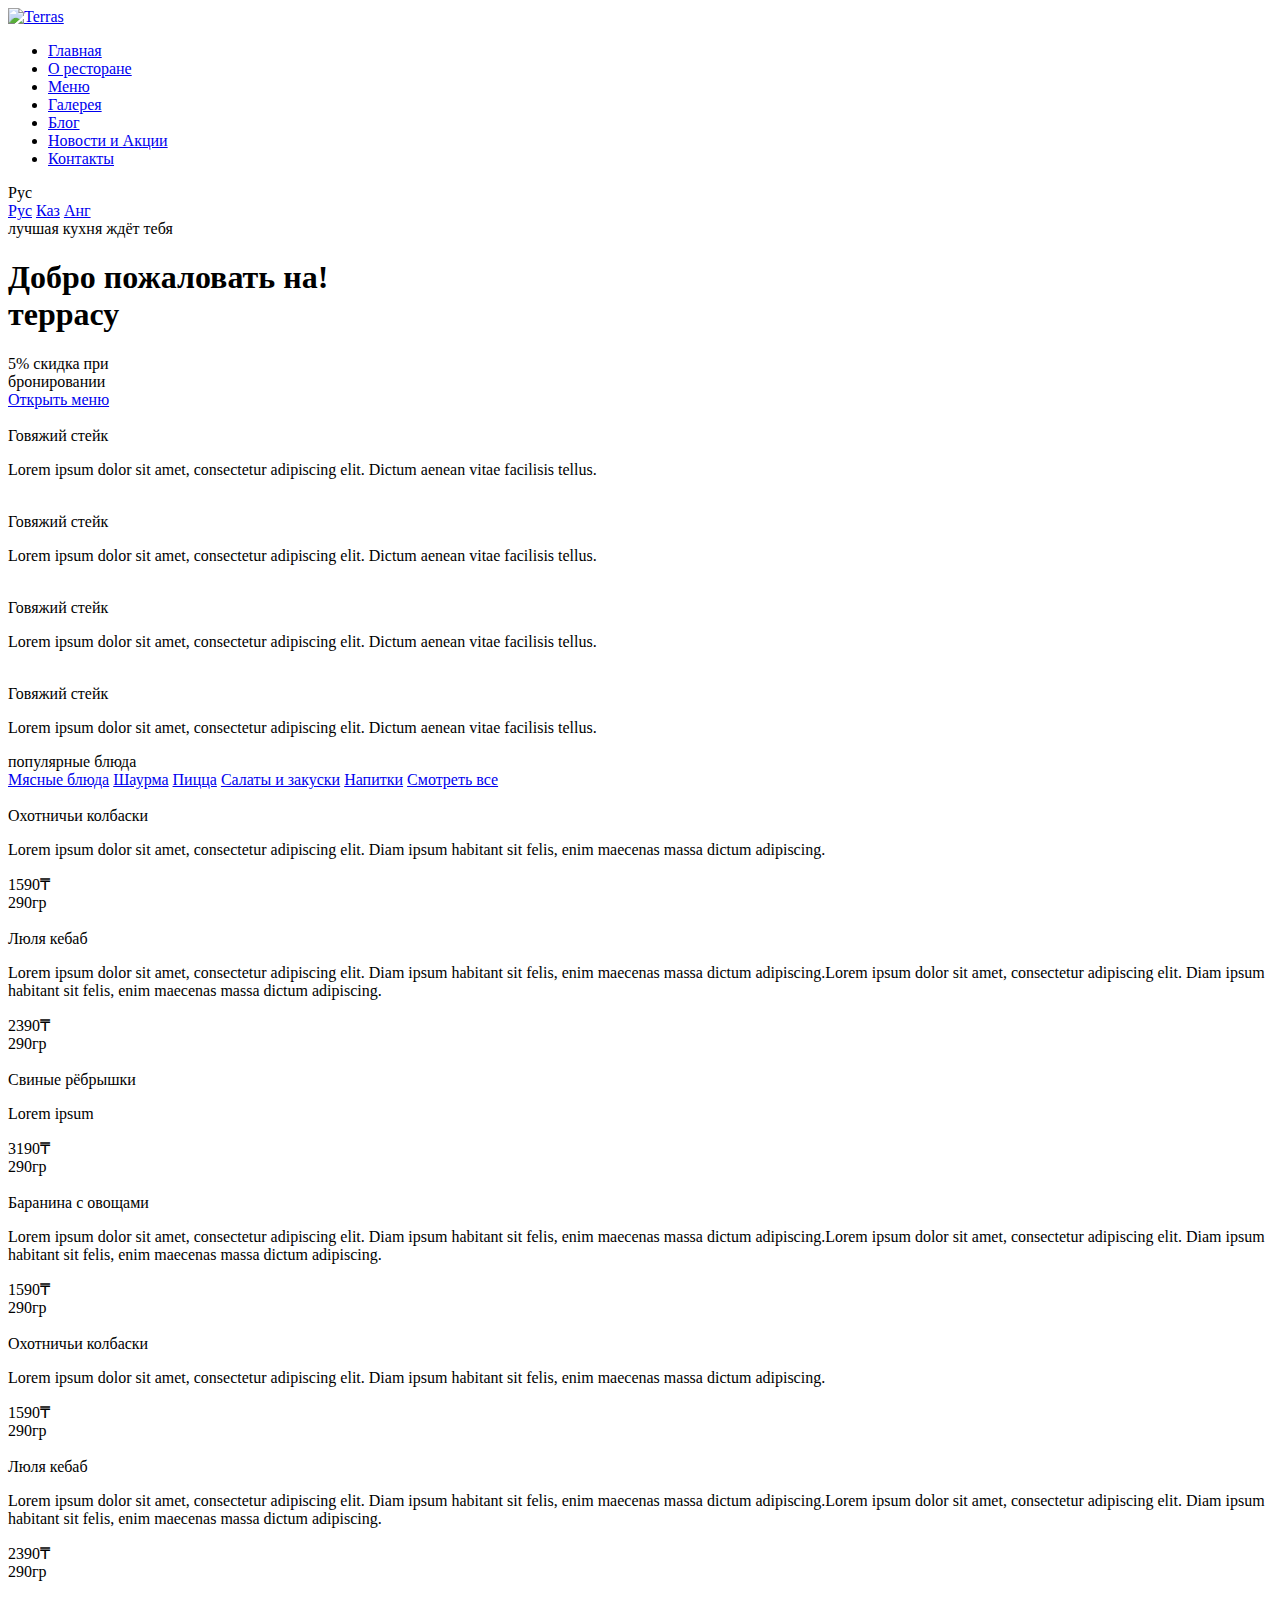
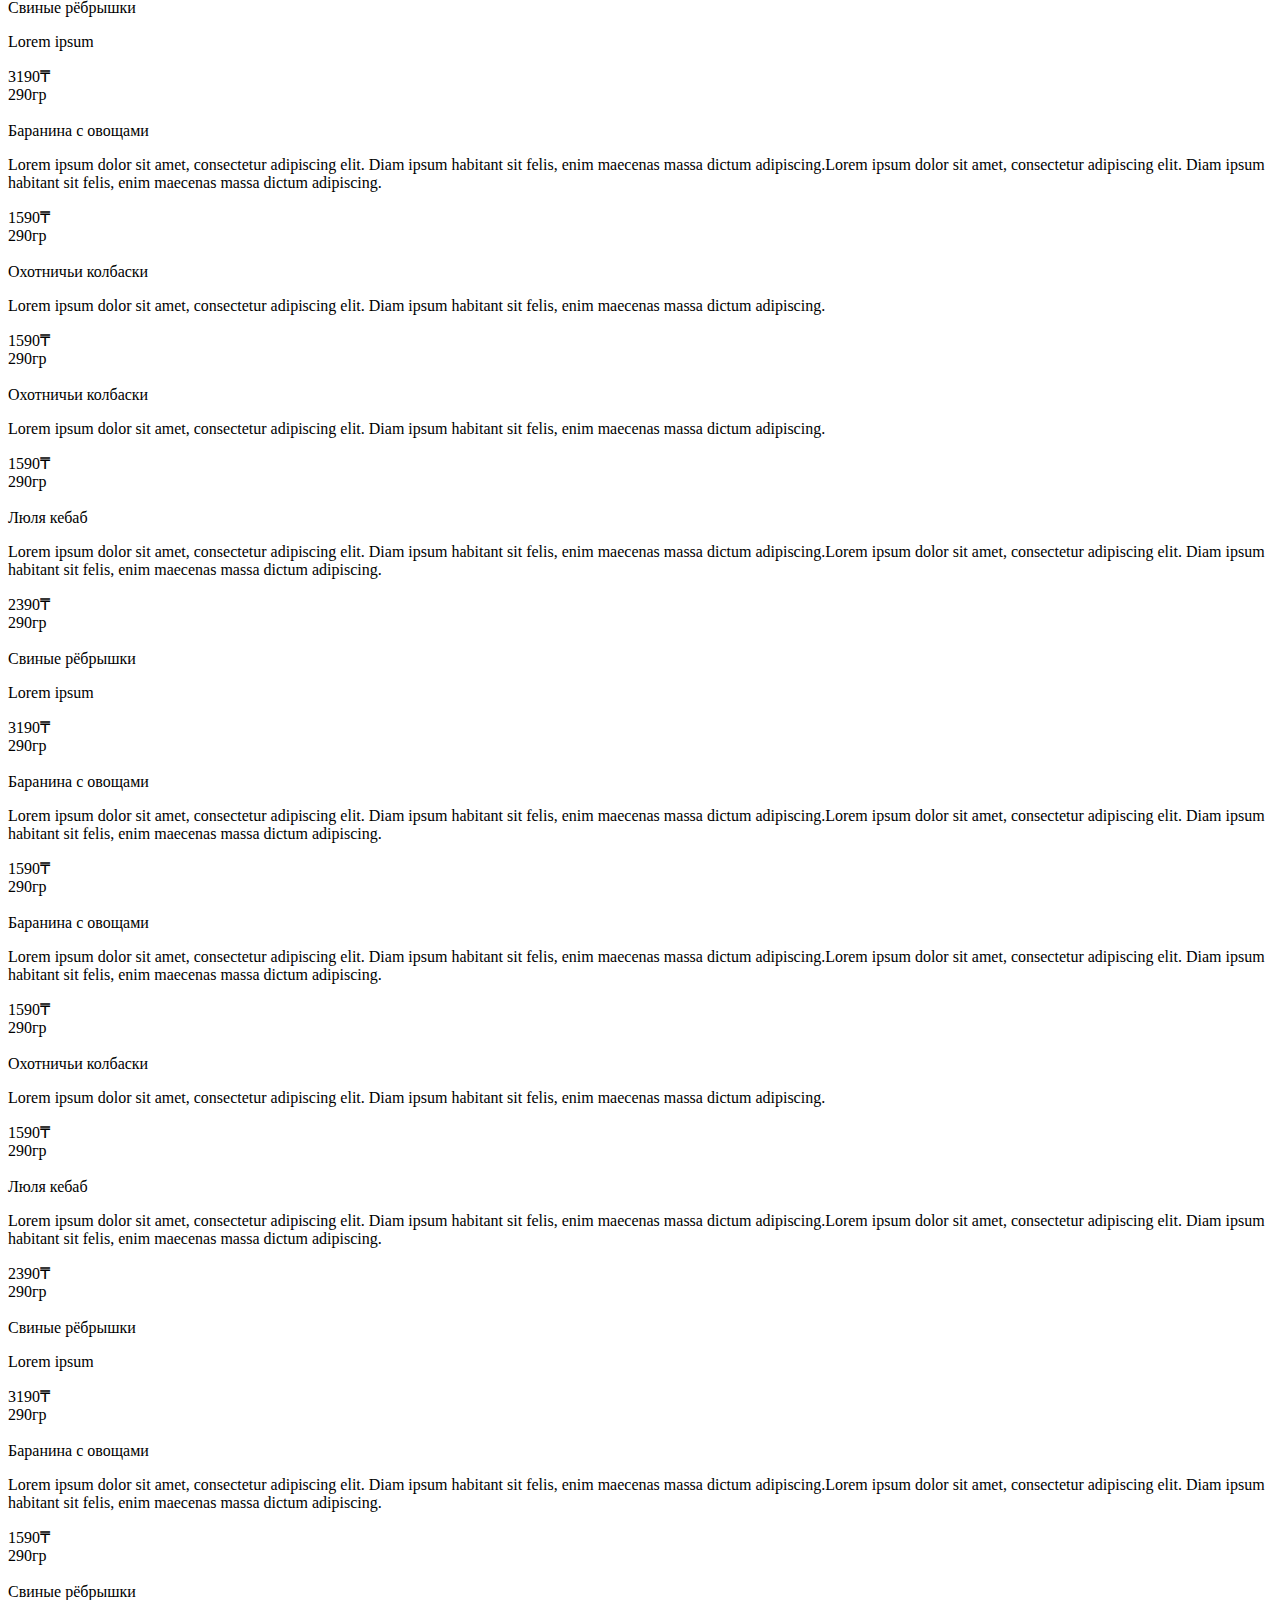
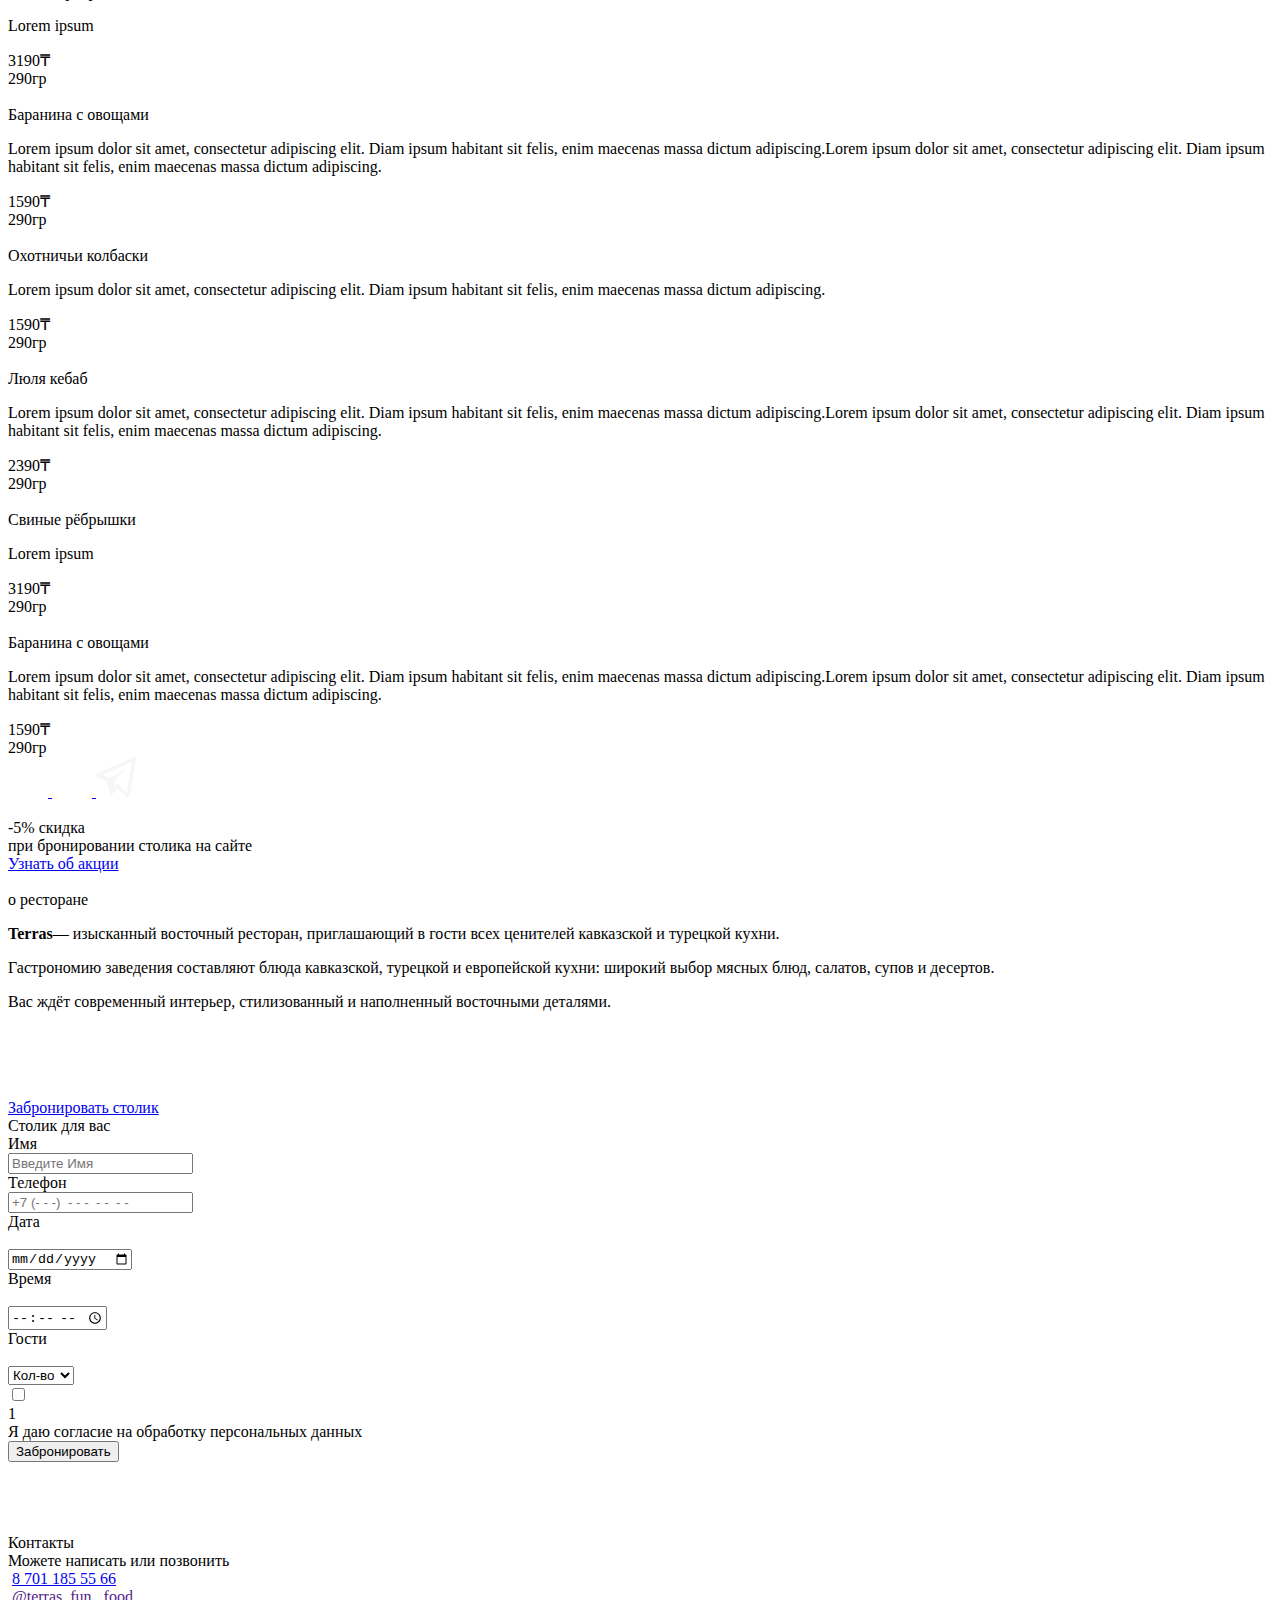
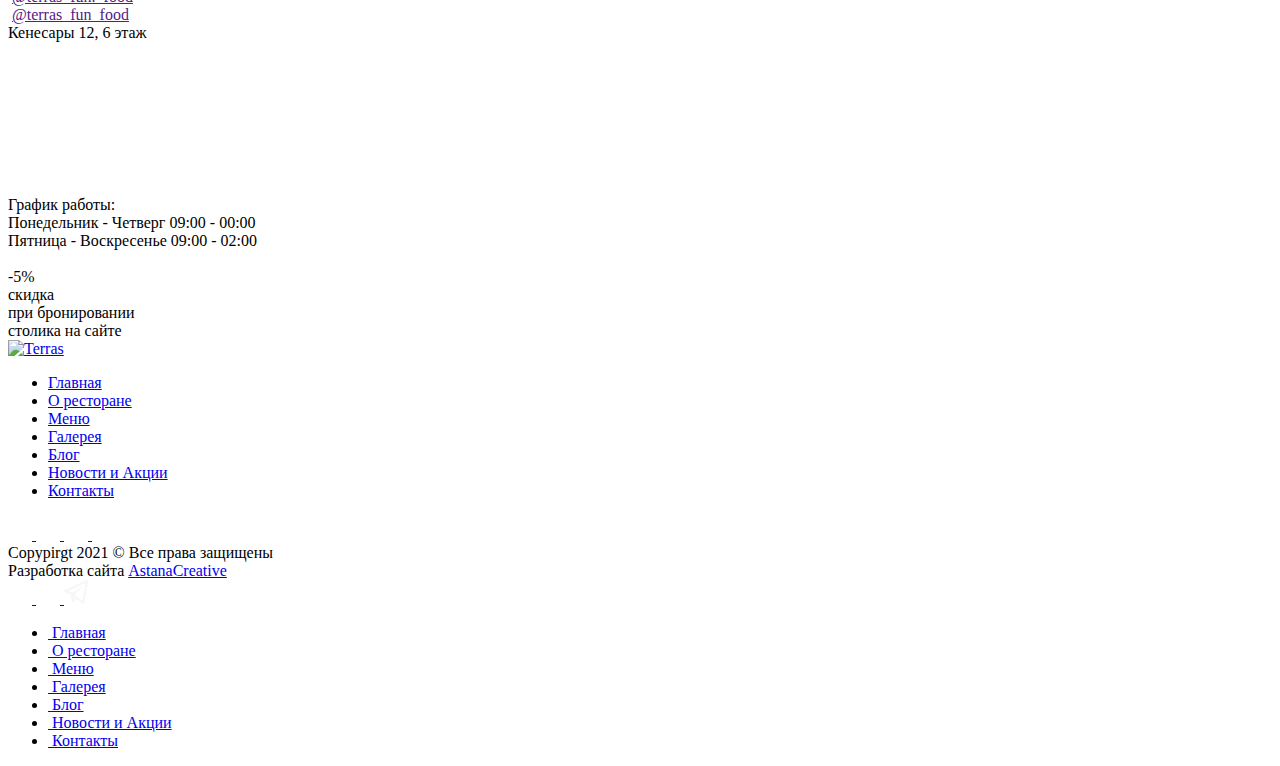
==== index.html @ 9276e280 "Add files via upload" ====
<!DOCTYPE html>
<html lang="en">

<head>
    <meta charset="UTF-8">
    <meta http-equiv="X-UA-Compatible" content="IE=edge">
    <meta name="viewport" content="width=device-width, initial-scale=1.0">
    <title>Terrasa</title>
    <link rel="stylesheet" href="css/slick.css">
    <link rel="stylesheet" href="css/global.css">
    <link rel="stylesheet" href="css/style.css">
</head>

<body>

    <header class="header">
        <div class="container">
            <div class="header__container">
                <a href="#" class="header__logo logo">
                    <img src="img/logo.png" alt="Terras">
                </a>
                <div class="header__nav nav">
                    <nav class="nav__menu">
                        <ul class="nav__list">
                            <li class="nav__item">
                                <a href="#" class="nav__link">Главная</a>
                            </li>
                            <li class="nav__item">
                                <a href="#" class="nav__link">О ресторане</a>
                            </li>
                            <li class="nav__item">
                                <a href="#" class="nav__link">Меню</a>
                            </li>
                            <li class="nav__item">
                                <a href="#" class="nav__link">Галерея</a>
                            </li>
                            <li class="nav__item">
                                <a href="#" class="nav__link">Блог</a>
                            </li>
                            <li class="nav__item">
                                <a href="#" class="nav__link">Новости и Акции</a>
                            </li>
                            <li class="nav__item">
                                <a href="#" class="nav__link">Контакты</a>
                            </li>
                        </ul>
                    </nav>
                </div>
                <div class="header__lang">
                    <div class="header__lang-active flex">Рус <img src="img/svg/headarrow.svg" alt=""></div>
                    <div class="header__lang-other flex">
                        <a href="#" class="lang__other-item active">Рус</a>
                        <a href="#" class="lang__other-item">Каз</a>
                        <a href="#" class="lang__other-item">Анг</a>
                    </div>
                </div>
                <a href="javascript:;" class="menu-btn"></a>
            </div>
        </div>
    </header>
    <main class="main">
        <section class="welcom">
            <div class="container">
                <div class="welcom__container">
                    <div class="welcom__content">
                        <span class="welcom__text">лучшая кухня ждёт тебя</span>
                        <h1 class="welcom__title"> Добро пожаловать на! <br> <strong>террасу</strong></h1>
                        <div class="welcom__discount flex">
                            <span>5%</span>
                            <span>скидка при <br> бронировании</span>
                        </div>
                        <a href="#" class="welcom__link red_btn">Открыть меню</a>
                    </div>
                    <div class="welcom__slider">
                        <div class="welcom__slider-item">
                            <div class="welcom__slider-img">
                                <img src="img/welc1.png" alt="">
                            </div>
                            <div class="welcom__slider-info">
                                <div class="welcom__slider-title">Говяжий стейк</div>
                                <div class="welcom__slider-text">
                                    <p>Lorem ipsum dolor sit amet, consectetur adipiscing elit. Dictum aenean vitae facilisis tellus.</p>
                                </div>
                            </div>
                        </div>
                        <div class="welcom__slider-item">
                            <div class="welcom__slider-img">
                                <img src="img/welc1.png" alt="">
                            </div>
                            <div class="welcom__slider-info">
                                <div class="welcom__slider-title">Говяжий стейк</div>
                                <div class="welcom__slider-text">
                                    <p>Lorem ipsum dolor sit amet, consectetur adipiscing elit. Dictum aenean vitae facilisis tellus.</p>
                                </div>
                            </div>
                        </div>
                        <div class="welcom__slider-item">
                            <div class="welcom__slider-img">
                                <img src="img/welc1.png" alt="">
                            </div>
                            <div class="welcom__slider-info">
                                <div class="welcom__slider-title">Говяжий стейк</div>
                                <div class="welcom__slider-text">
                                    <p>Lorem ipsum dolor sit amet, consectetur adipiscing elit. Dictum aenean vitae facilisis tellus.</p>
                                </div>
                            </div>
                        </div>
                        <div class="welcom__slider-item">
                            <div class="welcom__slider-img">
                                <img src="img/welc1.png" alt="">
                            </div>
                            <div class="welcom__slider-info">
                                <div class="welcom__slider-title">Говяжий стейк</div>
                                <div class="welcom__slider-text">
                                    <p>Lorem ipsum dolor sit amet, consectetur adipiscing elit. Dictum aenean vitae facilisis tellus.</p>
                                </div>
                            </div>
                        </div>
                    </div>
                </div>
            </div>
        </section>
        <section class="popdishes">
            <div class="container">
                <div class="popdishes__container content">
                    <div class="popdishes__title title">популярные блюда</div>
                    <div class="popdishes__tabs flex">
                        <a href="javascript:;" class="popdishes__tab active">Мясные блюда</a>
                        <a href="javascript:;" class="popdishes__tab">Шаурма</a>
                        <a href="javascript:;" class="popdishes__tab">Пицца</a>
                        <a href="javascript:;" class="popdishes__tab">Салаты и закуски</a>
                        <a href="javascript:;" class="popdishes__tab">Напитки</a>
                        <a href="#" class="popdishes__link">Смотреть все</a>
                    </div>
                    <div class="dishes active flex">
                        <div class="dish">
                            <div class="dish__img">
                                <img src="img/dish1.png" alt="">
                            </div>
                            <div class="dish__title">Охотничьи колбаски</div>
                            <div class="dish__text">
                                <p>Lorem ipsum dolor sit amet, consectetur adipiscing elit. Diam ipsum habitant sit felis, enim maecenas massa dictum adipiscing.</p>
                            </div>
                            <div class="dish__char">
                                <div class="dish__price">1590₸</div>
                                <div class="dish__weight">290гр</div>
                            </div>
                        </div>
                        <div class="dish">
                            <div class="dish__img">
                                <img src="img/dish2.png" alt="">
                            </div>
                            <div class="dish__title">Люля кебаб</div>
                            <div class="dish__text">
                                <p>Lorem ipsum dolor sit amet, consectetur adipiscing elit. Diam ipsum habitant sit felis, enim maecenas massa dictum adipiscing.Lorem ipsum dolor sit amet, consectetur adipiscing elit. Diam ipsum habitant sit felis, enim
                                    maecenas massa dictum adipiscing.</p>
                            </div>
                            <div class="dish__char">
                                <div class="dish__price">2390₸</div>
                                <div class="dish__weight">290гр</div>
                            </div>
                        </div>
                        <div class="dish">
                            <div class="dish__img">
                                <img src="img/dish3.png" alt="">
                            </div>
                            <div class="dish__title">Свиные рёбрышки</div>
                            <div class="dish__text">
                                <p>Lorem ipsum</p>
                            </div>
                            <div class="dish__char">
                                <div class="dish__price">3190₸</div>
                                <div class="dish__weight">290гр</div>
                            </div>
                        </div>
                        <div class="dish">
                            <div class="dish__img">
                                <img src="img/dish4.png" alt="">
                            </div>
                            <div class="dish__title">Баранина с овощами</div>
                            <div class="dish__text">
                                <p>Lorem ipsum dolor sit amet, consectetur adipiscing elit. Diam ipsum habitant sit felis, enim maecenas massa dictum adipiscing.Lorem ipsum dolor sit amet, consectetur adipiscing elit. Diam ipsum habitant sit felis, enim
                                    maecenas massa dictum adipiscing.</p>
                            </div>
                            <div class="dish__char">
                                <div class="dish__price">1590₸</div>
                                <div class="dish__weight">290гр</div>
                            </div>
                        </div>
                        <div class="dish">
                            <div class="dish__img">
                                <img src="img/dish1.png" alt="">
                            </div>
                            <div class="dish__title">Охотничьи колбаски</div>
                            <div class="dish__text">
                                <p>Lorem ipsum dolor sit amet, consectetur adipiscing elit. Diam ipsum habitant sit felis, enim maecenas massa dictum adipiscing.</p>
                            </div>
                            <div class="dish__char">
                                <div class="dish__price">1590₸</div>
                                <div class="dish__weight">290гр</div>
                            </div>
                        </div>
                        <div class="dish">
                            <div class="dish__img">
                                <img src="img/dish2.png" alt="">
                            </div>
                            <div class="dish__title">Люля кебаб</div>
                            <div class="dish__text">
                                <p>Lorem ipsum dolor sit amet, consectetur adipiscing elit. Diam ipsum habitant sit felis, enim maecenas massa dictum adipiscing.Lorem ipsum dolor sit amet, consectetur adipiscing elit. Diam ipsum habitant sit felis, enim
                                    maecenas massa dictum adipiscing.</p>
                            </div>
                            <div class="dish__char">
                                <div class="dish__price">2390₸</div>
                                <div class="dish__weight">290гр</div>
                            </div>
                        </div>
                        <div class="dish">
                            <div class="dish__img">
                                <img src="img/dish3.png" alt="">
                            </div>
                            <div class="dish__title">Свиные рёбрышки</div>
                            <div class="dish__text">
                                <p>Lorem ipsum</p>
                            </div>
                            <div class="dish__char">
                                <div class="dish__price">3190₸</div>
                                <div class="dish__weight">290гр</div>
                            </div>
                        </div>
                        <div class="dish">
                            <div class="dish__img">
                                <img src="img/dish4.png" alt="">
                            </div>
                            <div class="dish__title">Баранина с овощами</div>
                            <div class="dish__text">
                                <p>Lorem ipsum dolor sit amet, consectetur adipiscing elit. Diam ipsum habitant sit felis, enim maecenas massa dictum adipiscing.Lorem ipsum dolor sit amet, consectetur adipiscing elit. Diam ipsum habitant sit felis, enim
                                    maecenas massa dictum adipiscing.</p>
                            </div>
                            <div class="dish__char">
                                <div class="dish__price">1590₸</div>
                                <div class="dish__weight">290гр</div>
                            </div>
                        </div>
                    </div>
                    <div class="dishes flex">
                        <div class="dish">
                            <div class="dish__img">
                                <img src="img/dish1.png" alt="">
                            </div>
                            <div class="dish__title">Охотничьи колбаски</div>
                            <div class="dish__text">
                                <p>Lorem ipsum dolor sit amet, consectetur adipiscing elit. Diam ipsum habitant sit felis, enim maecenas massa dictum adipiscing.</p>
                            </div>
                            <div class="dish__char">
                                <div class="dish__price">1590₸</div>
                                <div class="dish__weight">290гр</div>
                            </div>
                        </div>
                    </div>
                    <div class="dishes flex">
                        <div class="dish">
                            <div class="dish__img">
                                <img src="img/dish1.png" alt="">
                            </div>
                            <div class="dish__title">Охотничьи колбаски</div>
                            <div class="dish__text">
                                <p>Lorem ipsum dolor sit amet, consectetur adipiscing elit. Diam ipsum habitant sit felis, enim maecenas massa dictum adipiscing.</p>
                            </div>
                            <div class="dish__char">
                                <div class="dish__price">1590₸</div>
                                <div class="dish__weight">290гр</div>
                            </div>
                        </div>
                        <div class="dish">
                            <div class="dish__img">
                                <img src="img/dish2.png" alt="">
                            </div>
                            <div class="dish__title">Люля кебаб</div>
                            <div class="dish__text">
                                <p>Lorem ipsum dolor sit amet, consectetur adipiscing elit. Diam ipsum habitant sit felis, enim maecenas massa dictum adipiscing.Lorem ipsum dolor sit amet, consectetur adipiscing elit. Diam ipsum habitant sit felis, enim
                                    maecenas massa dictum adipiscing.</p>
                            </div>
                            <div class="dish__char">
                                <div class="dish__price">2390₸</div>
                                <div class="dish__weight">290гр</div>
                            </div>
                        </div>
                        <div class="dish">
                            <div class="dish__img">
                                <img src="img/dish3.png" alt="">
                            </div>
                            <div class="dish__title">Свиные рёбрышки</div>
                            <div class="dish__text">
                                <p>Lorem ipsum</p>
                            </div>
                            <div class="dish__char">
                                <div class="dish__price">3190₸</div>
                                <div class="dish__weight">290гр</div>
                            </div>
                        </div>
                        <div class="dish">
                            <div class="dish__img">
                                <img src="img/dish4.png" alt="">
                            </div>
                            <div class="dish__title">Баранина с овощами</div>
                            <div class="dish__text">
                                <p>Lorem ipsum dolor sit amet, consectetur adipiscing elit. Diam ipsum habitant sit felis, enim maecenas massa dictum adipiscing.Lorem ipsum dolor sit amet, consectetur adipiscing elit. Diam ipsum habitant sit felis, enim
                                    maecenas massa dictum adipiscing.</p>
                            </div>
                            <div class="dish__char">
                                <div class="dish__price">1590₸</div>
                                <div class="dish__weight">290гр</div>
                            </div>
                        </div>
                    </div>
                    <div class="dishes flex">
                        <div class="dish">
                            <div class="dish__img">
                                <img src="img/dish4.png" alt="">
                            </div>
                            <div class="dish__title">Баранина с овощами</div>
                            <div class="dish__text">
                                <p>Lorem ipsum dolor sit amet, consectetur adipiscing elit. Diam ipsum habitant sit felis, enim maecenas massa dictum adipiscing.Lorem ipsum dolor sit amet, consectetur adipiscing elit. Diam ipsum habitant sit felis, enim
                                    maecenas massa dictum adipiscing.</p>
                            </div>
                            <div class="dish__char">
                                <div class="dish__price">1590₸</div>
                                <div class="dish__weight">290гр</div>
                            </div>
                        </div>
                        <div class="dish">
                            <div class="dish__img">
                                <img src="img/dish1.png" alt="">
                            </div>
                            <div class="dish__title">Охотничьи колбаски</div>
                            <div class="dish__text">
                                <p>Lorem ipsum dolor sit amet, consectetur adipiscing elit. Diam ipsum habitant sit felis, enim maecenas massa dictum adipiscing.</p>
                            </div>
                            <div class="dish__char">
                                <div class="dish__price">1590₸</div>
                                <div class="dish__weight">290гр</div>
                            </div>
                        </div>
                        <div class="dish">
                            <div class="dish__img">
                                <img src="img/dish2.png" alt="">
                            </div>
                            <div class="dish__title">Люля кебаб</div>
                            <div class="dish__text">
                                <p>Lorem ipsum dolor sit amet, consectetur adipiscing elit. Diam ipsum habitant sit felis, enim maecenas massa dictum adipiscing.Lorem ipsum dolor sit amet, consectetur adipiscing elit. Diam ipsum habitant sit felis, enim
                                    maecenas massa dictum adipiscing.</p>
                            </div>
                            <div class="dish__char">
                                <div class="dish__price">2390₸</div>
                                <div class="dish__weight">290гр</div>
                            </div>
                        </div>
                        <div class="dish">
                            <div class="dish__img">
                                <img src="img/dish3.png" alt="">
                            </div>
                            <div class="dish__title">Свиные рёбрышки</div>
                            <div class="dish__text">
                                <p>Lorem ipsum</p>
                            </div>
                            <div class="dish__char">
                                <div class="dish__price">3190₸</div>
                                <div class="dish__weight">290гр</div>
                            </div>
                        </div>
                        <div class="dish">
                            <div class="dish__img">
                                <img src="img/dish4.png" alt="">
                            </div>
                            <div class="dish__title">Баранина с овощами</div>
                            <div class="dish__text">
                                <p>Lorem ipsum dolor sit amet, consectetur adipiscing elit. Diam ipsum habitant sit felis, enim maecenas massa dictum adipiscing.Lorem ipsum dolor sit amet, consectetur adipiscing elit. Diam ipsum habitant sit felis, enim
                                    maecenas massa dictum adipiscing.</p>
                            </div>
                            <div class="dish__char">
                                <div class="dish__price">1590₸</div>
                                <div class="dish__weight">290гр</div>
                            </div>
                        </div>
                    </div>
                    <div class="dishes flex">
                        <div class="dish">
                            <div class="dish__img">
                                <img src="img/dish3.png" alt="">
                            </div>
                            <div class="dish__title">Свиные рёбрышки</div>
                            <div class="dish__text">
                                <p>Lorem ipsum</p>
                            </div>
                            <div class="dish__char">
                                <div class="dish__price">3190₸</div>
                                <div class="dish__weight">290гр</div>
                            </div>
                        </div>
                        <div class="dish">
                            <div class="dish__img">
                                <img src="img/dish4.png" alt="">
                            </div>
                            <div class="dish__title">Баранина с овощами</div>
                            <div class="dish__text">
                                <p>Lorem ipsum dolor sit amet, consectetur adipiscing elit. Diam ipsum habitant sit felis, enim maecenas massa dictum adipiscing.Lorem ipsum dolor sit amet, consectetur adipiscing elit. Diam ipsum habitant sit felis, enim
                                    maecenas massa dictum adipiscing.</p>
                            </div>
                            <div class="dish__char">
                                <div class="dish__price">1590₸</div>
                                <div class="dish__weight">290гр</div>
                            </div>
                        </div>
                        <div class="dish">
                            <div class="dish__img">
                                <img src="img/dish1.png" alt="">
                            </div>
                            <div class="dish__title">Охотничьи колбаски</div>
                            <div class="dish__text">
                                <p>Lorem ipsum dolor sit amet, consectetur adipiscing elit. Diam ipsum habitant sit felis, enim maecenas massa dictum adipiscing.</p>
                            </div>
                            <div class="dish__char">
                                <div class="dish__price">1590₸</div>
                                <div class="dish__weight">290гр</div>
                            </div>
                        </div>
                        <div class="dish">
                            <div class="dish__img">
                                <img src="img/dish2.png" alt="">
                            </div>
                            <div class="dish__title">Люля кебаб</div>
                            <div class="dish__text">
                                <p>Lorem ipsum dolor sit amet, consectetur adipiscing elit. Diam ipsum habitant sit felis, enim maecenas massa dictum adipiscing.Lorem ipsum dolor sit amet, consectetur adipiscing elit. Diam ipsum habitant sit felis, enim
                                    maecenas massa dictum adipiscing.</p>
                            </div>
                            <div class="dish__char">
                                <div class="dish__price">2390₸</div>
                                <div class="dish__weight">290гр</div>
                            </div>
                        </div>
                        <div class="dish">
                            <div class="dish__img">
                                <img src="img/dish3.png" alt="">
                            </div>
                            <div class="dish__title">Свиные рёбрышки</div>
                            <div class="dish__text">
                                <p>Lorem ipsum</p>
                            </div>
                            <div class="dish__char">
                                <div class="dish__price">3190₸</div>
                                <div class="dish__weight">290гр</div>
                            </div>
                        </div>
                        <div class="dish">
                            <div class="dish__img">
                                <img src="img/dish4.png" alt="">
                            </div>
                            <div class="dish__title">Баранина с овощами</div>
                            <div class="dish__text">
                                <p>Lorem ipsum dolor sit amet, consectetur adipiscing elit. Diam ipsum habitant sit felis, enim maecenas massa dictum adipiscing.Lorem ipsum dolor sit amet, consectetur adipiscing elit. Diam ipsum habitant sit felis, enim
                                    maecenas massa dictum adipiscing.</p>
                            </div>
                            <div class="dish__char">
                                <div class="dish__price">1590₸</div>
                                <div class="dish__weight">290гр</div>
                            </div>
                        </div>
                    </div>
                </div>
            </div>
        </section>
        <section class="discount">
            <div class="discount__container content">
                <div class="discount__box">
                    <div class="container">
                        <div class="discount__icon">
                            <a href="#" class="icon-link">
                                <svg width="40" height="40" viewBox="0 0 40 40" fill="none" xmlns="http://www.w3.org/2000/svg">
                                    <path fill-rule="evenodd" clip-rule="evenodd" d="M11.7393 0.245458C8.48351 0.392357 5.6616 1.18835 3.38298 3.45736C1.09639 5.73829 0.310282 8.57138 0.163016 11.7933C0.0714725 13.8042 -0.463827 28.9965 1.08843 32.9807C2.1352 35.6686 4.19687 37.7352 6.90933 38.7854C8.17501 39.2777 9.61984 39.6109 11.7393 39.7082C29.4608 40.5102 36.03 40.0736 38.8002 32.9807C39.2918 31.7181 39.6301 30.2746 39.7236 28.1604C40.5336 10.3934 39.5923 6.54227 36.5037 3.45736C34.0539 1.01365 31.1723 -0.649839 11.7393 0.245458ZM11.9024 36.135C9.9621 36.0476 8.90936 35.7243 8.20687 35.4524C6.43969 34.7655 5.11232 33.4436 4.42972 31.6868C3.24762 28.6594 3.63968 14.281 3.74516 11.9544C3.84864 9.67545 4.31033 7.59265 5.91831 5.9847C7.90837 3.99954 10.4795 3.02664 27.9862 3.81673C30.2708 3.91995 32.3584 4.3807 33.9703 5.9847C35.9604 7.96983 36.9475 10.5608 36.1435 28.0002C36.0559 29.9358 35.7315 30.986 35.4589 31.6868C33.6579 36.3022 29.5145 36.9429 11.9024 36.135ZM28.1792 9.37921C28.1792 10.6934 29.2479 11.762 30.5673 11.762C31.8867 11.762 32.9574 10.6934 32.9574 9.37921C32.9574 8.06506 31.8867 6.99739 30.5673 6.99739C29.2479 6.99739 28.1792 8.06506 28.1792 9.37921ZM9.7253 19.9759C9.7253 25.6057 14.3005 30.1702 19.9443 30.1702C25.5882 30.1702 30.1633 25.6057 30.1633 19.9759C30.1633 14.346 25.5882 9.78449 19.9443 9.78449C14.3005 9.78449 9.7253 14.346 9.7253 19.9759ZM13.3114 19.9759C13.3114 16.3232 16.2806 13.3597 19.9443 13.3597C23.608 13.3597 26.5772 16.3232 26.5772 19.9759C26.5772 23.6305 23.608 26.595 19.9443 26.595C16.2806 26.595 13.3114 23.6305 13.3114 19.9759Z" fill="white"/>
                                </svg>
                            </a>
                            <a href="#" class="icon-link">
                                <svg width="40" height="40" viewBox="0 0 40 40" fill="none" xmlns="http://www.w3.org/2000/svg">
                                    <path fill-rule="evenodd" clip-rule="evenodd" d="M33.2648 6.68014C29.7565 3.16772 25.0908 1.23253 20.1202 1.23047C9.8777 1.23047 1.54182 9.56611 1.5377 19.8113C1.53633 23.0864 2.39189 26.2834 4.0181 29.1014L1.38184 38.7305L11.2327 36.1464C13.947 37.627 17.0028 38.4073 20.1126 38.4082H20.1204C30.3617 38.4082 38.6985 30.0719 38.7024 19.8262C38.7044 14.8608 36.7734 10.1923 33.2648 6.68014ZM20.1202 35.27H20.1138C17.3425 35.2689 14.6245 34.5241 12.2528 33.1171L11.6891 32.7823L5.84343 34.3158L7.40372 28.6164L7.03636 28.0321C5.49026 25.573 4.67384 22.7307 4.67522 19.8125C4.67842 11.2969 11.6071 4.3689 20.1263 4.3689C24.2517 4.37027 28.1296 5.97885 31.0456 8.89824C33.9616 11.8176 35.5665 15.6981 35.5651 19.8251C35.5614 28.3413 28.6332 35.27 20.1202 35.27ZM28.592 23.7025C28.1278 23.47 25.845 22.3471 25.4192 22.1919C24.994 22.037 24.6841 21.9598 24.3748 22.4245C24.0652 22.8891 23.1755 23.9351 22.9045 24.2448C22.6335 24.5547 22.363 24.5936 21.8986 24.361C21.4342 24.1287 19.9382 23.6382 18.1646 22.0564C16.7844 20.8253 15.8527 19.3048 15.5817 18.8402C15.3111 18.3751 15.5794 18.148 15.7854 17.8926C16.288 17.2684 16.7913 16.6141 16.946 16.3044C17.101 15.9945 17.0234 15.7233 16.9071 15.4909C16.7913 15.2586 15.8627 12.9732 15.4759 12.0433C15.0987 11.1383 14.7163 11.2605 14.4311 11.2463C14.1605 11.2328 13.8509 11.2301 13.5412 11.2301C13.2317 11.2301 12.7287 11.3461 12.3029 11.8112C11.8774 12.2761 10.6781 13.3992 10.6781 15.6846C10.6781 17.97 12.3418 20.1778 12.5739 20.4877C12.806 20.7976 15.8481 25.4874 20.5056 27.4983C21.6134 27.9771 22.4781 28.2626 23.1526 28.4766C24.265 28.83 25.2769 28.7801 26.077 28.6606C26.9692 28.5271 28.8238 27.5372 29.2111 26.4528C29.5979 25.3681 29.5979 24.4386 29.4817 24.2448C29.3658 24.0511 29.0562 23.9351 28.592 23.7025Z" fill="white"/>
                                </svg>
                            </a>
                            <a href="#" class="icon-link">
                                <svg width="40" height="40" viewBox="0 0 40 40" fill="none" xmlns="http://www.w3.org/2000/svg">
                                    <path d="M37.08 0.443983L1.55667 16.5734C1.55667 16.5734 -0.122824 17.2394 0.00717542 18.4678C0.140675 19.6984 1.51117 20.2613 1.51117 20.2613L10.4496 23.7425C10.4496 23.7425 13.1476 33.9819 13.6786 35.9304C14.2096 37.8733 14.6356 37.9191 14.6356 37.9191C15.1301 38.1679 15.5796 37.7718 15.5796 37.7718L21.3546 31.6795L30.355 39.6662C32.7895 40.8952 33.6755 38.3348 33.6755 38.3348L40 1.41873C40 -1.04023 37.08 0.443983 37.08 0.443983ZM30.791 35.3658L21.1621 26.8238L18.1741 29.975L18.8311 23.2706L31.666 10L14.1706 21.3315L6.41015 18.3096L36.0185 4.86498L30.791 35.3658Z" fill="#F6F6F6"/>
                                </svg>
                            </a>
                        </div>
                        <div class="discount__girl">
                            <img src="img/girl.png" alt="">
                        </div>
                        <div class="discount__info">
                            <div class="discount__title">
                                <span>-5%</span> скидка
                            </div>
                            <div class="discount__text">при бронировании столика на сайте</div>
                            <a href="#" class="discount__link">Узнать об акции</a>
                        </div>
                        <div class="discount__food">
                            <img src="img/girlfood.png" alt="">
                        </div>
                    </div>
                </div>
            </div>
        </section>
        <section class="restaurant">
            <div class="restaurant__container content">
                <div class="restaurant__box">
                    <div class="container">
                        <div class="restaurant__title title">о ресторане</div>
                        <div class="restaurant__text">
                            <p><strong>Terras</strong>— изысканный восточный ресторан, приглашающий в гости всех ценителей кавказской и турецкой кухни. </p>
                            <p>Гастрономию заведения составляют блюда кавказской, турецкой и европейской кухни: широкий выбор мясных блюд, салатов, супов и десертов.</p>
                            <p>Вас ждёт современный интерьер, стилизованный и наполненный восточными деталями.</p>
                        </div>
                        <div class="restaurant__images">
                            <div class="restauran__img"><img src="img/mutton.png" alt=""></div>
                            <div class="restauran__img"><img src="img/salad.png" alt=""></div>
                            <div class="restauran__img"><img src="img/soup.png" alt=""></div>
                            <div class="restauran__img"><img src="img/ice-cream.png" alt=""></div>
                        </div>
                        <a href="#" class="restaurant__link red_btn">Забронировать столик</a>
                    </div>
                </div>
            </div>
        </section>
        <section class="form">
            <div class="container">
                <div class="form__container content">
                    <div class="form__title title">Столик для вас</div>
                    <div class="form__box">
                        <div class="form__left">
                            <form action="" class="form-main">
                                <div class="form-main__row">
                                    <div class="main-form__input w49">
                                        <div class="form__input-wrapper name">
                                            <div class="input-icon">Имя</div>
                                            <input class="main-input top" type="text" placeholder="Введите Имя">
                                        </div>
                                    </div>
                                    <div class="main-form__input w49">
                                        <div class="form__input-wrapper tel">
                                            <div class="input-icon">Телефон</div>
                                            <input class="main-input top" type="text" placeholder="+7 (- - -)  - - -  - -  - -">
                                        </div>
                                    </div>
                                </div>
                                <div class="form-main__row">
                                    <div class="main-form__input w33">
                                        <span>Дата</span>
                                        <div class="form__input-wrapper">
                                            <div class="input-icon bot"><img src="img/svg/formarr.svg" alt=""></div>
                                            <input class="main-input" type="date">
                                        </div>
                                    </div>
                                    <div class="main-form__input w33">
                                        <span>Время</span>
                                        <div class="form__input-wrapper">
                                            <div class="input-icon bot"><img src="img/svg/formarr.svg" alt=""></div>
                                            <input class="main-input" type="time">
                                        </div>
                                    </div>
                                    <div class="main-form__input w33">
                                        <span>Гости</span>
                                        <div class="form__input-wrapper">
                                            <div class="input-icon bot"><img src="img/svg/formarr.svg" alt=""></div>
                                            <select class="form-select" name="" id="">
                                                <option value="" selected disabled hidden>Кол-во</option>
                                                <option value="">2 гостя</option>
                                            </select>
                                        </div>
                                    </div>
                                </div>
                                <div class="form-main__row">
                                    <label for="checkbox" class="form-label">
                                        <input type="checkbox" class="form-check">
                                        <div class="form-check-circle">1</div>
                                        <span>Я даю согласие на обработку персональных данных</span>
                                    </label>
                                </div>
                                <input type="submit" class="form__submit red_btn" value="Забронировать">
                            </form>
                        </div>
                        <div class="form__right">
                            <div class="form__slider">
                                <div class="form__slider-item"><img src="img/formslider.jpg" alt=""></div>
                                <div class="form__slider-item"><img src="img/formslider.jpg" alt=""></div>
                                <div class="form__slider-item"><img src="img/formslider.jpg" alt=""></div>
                                <div class="form__slider-item"><img src="img/formslider.jpg" alt=""></div>
                            </div>
                        </div>
                    </div>
                </div>
            </div>
        </section>
        <section class="contact">
            <div class="container">
                <div class="contact__container content">
                    <div class="contact__title title">Контакты</div>
                    <div class="contact__items flex">
                        <div class="contact__item">
                            <div class="contact__item-title">Можете написать или позвонить</div>
                            <div class="contact__item-info flex">
                                <img src="img/svg/tel.svg" alt="">
                                <a href="tel:8 701 185 55 66" class="contacts__item-link phone">8 701 185 55 66</a>
                            </div>
                            <div class="contact__item-info flex">
                                <img src="img/svg/inst.svg" alt="">
                                <a href="" class="contacts__item-link inst">@terras_fun._food</a>
                            </div>
                            <div class="contact__item-info flex">
                                <img src="img/svg/phone.svg" alt="">
                                <a href="" class="contacts__item-link teleg">@terras_fun_food</a>
                            </div>
                        </div>
                        <div class="contact__item">
                            <div class="contact__item-title">Кенесары 12, 6 этаж</div>
                            <div class="contact__item-map">
                                <iframe src="https://yandex.ru/map-widget/v1/?um=constructor%3A78266e4a0676757498fb7a08ca41c1a0bb7582477af34be3203d5f524cd26922&amp;source=constructor" width="100%" height="100%" frameborder="0"></iframe>
                            </div>
                        </div>
                        <div class="contact__item">
                            <div class="contact__item-title">График работы:</div>
                            <div class="contact__time-row">Понедельник - Четверг <span>09:00 - 00:00</span></div>
                            <div class="contact__time-row">Пятница - Воскресенье <span>09:00 - 02:00</span></div>
                            <div class="contact__discount flex">
                                <img src="img/girl.png" alt="">
                                <div class="contact__discount-title">
                                    <span>-5%</span> <br>
                                    <span>скидка</span>
                                    <br> при бронировании<br> столика на сайте
                                </div>
                            </div>
                        </div>
                    </div>
                </div>
            </div>
        </section>
    </main>
    <footer class="footer">
        <div class="container">
            <div class="footer__container content">
                <a href="#" class="footer__logo logo">
                    <img src="img/logo.png" alt="Terras">
                </a>
                <div class="footer_nav nav">
                    <nav class="nav__menu">
                        <ul class="nav__list">
                            <li class="nav__item">
                                <a href="#" class="nav__link">Главная</a>
                            </li>
                            <li class="nav__item">
                                <a href="#" class="nav__link">О ресторане</a>
                            </li>
                            <li class="nav__item">
                                <a href="#" class="nav__link">Меню</a>
                            </li>
                            <li class="nav__item">
                                <a href="#" class="nav__link">Галерея</a>
                            </li>
                            <li class="nav__item">
                                <a href="#" class="nav__link">Блог</a>
                            </li>
                            <li class="nav__item">
                                <a href="#" class="nav__link">Новости и Акции</a>
                            </li>
                            <li class="nav__item">
                                <a href="#" class="nav__link">Контакты</a>
                            </li>
                        </ul>
                    </nav>
                </div>
                <div class="footer__icons">
                    <a href="#" class="footer__icon">
                        <svg width="24" height="24" viewBox="0 0 24 24" fill="none" xmlns="http://www.w3.org/2000/svg">
                            <path d="M22.0742 15.7533C20.6049 15.7533 19.1621 15.5234 17.7949 15.0716C17.1133 14.8392 16.3372 15.0196 15.8926 15.4727L13.194 17.5098C10.0644 15.8393 8.13669 13.9121 6.48894 10.8061L8.46612 8.17781C8.97981 7.66481 9.16406 6.91544 8.94331 6.21231C8.48956 4.83794 8.25906 3.39587 8.25906 1.92587C8.25913 0.863937 7.39519 0 6.33331 0H1.92575C0.863937 0 0 0.863937 0 1.92575C0 14.0977 9.90237 24 22.0742 24C23.1361 24 24.0001 23.1361 24.0001 22.0742V17.679C24 16.6172 23.1361 15.7533 22.0742 15.7533ZM22.6667 22.0742C22.6667 22.4011 22.4011 22.6667 22.0742 22.6667C10.6374 22.6667 1.33337 13.3626 1.33337 1.92581C1.33337 1.599 1.599 1.33337 1.92581 1.33337H6.33337C6.66019 1.33337 6.92581 1.599 6.92581 1.92581C6.92581 3.53844 7.17906 5.12113 7.6745 6.6205C7.7435 6.84188 7.6875 7.071 7.46356 7.30412L5.17188 10.3392C5.01825 10.5429 4.99412 10.8158 5.10938 11.0429C6.97981 14.7194 9.25263 16.9922 12.9551 18.8893C13.1803 19.0071 13.4564 18.9824 13.6608 18.8281L16.7656 16.4759C16.9225 16.3191 17.1576 16.2631 17.3698 16.3353C18.8796 16.834 20.4622 17.0866 22.0742 17.0866C22.4011 17.0866 22.6667 17.3522 22.6667 17.6791V22.0742Z" fill="white"/>
                            </svg>
                    </a>
                    <a href="#" class="footer__icon">
                        <svg width="24" height="24" viewBox="0 0 24 24" fill="none" xmlns="http://www.w3.org/2000/svg">
                            <path fill-rule="evenodd" clip-rule="evenodd" d="M19.9589 4.00809C17.8539 1.90063 15.0545 0.739517 12.0721 0.738281C5.92662 0.738281 0.925095 5.73967 0.922623 11.8868C0.921799 13.8518 1.43513 15.77 2.41086 17.4608L0.829102 23.2383L6.73961 21.6878C8.36819 22.5762 10.2017 23.0444 12.0676 23.0449H12.0722C18.217 23.0449 23.2191 18.0431 23.2214 11.8957C23.2227 8.9165 22.064 6.1154 19.9589 4.00809ZM12.0721 21.162H12.0683C10.4055 21.1613 8.77469 20.7144 7.35168 19.8703L7.01344 19.6694L3.50606 20.5895L4.44223 17.1698L4.22182 16.8192C3.29416 15.3438 2.80431 13.6384 2.80513 11.8875C2.80705 6.77815 6.96428 2.62134 12.0758 2.62134C14.551 2.62216 16.8778 3.58731 18.6274 5.33894C20.3769 7.09057 21.3399 9.41885 21.3391 11.895C21.3369 17.0048 17.1799 21.162 12.0721 21.162ZM17.1552 14.2215C16.8767 14.082 15.507 13.4083 15.2515 13.3152C14.9964 13.2222 14.8104 13.1759 14.6249 13.4547C14.4391 13.7335 13.9053 14.3611 13.7427 14.5469C13.5801 14.7328 13.4178 14.7561 13.1391 14.6166C12.8605 14.4772 11.9629 14.1829 10.8988 13.2339C10.0707 12.4952 9.51159 11.5829 9.349 11.3041C9.18667 11.0251 9.34762 10.8888 9.47122 10.7356C9.77279 10.3611 10.0748 9.96844 10.1676 9.78264C10.2606 9.59669 10.214 9.43396 10.1443 9.29457C10.0748 9.15518 9.51764 7.78395 9.28555 7.22598C9.05923 6.68298 8.82976 6.75632 8.65864 6.7478C8.49632 6.7397 8.31051 6.73805 8.12471 6.73805C7.93904 6.73805 7.63719 6.80768 7.38176 7.08673C7.12646 7.36564 6.40686 8.03952 6.40686 9.41075C6.40686 10.782 7.4051 12.1067 7.54436 12.2926C7.68361 12.4785 9.50885 15.2924 12.3034 16.499C12.968 16.7863 13.4869 16.9575 13.8916 17.0859C14.559 17.298 15.1661 17.268 15.6462 17.1963C16.1815 17.1163 17.2943 16.5223 17.5267 15.8717C17.7588 15.2209 17.7588 14.6632 17.689 14.5469C17.6195 14.4307 17.4337 14.3611 17.1552 14.2215Z" fill="white"/>
                            </svg>
                    </a>
                    <a href="#" class="footer__icon">
                        <svg width="24" height="24" viewBox="0 0 24 24" fill="none" xmlns="http://www.w3.org/2000/svg">
                            <g clip-path="url(#clip0_67_427)">
                            <path d="M23.6294 2.38403C23.3363 2.02551 22.8972 1.82812 22.3929 1.82812C22.1188 1.82812 21.8284 1.8858 21.5299 1.99988L1.21439 9.75494C0.136268 10.1664 -0.00893449 10.7838 0.000403879 11.1152C0.00974225 11.4467 0.189735 12.0549 1.28947 12.4048C1.29606 12.4069 1.30265 12.4089 1.30924 12.4107L5.52323 13.6166L7.80216 20.1334C8.11289 21.0218 8.81034 21.5737 9.6226 21.5737C10.1347 21.5737 10.6385 21.3591 11.0794 20.9533L13.6859 18.5533L17.4665 21.5975C17.4668 21.5978 17.4674 21.598 17.4677 21.5984L17.5036 21.6273C17.5069 21.6299 17.5104 21.6326 17.5137 21.6352C17.9339 21.9611 18.3926 22.1332 18.8407 22.1334H18.8409C19.7163 22.1334 20.4134 21.4854 20.6164 20.4827L23.9451 4.04645C24.0788 3.38672 23.9667 2.79639 23.6294 2.38403ZM6.93296 13.3876L15.063 9.23419L10.0007 14.6133C9.91776 14.7014 9.85898 14.8092 9.83005 14.9266L8.85392 18.8806L6.93296 13.3876ZM10.1267 19.9188C10.093 19.9497 10.0591 19.9774 10.0252 20.0028L10.9309 16.3348L12.5783 17.6614L10.1267 19.9188ZM22.5669 3.76721L19.2382 20.2037C19.2062 20.361 19.1038 20.727 18.8407 20.727C18.7107 20.727 18.5473 20.6561 18.3802 20.5274L14.0962 17.0781C14.0957 17.0775 14.0949 17.077 14.0942 17.0766L11.5452 15.024L18.8659 7.24512C19.1003 6.99609 19.1216 6.61469 18.9163 6.34113C18.7109 6.06757 18.3386 5.98151 18.0341 6.13715L5.99345 12.2884L1.72214 11.0663L22.0315 3.31366C22.203 3.24811 22.3228 3.23438 22.3929 3.23438C22.4359 3.23438 22.5125 3.2395 22.5409 3.27448C22.5782 3.32007 22.6258 3.47552 22.5669 3.76721Z" fill="white"/>
                            </g>
                            <defs>
                            <clipPath id="clip0_67_427">
                            <rect width="24" height="24" fill="white"/>
                            </clipPath>
                            </defs>
                            </svg>
                    </a>
                    <a href="#" class="footer__icon">
                        <svg width="24" height="24" viewBox="0 0 24 24" fill="none" xmlns="http://www.w3.org/2000/svg">
                            <g clip-path="url(#clip0_67_429)">
                            <path d="M23.9763 7.05607C23.9201 5.78085 23.7139 4.90416 23.4185 4.14449C23.1137 3.33812 22.6449 2.61617 22.0306 2.01602C21.4305 1.40652 20.7038 0.932921 19.9068 0.632936C19.1427 0.337529 18.2706 0.131312 16.9954 0.0750879C15.7106 0.0141019 15.3028 0 12.0443 0C8.78588 0 8.37803 0.0141019 7.09805 0.0703262C5.82284 0.126551 4.94615 0.332951 4.18666 0.628174C3.38011 0.932922 2.65816 1.40176 2.05801 2.01602C1.44852 2.61617 0.975096 3.34288 0.674928 4.13991C0.379521 4.90416 0.173304 5.77609 0.11708 7.0513C0.056094 8.33604 0.0419922 8.7439 0.0419922 12.0023C0.0419922 15.2608 0.056094 15.6686 0.112318 16.9486C0.168543 18.2238 0.374943 19.1005 0.670349 19.8602C0.975096 20.6666 1.44852 21.3885 2.05801 21.9887C2.65816 22.5982 3.38487 23.0718 4.1819 23.3718C4.94615 23.6672 5.81808 23.8734 7.09348 23.9296C8.37327 23.986 8.7813 23.9999 12.0398 23.9999C15.2982 23.9999 15.7061 23.986 16.986 23.9296C18.2612 23.8734 19.1379 23.6672 19.8974 23.3718C21.5103 22.7482 22.7856 21.4729 23.4092 19.8602C23.7044 19.096 23.9108 18.2238 23.967 16.9486C24.0232 15.6686 24.0373 15.2608 24.0373 12.0023C24.0373 8.7439 24.0326 8.33604 23.9763 7.05607ZM21.8151 16.8549C21.7634 18.027 21.5666 18.6599 21.4025 19.0819C20.9992 20.1274 20.1694 20.9572 19.1238 21.3605C18.7019 21.5246 18.0644 21.7215 16.8968 21.7729C15.631 21.8293 15.2513 21.8433 12.0491 21.8433C8.84687 21.8433 8.46246 21.8293 7.20116 21.7729C6.02906 21.7215 5.39612 21.5246 4.97417 21.3605C4.45386 21.1682 3.98026 20.8634 3.59585 20.4649C3.19733 20.0758 2.89258 19.6069 2.70029 19.0866C2.53619 18.6647 2.33931 18.027 2.28785 16.8596C2.23144 15.5937 2.21753 15.2139 2.21753 12.0117C2.21753 8.80946 2.23144 8.42505 2.28785 7.16394C2.33931 5.99183 2.53619 5.3589 2.70029 4.93694C2.89258 4.41645 3.19733 3.94303 3.60061 3.55843C3.9896 3.15992 4.45844 2.85517 4.97893 2.66306C5.40089 2.49896 6.03858 2.30209 7.20592 2.25044C8.4718 2.19422 8.85163 2.18011 12.0537 2.18011C15.2607 2.18011 15.6403 2.19422 16.9016 2.25044C18.0737 2.30209 18.7066 2.49896 19.1286 2.66306C19.6489 2.85517 20.1225 3.15992 20.5069 3.55843C20.9054 3.94761 21.2102 4.41645 21.4025 4.93694C21.5666 5.3589 21.7634 5.99641 21.8151 7.16394C21.8713 8.42981 21.8854 8.80946 21.8854 12.0117C21.8854 15.2139 21.8713 15.589 21.8151 16.8549Z" fill="white"/>
                            <path d="M12.0444 5.83691C8.64074 5.83691 5.87915 8.59832 5.87915 12.0022C5.87915 15.406 8.64074 18.1674 12.0444 18.1674C15.4483 18.1674 18.2097 15.406 18.2097 12.0022C18.2097 8.59832 15.4483 5.83691 12.0444 5.83691ZM12.0444 16.0014C9.83628 16.0014 8.04516 14.2105 8.04516 12.0022C8.04516 9.79386 9.83628 8.00292 12.0444 8.00292C14.2527 8.00292 16.0437 9.79386 16.0437 12.0022C16.0437 14.2105 14.2527 16.0014 12.0444 16.0014Z" fill="white"/>
                            <path d="M19.893 5.59312C19.893 6.38795 19.2485 7.03243 18.4535 7.03243C17.6586 7.03243 17.0142 6.38795 17.0142 5.59312C17.0142 4.7981 17.6586 4.15381 18.4535 4.15381C19.2485 4.15381 19.893 4.7981 19.893 5.59312Z" fill="white"/>
                            </g>
                            <defs>
                            <clipPath id="clip0_67_429">
                            <rect width="24" height="24" fill="white"/>
                            </clipPath>
                            </defs>
                            </svg>
                    </a>
                </div>
            </div>
            <div class="footer__copy">
                <div class="footer__copy-item"></div>
                <div class="footer__copy-item">Copypirgt 2021 © Все права защищены</div>
                <div class="footer__copy-item">Разработка сайта
                    <a href="https://astanacreative.kz/" target="_blank" class="astanacreative">AstanaCreative</a>
                </div>
            </div>
        </div>
    </footer>
    <div class="links">
        <div class="link__items">
            <a href="#" class="link__item">
                <svg width="24" height="24" viewBox="0 0 24 24" fill="none" xmlns="http://www.w3.org/2000/svg">
                    <path fill-rule="evenodd" clip-rule="evenodd" d="M7.04356 0.147275C5.09011 0.235414 3.39696 0.713009 2.02979 2.07442C0.657831 3.44298 0.186169 5.14283 0.0978097 7.07596C0.0428835 8.28253 -0.278296 17.3979 0.653057 19.7884C1.28112 21.4011 2.51812 22.6411 4.1456 23.2712C4.90501 23.5666 5.77191 23.7666 7.04356 23.8249C17.6765 24.3061 21.618 24.0442 23.2801 19.7884C23.5751 19.0309 23.778 18.1647 23.8342 16.8962C24.3201 6.23603 23.7554 3.92536 21.9022 2.07442C20.4324 0.608189 18.7034 -0.389904 7.04356 0.147275ZM7.14145 21.681C5.97726 21.6286 5.34562 21.4346 4.92412 21.2714C3.86381 20.8593 3.06739 20.0662 2.65783 19.0121C1.94857 17.1956 2.18381 8.5686 2.24709 7.17264C2.30918 5.80527 2.5862 4.55559 3.55098 3.59082C4.74502 2.39973 6.28771 1.81598 16.7917 2.29004C18.1625 2.35197 19.415 2.62842 20.3822 3.59082C21.5762 4.7819 22.1685 6.33646 21.6861 16.8001C21.6335 17.9615 21.4389 18.5916 21.2753 19.0121C20.1947 21.7813 17.7087 22.1657 7.14145 21.681ZM16.9075 5.62753C16.9075 6.41603 17.5487 7.05721 18.3404 7.05721C19.132 7.05721 19.7744 6.41603 19.7744 5.62753C19.7744 4.83904 19.132 4.19843 18.3404 4.19843C17.5487 4.19843 16.9075 4.83904 16.9075 5.62753ZM5.83518 11.9855C5.83518 15.3634 8.58029 18.1021 11.9666 18.1021C15.3529 18.1021 18.098 15.3634 18.098 11.9855C18.098 8.6076 15.3529 5.87069 11.9666 5.87069C8.58029 5.87069 5.83518 8.6076 5.83518 11.9855ZM7.98684 11.9855C7.98684 9.79393 9.76836 8.0158 11.9666 8.0158C14.1648 8.0158 15.9463 9.79393 15.9463 11.9855C15.9463 14.1783 14.1648 15.957 11.9666 15.957C9.76836 15.957 7.98684 14.1783 7.98684 11.9855Z" fill="white"/>
                </svg>
            </a>
            <a href="#" class="link__item">
                <svg width="24" height="24" viewBox="0 0 24 24" fill="none" xmlns="http://www.w3.org/2000/svg">
                    <path fill-rule="evenodd" clip-rule="evenodd" d="M19.9589 4.00809C17.8539 1.90063 15.0545 0.739517 12.0721 0.738281C5.92662 0.738281 0.925095 5.73967 0.922623 11.8868C0.921799 13.8518 1.43513 15.77 2.41086 17.4608L0.829102 23.2383L6.73961 21.6878C8.36819 22.5762 10.2017 23.0444 12.0676 23.0449H12.0722C18.217 23.0449 23.2191 18.0431 23.2214 11.8957C23.2227 8.9165 22.064 6.1154 19.9589 4.00809ZM12.0721 21.162H12.0683C10.4055 21.1613 8.77469 20.7144 7.35168 19.8703L7.01344 19.6694L3.50606 20.5895L4.44223 17.1698L4.22182 16.8192C3.29416 15.3438 2.80431 13.6384 2.80513 11.8875C2.80705 6.77815 6.96428 2.62134 12.0758 2.62134C14.551 2.62216 16.8778 3.58731 18.6274 5.33894C20.3769 7.09057 21.3399 9.41885 21.3391 11.895C21.3369 17.0048 17.1799 21.162 12.0721 21.162ZM17.1552 14.2215C16.8767 14.082 15.507 13.4083 15.2515 13.3152C14.9964 13.2222 14.8104 13.1759 14.6249 13.4547C14.4391 13.7335 13.9053 14.3611 13.7427 14.5469C13.5801 14.7328 13.4178 14.7561 13.1391 14.6166C12.8605 14.4772 11.9629 14.1829 10.8988 13.2339C10.0707 12.4952 9.51159 11.5829 9.349 11.3041C9.18667 11.0251 9.34762 10.8888 9.47122 10.7356C9.77279 10.3611 10.0748 9.96844 10.1676 9.78264C10.2606 9.59669 10.214 9.43396 10.1443 9.29457C10.0748 9.15518 9.51764 7.78395 9.28555 7.22598C9.05923 6.68298 8.82976 6.75632 8.65864 6.7478C8.49632 6.7397 8.31051 6.73805 8.12471 6.73805C7.93904 6.73805 7.63719 6.80768 7.38176 7.08673C7.12646 7.36564 6.40686 8.03952 6.40686 9.41075C6.40686 10.782 7.4051 12.1067 7.54436 12.2926C7.68361 12.4785 9.50885 15.2924 12.3034 16.499C12.968 16.7863 13.4869 16.9575 13.8916 17.0859C14.559 17.298 15.1661 17.268 15.6462 17.1963C16.1815 17.1163 17.2943 16.5223 17.5267 15.8717C17.7588 15.2209 17.7588 14.6632 17.689 14.5469C17.6195 14.4307 17.4337 14.3611 17.1552 14.2215Z" fill="white"/>
                </svg>
            </a>
            <a href="#" class="link__item">
                <svg width="24" height="24" viewBox="0 0 24 24" fill="none" xmlns="http://www.w3.org/2000/svg">
                    <path d="M22.248 0.26639L0.934001 9.94404C0.934001 9.94404 -0.0736944 10.3437 0.00430525 11.0807C0.0844049 11.819 0.906701 12.1568 0.906701 12.1568L6.26978 14.2455C6.26978 14.2455 7.88857 20.3892 8.20717 21.5582C8.52577 22.724 8.78137 22.7515 8.78137 22.7515C9.07806 22.9007 9.34776 22.6631 9.34776 22.6631L12.8127 19.0077L18.213 23.7997C19.6737 24.5371 20.2053 23.0009 20.2053 23.0009L24 0.851239C24 -0.624137 22.248 0.26639 22.248 0.26639ZM18.4746 21.2195L12.6972 16.0943L10.9045 17.985L11.2987 13.9624L18.9996 6L8.50237 12.7989L3.84609 10.9858L21.6111 2.91899L18.4746 21.2195Z" fill="#F6F6F6"/>
                </svg>
            </a>
        </div>
        <div class="under__nav">
            <ul>
                <li>
                    <a href="#" class="under__nav-link"> <img src="img/svg/home.svg" alt=""> Главная</a>
                </li>
                <li>
                    <a href="#" class="under__nav-link"><img src="img/svg/rest.svg" alt=""> О ресторане</a>
                </li>
                <li>
                    <a href="#" class="under__nav-link"><img src="img/svg/menu.svg" alt=""> Меню</a>
                </li>
                <li>
                    <a href="#" class="under__nav-link"><img src="img/svg/gallery.svg" alt=""> Галерея</a>
                </li>
                <li>
                    <a href="#" class="under__nav-link"><img src="img/svg/blog.svg" alt=""> Блог</a>
                </li>
                <li>
                    <a href="#" class="under__nav-link"><img src="img/svg/news.svg" alt=""> Новости и Акции</a>
                </li>
                <li>
                    <a href="#" class="under__nav-link"><img src="img/svg/contact.svg" alt=""> Контакты</a>
                </li>
            </ul>
        </div>
    </div>
    <!-- scripts -->
    <script src="js/jquery-3.6.0.min.js"></script>
    <script src="js/slick.min.js"></script>
    <script src="js/script.js"></script>
    <!-- scripts end -->
</body>

</html>
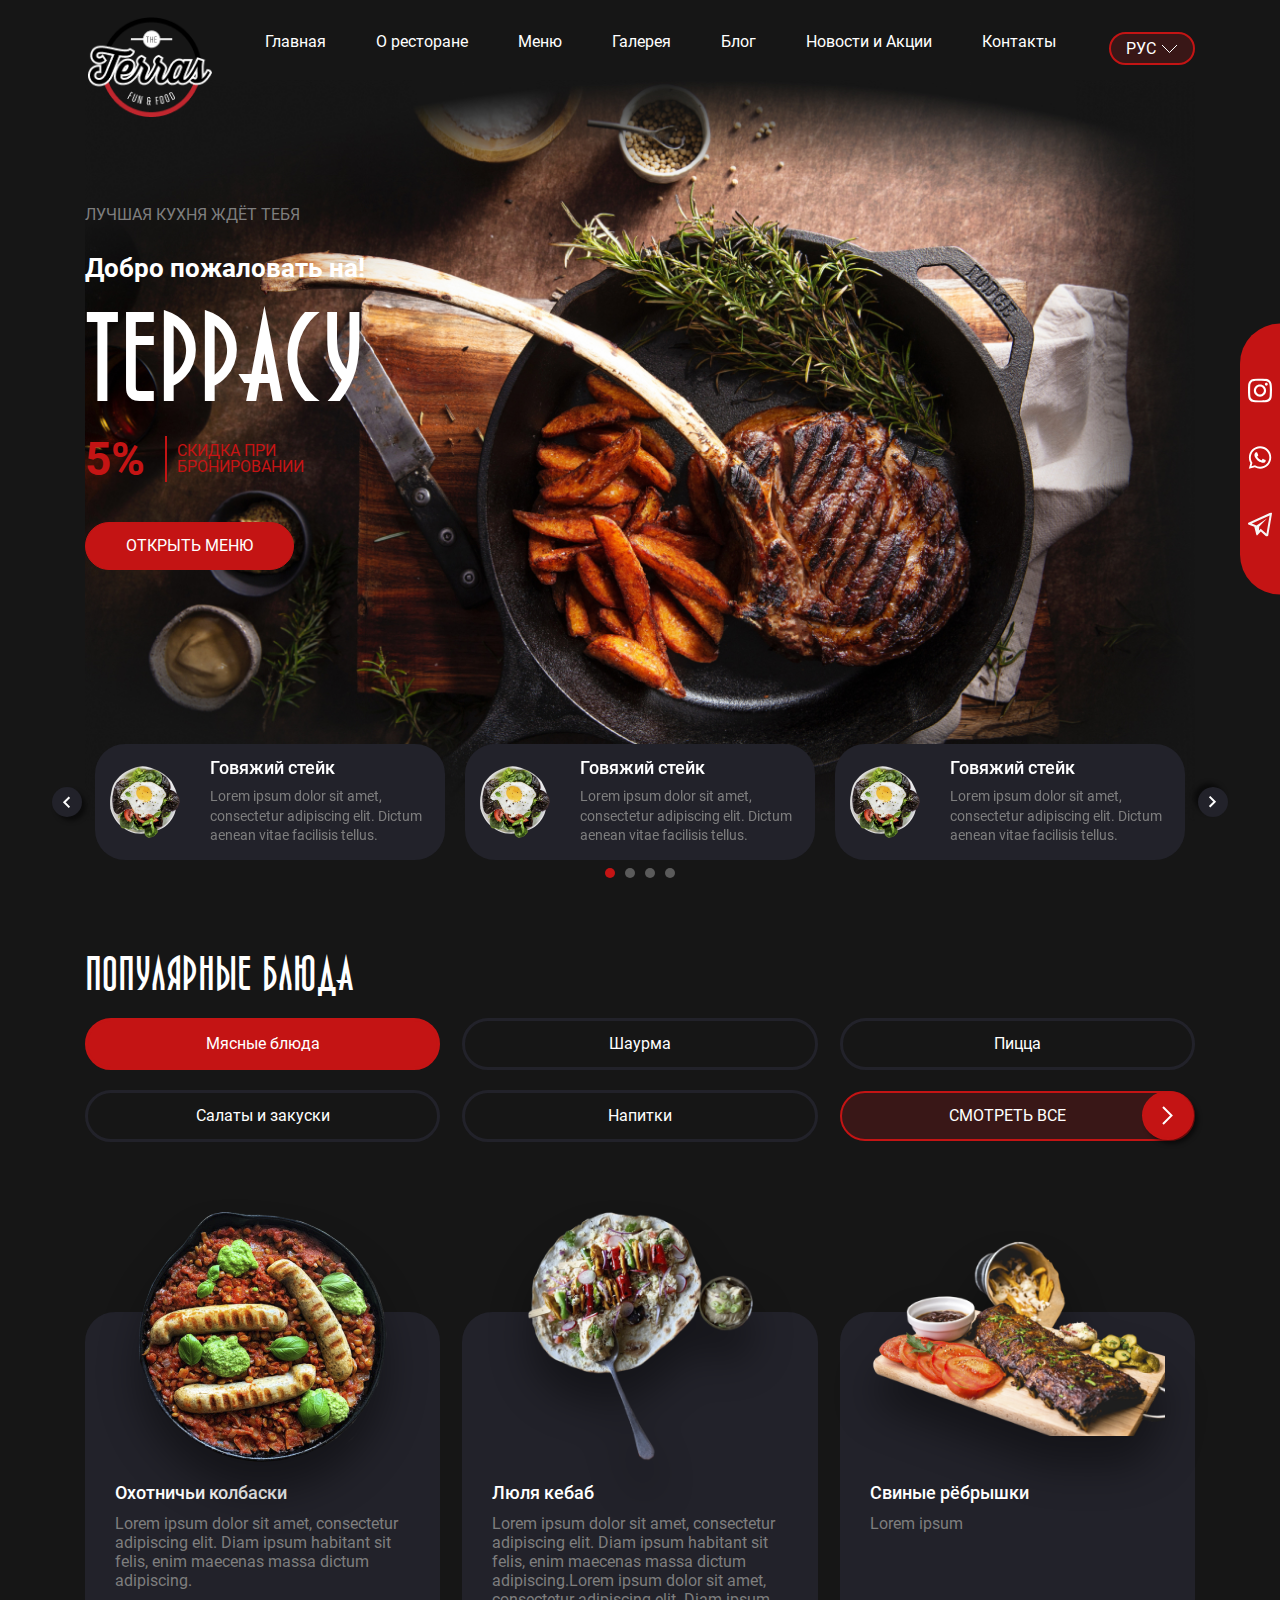
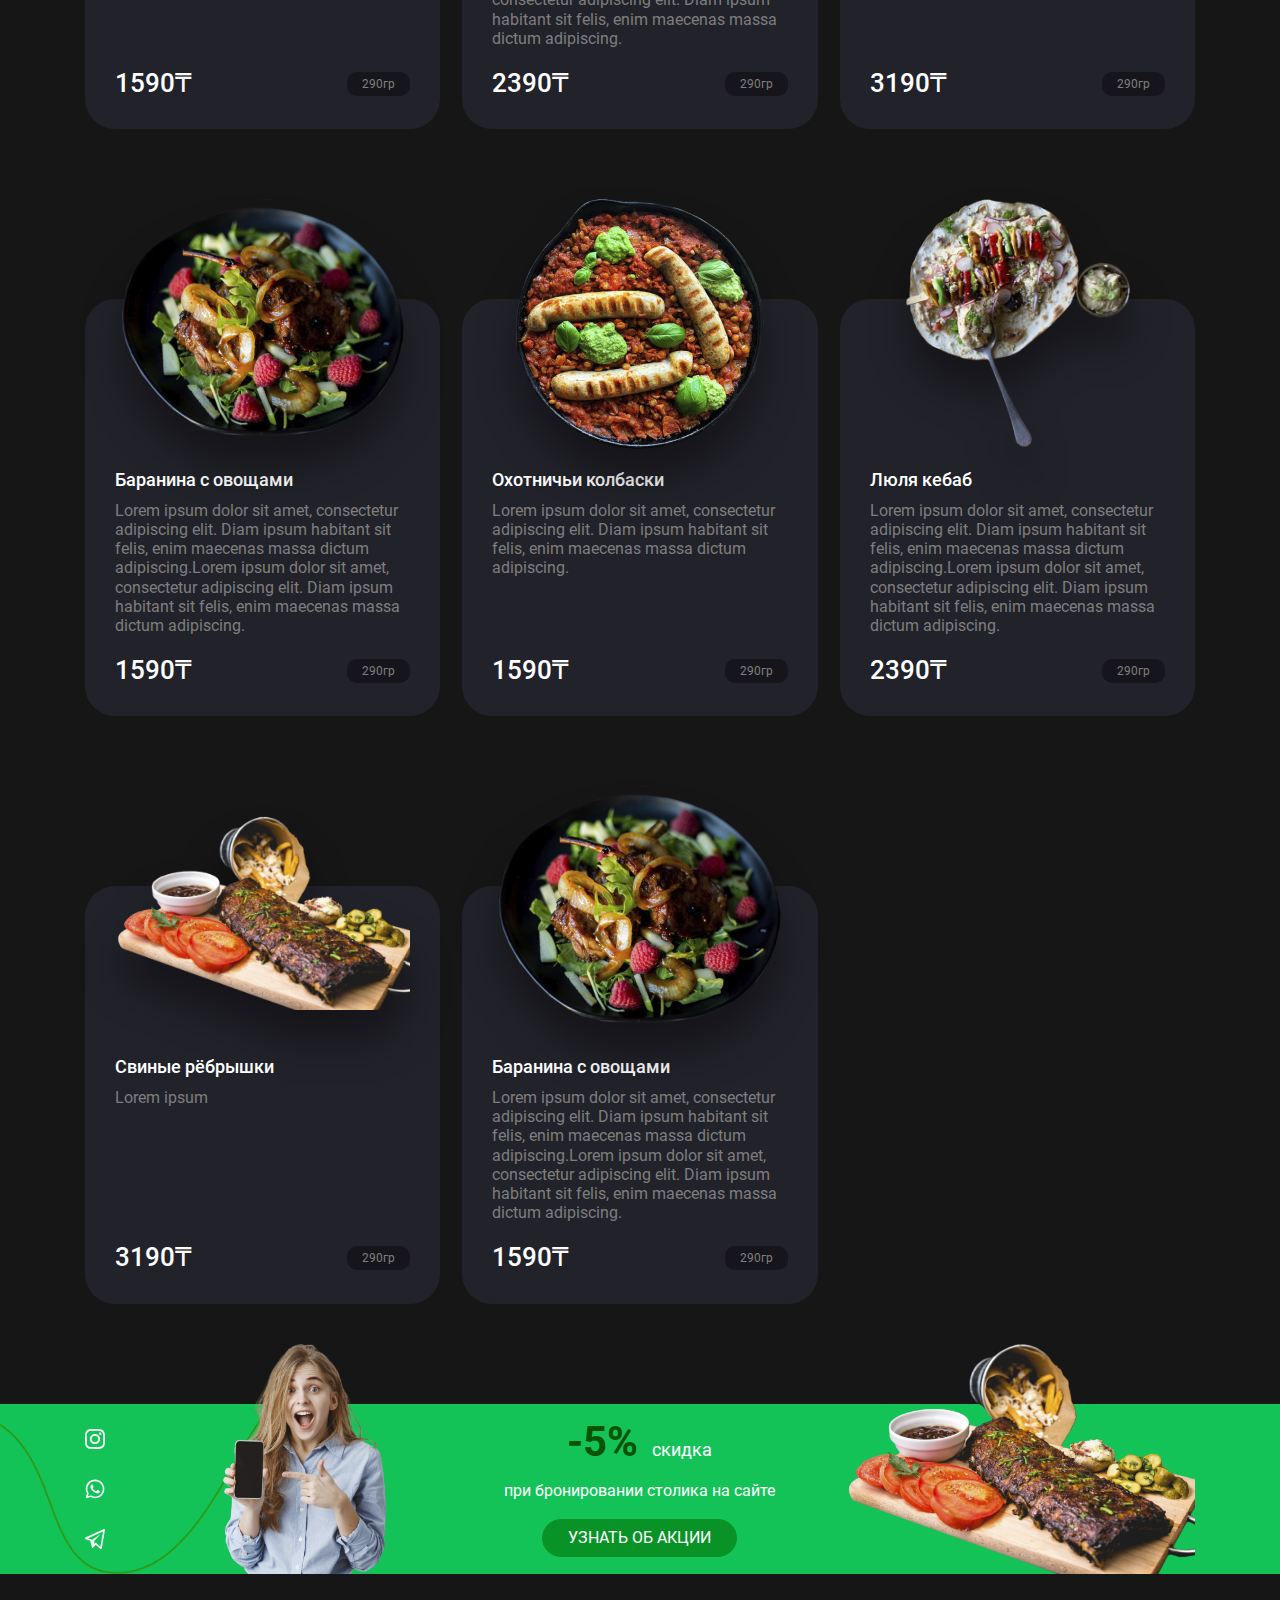
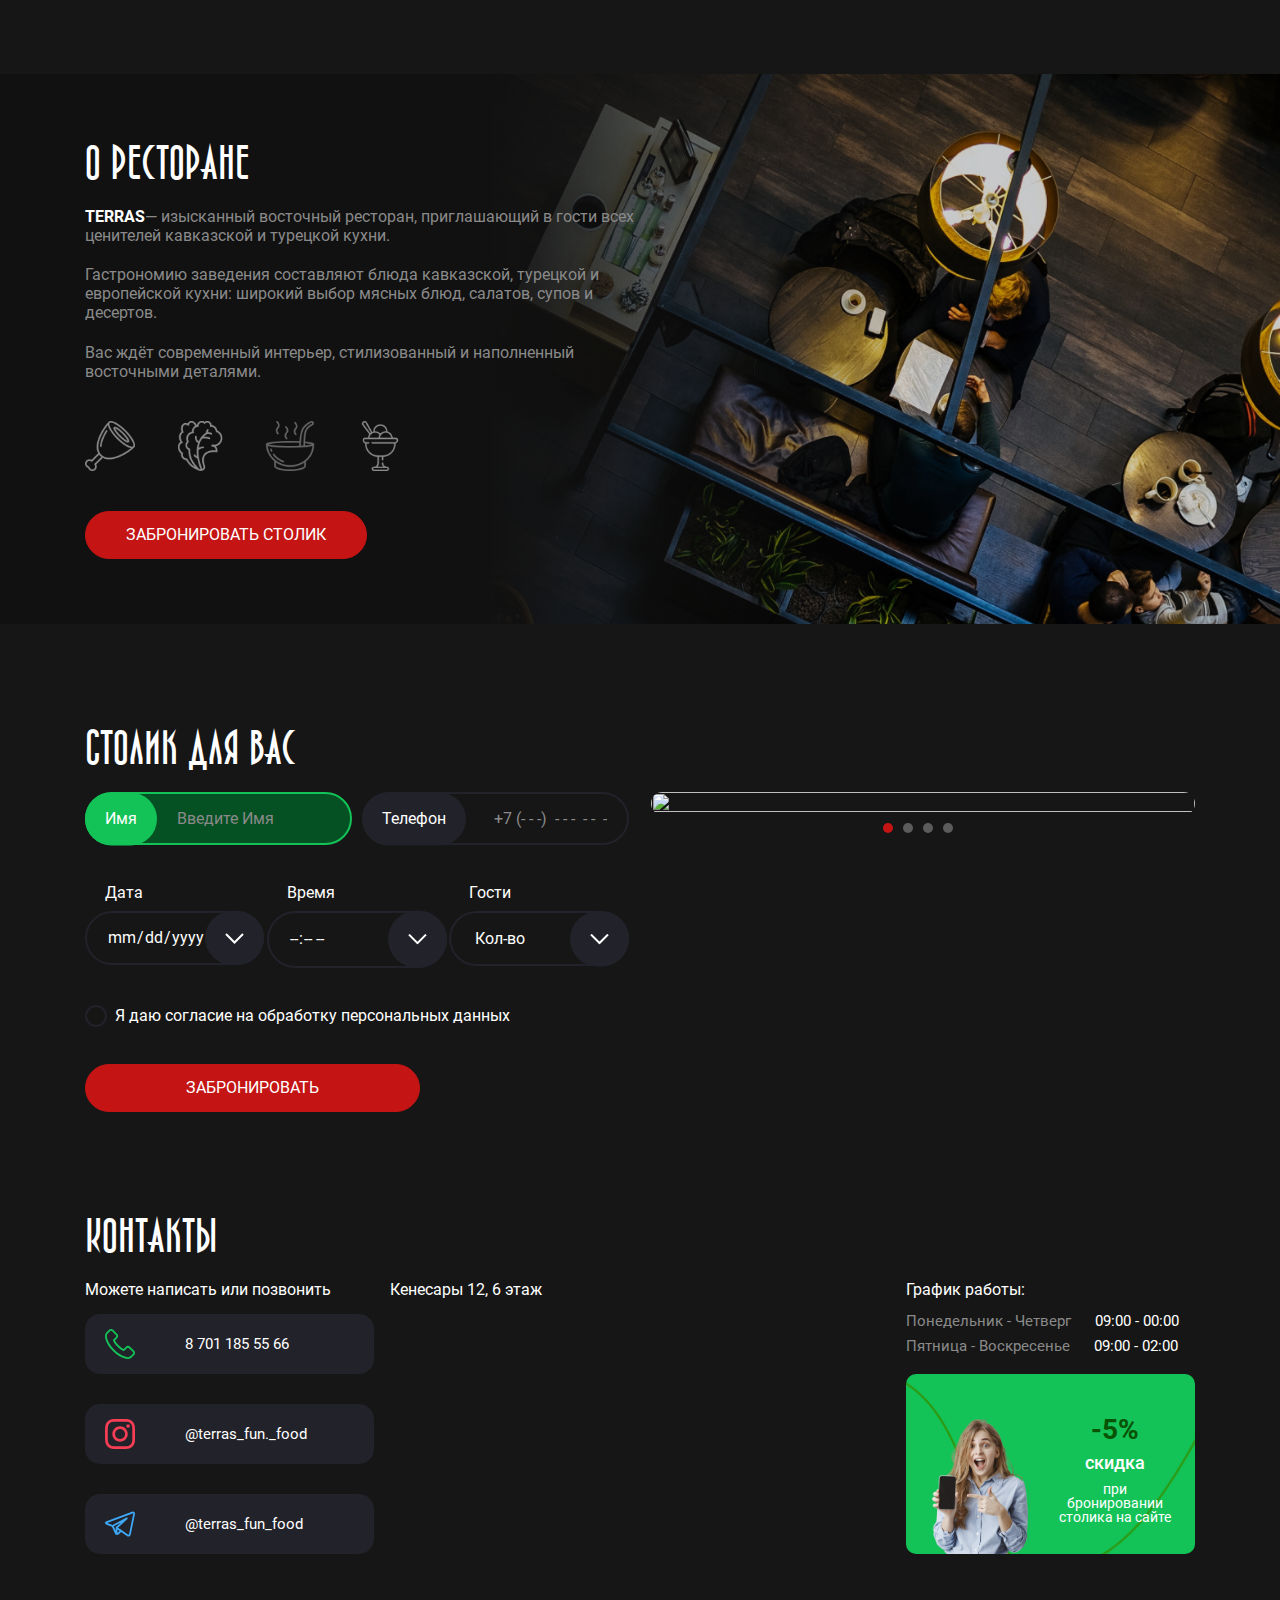
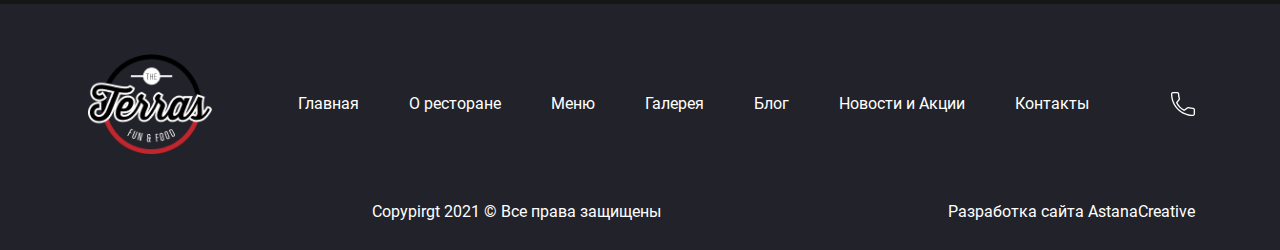
==== commit f52f098e: "Update index.html" ====
--- a/index.html
+++ b/index.html
@@ -579,7 +579,7 @@
                                     <label for="checkbox" class="form-label">
                                         <input type="checkbox" class="form-check">
                                         <div class="form-check-circle">1</div>
-                                        <span>Я даю согласие на обработку персональных данных</span>
+                                        <p>Я даю согласие на обработку персональных данных</p>
                                     </label>
                                 </div>
                                 <input type="submit" class="form__submit red_btn" value="Забронировать">
--- a/css/global.css
+++ b/css/global.css
@@ -0,0 +1,171 @@
+/* Указываем box sizing */
+
+*,
+*::before,
+*::after {
+    box-sizing: border-box;
+}
+
+ul[class],
+ol[class] {
+    padding: 0;
+}
+
+a {
+    text-decoration: none;
+    color: inherit;
+}
+
+body,
+h1,
+h2,
+h3,
+h4,
+p,
+ul[class],
+ol[class],
+li,
+figure,
+figcaption,
+blockquote,
+dl,
+dd {
+    margin: 0;
+}
+
+body {
+    min-height: 100vh;
+    scroll-behavior: smooth;
+    text-rendering: optimizeSpeed;
+    line-height: 1;
+    background: rgba(22, 22, 22, 1);
+    color: #ffffff;
+    font-size: 18px;
+    font-family: 'Roboto';
+    font-weight: 400;
+    font-style: normal;
+}
+
+ul[class],
+ol[class] {
+    list-style: none;
+}
+
+a:not([class]) {
+    text-decoration-skip-ink: auto;
+}
+
+img {
+    max-width: 100%;
+    display: block;
+}
+
+article>*+* {
+    margin-top: 1em;
+}
+
+input,
+button,
+textarea,
+select {
+    font: inherit;
+}
+
+button {
+    padding: 0;
+}
+
+@media (prefers-reduced-motion: reduce) {
+    * {
+        animation-duration: 0.01ms !important;
+        animation-iteration-count: 1 !important;
+        transition-duration: 0.01ms !important;
+        scroll-behavior: auto !important;
+    }
+}
+
+.container {
+    margin: 0 auto;
+    padding: 0 10px;
+    width: 1530px;
+}
+
+@media(max-width: 1920px) {
+    .container {
+        width: 1530px;
+    }
+}
+
+@media(max-width: 1650px) {
+    .container {
+        width: 1430px;
+    }
+}
+
+@media(max-width: 1550px) {
+    .container {
+        width: 1330px;
+    }
+}
+
+@media(max-width: 1450px) {
+    .container {
+        width: 1230px;
+    }
+}
+
+@media(max-width: 1350px) {
+    .container {
+        width: 1130px;
+    }
+}
+
+@media(max-width: 1250px) {
+    .container {
+        width: 1030px;
+    }
+}
+
+@media(max-width: 1150px) {
+    .container {
+        width: 930px;
+    }
+}
+
+@media(max-width: 992px) {
+    .container {
+        width: 100%;
+    }
+}
+
+@font-face {
+    font-family: 'Roboto';
+    src: url('../fonts/Roboto-Regular.ttf');
+    src: local('☺'), url('../fonts/Roboto-Regular.ttf') format('truetype');
+    font-weight: 400;
+    font-style: normal;
+}
+
+@font-face {
+    font-family: 'Roboto';
+    src: url('../fonts/Roboto-Medium.ttf');
+    src: local('☺'), url('../fonts/Roboto-Medium.ttf') format('truetype');
+    font-weight: 500;
+    font-style: normal;
+}
+
+@font-face {
+    font-family: 'Roboto';
+    src: url('../fonts/Roboto-Bold.ttf');
+    src: local('☺'), url('../fonts/Roboto-Bold.ttf') format('truetype');
+    font-weight: 700;
+    font-style: normal;
+}
+
+@font-face {
+    font-family: 'Amster';
+    src: url('../fonts/amsterdamdecotwo.ttf');
+    src: local('☺'), url('../fonts/amsterdamdecotwo.ttf') format('truetype');
+    font-weight: 400;
+    font-style: normal;
+}--- a/css/style.css
+++ b/css/style.css
@@ -0,0 +1,3098 @@
+.flex {
+    display: flex;
+}
+
+
+/* HEADER */
+
+.header {
+    position: absolute;
+    left: 0;
+    right: 0;
+    z-index: 3;
+}
+
+.header__container {
+    display: flex;
+    justify-content: flex-start;
+    padding-top: 17px;
+}
+
+.logo {
+    display: block;
+    width: 130px;
+    height: 100px;
+}
+
+.logo img {
+    width: 100%;
+    height: 100%;
+    object-fit: contain;
+}
+
+.header__logo {
+    margin-right: 130px;
+}
+
+.header__nav {
+    margin-top: 15px;
+}
+
+.nav__list {
+    display: flex;
+    justify-content: flex-start;
+}
+
+.nav__item {
+    margin-right: 50px;
+}
+
+.nav__item:last-child {
+    margin-right: 0;
+}
+
+.nav__link {
+    position: relative;
+    line-height: 120%;
+}
+
+.nav__link::before {
+    position: absolute;
+    content: '';
+    width: 0;
+    left: 0;
+    bottom: 0;
+    height: 1px;
+    background: #ffffff;
+    transition: .2s linear;
+}
+
+.nav__link:hover::before {
+    width: 100%;
+}
+
+.header__lang {
+    margin-top: 15px;
+    position: relative;
+    margin-left: auto;
+    font-size: 16px;
+    text-transform: uppercase;
+}
+
+.header__lang-active {
+    cursor: pointer;
+    padding: 5px 15px;
+    border: 2px solid #C41414;
+    box-sizing: border-box;
+    border-radius: 50px;
+    line-height: 120%;
+    align-items: center;
+    background: #391717;
+}
+
+.header__lang-active img {
+    margin-left: 5px;
+    height: 100%;
+}
+
+.header__lang-other {
+    position: absolute;
+    width: 100%;
+    left: 0;
+    flex-direction: column;
+    margin-top: 5px;
+    max-height: 0;
+    overflow: hidden;
+    transition: .2s linear;
+}
+
+.header__lang-other.active {
+    max-height: 110px;
+}
+
+.lang__other-item {
+    padding: 5px 15px;
+    border: 2px solid #C41414;
+    box-sizing: border-box;
+    border-radius: 50px;
+    line-height: 120%;
+    margin-top: 5px;
+    text-align: center;
+    transition: .3s linear;
+    background: #391717;
+}
+
+.lang__other-item:first-child {
+    margin-top: 0;
+}
+
+.lang__other-item.active {
+    background-color: #A52A2A;
+}
+
+.lang__other-item:hover {
+    background-color: #A52A2A;
+}
+
+
+/* HEADER END */
+
+
+/* SECTION WELCOM */
+
+.welcom {
+    height: 100vh;
+    max-height: 1080px;
+    /* background: url('../img/bgwelcom.jpg') right no-repeat;
+    background-size: 1100px 750px; */
+}
+
+.welcom .container {
+    height: 100%;
+}
+
+.welcom__container {
+    height: 100%;
+    display: flex;
+    flex-direction: column;
+    justify-content: flex-end;
+    background: url(../img/bgwelcom.jpg) right no-repeat;
+    background-size: 90% 90%;
+    padding-top: 120px;
+}
+
+.welcom__content {
+    margin-top: auto;
+    margin-bottom: auto;
+}
+
+.welcom__text {
+    display: inline-block;
+    text-transform: uppercase;
+    color: rgba(126, 126, 126, 1);
+    margin-bottom: 30px;
+}
+
+.welcom__title {
+    font-size: 40px;
+    line-height: 120%;
+}
+
+.welcom__title strong {
+    display: inline-block;
+    font-weight: 400;
+    font-family: 'Amster', sans-serif;
+    font-size: 200px;
+    line-height: 120%;
+}
+
+.welcom__discount {
+    color: rgba(196, 20, 20, 1);
+    align-items: center;
+}
+
+.welcom__discount span:nth-child(1) {
+    font-size: 65px;
+    font-weight: 700;
+    padding-right: 20px;
+    margin-right: 10px;
+    border-right: 2px solid #C41414;
+    line-height: 100%;
+}
+
+.welcom__discount span:nth-child(2) {
+    text-transform: uppercase;
+}
+
+.red_btn {
+    display: inline-block;
+    padding: 15px 40px;
+    background: #C41414;
+    border: 1px solid #c41414;
+    border-radius: 50px;
+    line-height: 100%;
+    transition: .2s linear;
+}
+
+.red_btn:hover {
+    color: #c41414;
+    background: rgba(22, 22, 22, 1);
+}
+
+.welcom__slider {
+    margin-top: auto;
+    margin-bottom: 40px;
+}
+
+.welcom__link {
+    text-transform: uppercase;
+    margin-top: 40px;
+}
+
+.welcom__slider-img {
+    width: 110px;
+    height: 110x;
+    flex-shrink: 0;
+    margin-right: 30px;
+}
+
+.welcom__slider-img img {
+    width: 100%;
+    height: 100%;
+    object-fit: cover;
+}
+
+.welcom__slider-item {
+    display: flex!important;
+    padding: 20px;
+    background: #22222A;
+    border-radius: 30px;
+    margin: 0 10px;
+    align-items: center;
+}
+
+.welcom__slider-title {
+    font-weight: 500;
+    font-size: 20px;
+    margin-bottom: 10px;
+}
+
+.welcom__slider-text {
+    font-size: 16px;
+    color: rgba(126, 126, 126, 1);
+    line-height: 120%;
+}
+
+.welcom__slider .slick_arrow.slick_prev,
+.welcom__slider .slick_arrow.slick_next {
+    position: absolute;
+    width: 30px;
+    height: 30px;
+    box-shadow: 4px 4px 4px rgba(0, 0, 0, 0.5);
+    border-radius: 100%;
+    border: none;
+    background: url('../img/svg/welcarr.svg') center no-repeat;
+    background-color: #22222A;
+    cursor: pointer;
+    z-index: 10;
+}
+
+.welcom__slider .slick_arrow.slick_prev {
+    left: -3%;
+    top: 50%;
+    transform: translateY(-50%);
+}
+
+.welcom__slider .slick_arrow.slick_next {
+    right: -3%;
+    top: 50%;
+    transform: translateY(-50%) rotate(180deg);
+}
+
+.welcom__slider ul.slick-dots {
+    position: absolute;
+    display: flex;
+    top: 100%;
+    left: 50%;
+    transform: translateX(-50%);
+}
+
+.welcom__slider ul.slick-dots li {
+    margin-right: 10px;
+}
+
+.welcom__slider ul.slick-dots li:last-child {
+    margin-right: 0;
+}
+
+.welcom__slider ul.slick-dots li button {
+    width: 10px;
+    height: 10px;
+    font-size: 0;
+    border-radius: 100%;
+    border: none;
+    background: #5B5B5B;
+}
+
+.welcom__slider ul.slick-dots li.slick-active button {
+    background: #C41414;
+}
+
+
+/* SECTION WELCOM END */
+
+
+/* SECTION POPULAR DISHES */
+
+.content {
+    padding: 75px 0;
+}
+
+.title {
+    font-size: 70px;
+    font-family: 'Amster', sans-serif;
+    margin-bottom: 40px;
+}
+
+.popdishes__tabs {
+    justify-content: flex-start;
+    align-items: center;
+    flex-wrap: wrap;
+}
+
+.popdishes__tab {
+    padding: 15px 40px;
+    display: inline-block;
+    background: #161616;
+    border: 3px solid #22222A;
+    border-radius: 50px;
+    text-align: center;
+    margin-right: .8%;
+    transition: .2s linear;
+}
+
+.popdishes__tab:hover {
+    border-color: #C41414;
+    background: #C41414;
+}
+
+.popdishes__tabs a {
+    width: 16%;
+    line-height: 100%;
+}
+
+.popdishes__tabs a:last-child {
+    margin-right: 0;
+}
+
+.popdishes__tab.active {
+    border-color: #C41414;
+    background: #C41414;
+}
+
+.popdishes__link {
+    position: relative;
+    padding: 15px 40px;
+    text-align: center;
+    background: #391717;
+    border: 2px solid #C41414;
+    border-radius: 50px;
+    transition: .2s linear;
+    text-transform: uppercase;
+    padding-right: 60px;
+}
+
+.popdishes__link::before {
+    position: absolute;
+    content: '';
+    width: 52px;
+    height: 107%;
+    box-shadow: 4px 4px 4px rgba(0, 0, 0, 0.5);
+    background: url('../img/svg/btnarr.svg') center no-repeat;
+    background-color: #C41414;
+    border: 2px solid #C41414;
+    right: -1px;
+    top: -2px;
+    border-radius: 100%;
+}
+
+.popdishes__link:hover {
+    background: #C41414;
+}
+
+.dishes {
+    display: none;
+    justify-content: flex-start;
+    flex-wrap: wrap;
+}
+
+.dishes.active {
+    display: flex;
+    animation: showBlock 1s ease-in-out forwards;
+}
+
+@keyframes showBlock {
+    from {
+        opacity: 0;
+    }
+    to {
+        opacity: 1;
+    }
+}
+
+.dish {
+    width: 24%;
+    margin-right: 1.33%;
+    position: relative;
+    background: #22222A;
+    border-radius: 30px;
+    display: flex;
+    flex-direction: column;
+    margin-top: 170px;
+    padding: 0 30px 30px;
+}
+
+.dish:nth-child(4n+4) {
+    margin-right: 0;
+}
+
+.dish__img {
+    margin-top: -100px;
+    width: 100%;
+    height: 250px;
+}
+
+.dish__img img {
+    width: 100%;
+    height: 100%;
+    margin: 0 auto;
+    object-fit: contain;
+    filter: drop-shadow(0px 30px 20px rgba(0, 0, 0, 0.4));
+}
+
+.dish__title {
+    margin-top: 20px;
+    margin-bottom: 10px;
+    font-weight: 500;
+    font-size: 20px;
+    line-height: 120%;
+}
+
+.dish__text {
+    font-size: 16px;
+    color: rgba(126, 126, 126, 1);
+    margin-bottom: 20px;
+    line-height: 120%;
+}
+
+.dish__char {
+    display: flex;
+    justify-content: space-between;
+    align-items: center;
+    margin-top: auto;
+}
+
+.dish__price {
+    font-weight: 500;
+    font-size: 40px;
+    line-height: 120%;
+}
+
+.dish__weight {
+    font-size: 12px;
+    color: rgba(126, 126, 126, 1);
+    line-height: 100%;
+    padding: 6px 15px;
+    background: #16151B;
+    border-radius: 10px;
+}
+
+
+/* SECTION POPULAR DISHES END */
+
+
+/* DISCOUNT SECTION */
+
+.discount__box .container {
+    display: flex;
+    justify-content: space-between;
+    align-items: center;
+}
+
+.discount__box {
+    background: url('../img/linedisc.png') left no-repeat;
+    background-color: #14C358;
+}
+
+.discount__girl,
+.discount__food {
+    margin-top: -60px;
+}
+
+.discount__girl {
+    height: 370px;
+    width: 260px;
+}
+
+.discount__girl img,
+.discount__food img {
+    height: 100%;
+    width: 100%;
+    object-fit: contain;
+}
+
+.discount__icon {
+    display: flex;
+    flex-direction: column;
+}
+
+.icon-link:nth-child(2) {
+    margin: 40px 0;
+}
+
+.icon-link svg path {
+    transition: .2s ease-in-out;
+}
+
+.icon-link:hover:nth-child(1) svg path {
+    fill: #FF8C00;
+}
+
+.icon-link:hover:nth-child(2) svg path {
+    fill: #006400;
+}
+
+.icon-link:hover:nth-child(3) svg path {
+    fill: #4169E1;
+}
+
+.discount__info {
+    text-align: center;
+}
+
+.discount__title {
+    font-size: 30px;
+    line-height: 120%;
+}
+
+.discount__title span {
+    color: rgba(8, 83, 6, 1);
+    font-size: 120px;
+    margin-right: 10px;
+    line-height: 100%;
+    font-weight: 700;
+}
+
+.discount__text {
+    margin: 20px 0;
+}
+
+.discount__link {
+    display: inline-block;
+    line-height: 100%;
+    padding: 15px 35px;
+    background: #099327;
+    border-radius: 50px;
+    border: 1px solid #099327;
+    text-transform: uppercase;
+    transition: .2s linear;
+}
+
+.discount__link:hover {
+    background: #176127;
+}
+
+.discount__food {
+    height: 370px;
+    width: 560px;
+}
+
+
+/* DISCOUNT SECTION END */
+
+
+/* RESTAURANT SECTION */
+
+.restaurant__box {
+    background: linear-gradient( 90deg, #161616 38.1%, rgba(22, 22, 22, 0) 70.71%), url(../img/restoran.jpg) right no-repeat;
+    position: relative;
+    padding: 65px 0;
+    background-size: 100% 100%;
+}
+
+.restaurant__box .container {
+    position: relative;
+    z-index: 2;
+}
+
+.restaurant__box::before {
+    position: absolute;
+    content: '';
+    width: 100%;
+    height: 100%;
+    top: 0;
+    left: 0;
+    z-index: 1;
+    background: rgb(0 0 0 / 20%);
+}
+
+.restaurant__text {
+    width: 50%;
+}
+
+.restaurant__text strong {
+    font-weight: 700;
+    color: #ffffff;
+    text-transform: uppercase;
+}
+
+.restaurant__text p {
+    margin-bottom: 20px;
+    color: rgba(138, 138, 138, 1);
+    line-height: 120%;
+}
+
+.restaurant__text p:last-child {
+    margin-bottom: 0;
+}
+
+.restaurant__images {
+    display: flex;
+    margin: 40px 0;
+}
+
+.restauran__img {
+    width: 70px;
+    height: 70px;
+    margin-right: 40px;
+}
+
+.restauran__img:last-child {
+    margin-right: 0;
+}
+
+.restaurant__link {
+    text-transform: uppercase;
+}
+
+
+/* RESTAURANT SECTION END */
+
+
+/* FORM SECTION MAIN */
+
+.form__box {
+    display: flex;
+    justify-content: space-between;
+}
+
+.form__left,
+.form__right {
+    width: 49%;
+}
+
+.form-main {
+    font-size: 16px;
+}
+
+.form-main__row {
+    display: flex;
+    justify-content: space-between;
+}
+
+.form__input-wrapper {
+    position: relative;
+}
+
+.form__input-wrapper .input-icon {
+    position: absolute;
+    height: 100%;
+    top: 50%;
+    transform: translateY(-50%);
+    line-height: 100%;
+    padding: 10px 20px;
+    background: #22222A;
+    border-radius: 50px
+}
+
+.main-form__input .main-input:focus-visible {
+    /* border: none; */
+    outline: none;
+}
+
+.main-form__input .main-input,
+.form-select {
+    width: 100%;
+    background: #161616;
+    border: 2px solid #22222A;
+    box-sizing: border-box;
+    border-radius: 50px;
+    padding: 15px 20px;
+    Color: #ffffff;
+    line-height: 100%;
+}
+
+.main-form__input .main-input::placeholder {
+    color: rgba(138, 138, 138, 1);
+}
+
+.main-form__input.w49 {
+    width: 47%;
+}
+
+.main-form__input.w33 {
+    width: 29%;
+}
+
+.form-main__row {
+    margin-bottom: 40px;
+}
+
+.form__input-wrapper.name .main-input {
+    background: #055123;
+    border: 2px solid #14C358;
+    box-sizing: border-box;
+    border-radius: 50px;
+    padding-left: 90px;
+}
+
+.form__input-wrapper.tel .main-input {
+    background: #161616;
+    border: 2px solid #22222A;
+    box-sizing: border-box;
+    border-radius: 50px;
+    padding-left: 130px;
+}
+
+.form__input-wrapper.name .input-icon {
+    background: #14C358;
+    border-radius: 50px;
+}
+
+.input-icon {
+    display: flex;
+    justify-content: center;
+    align-items: center;
+    pointer-events: none;
+}
+
+.main-form__input span {
+    display: inline-block;
+    margin-left: 20px;
+    margin-bottom: 10px;
+}
+
+.input-icon.bot {
+    right: 0;
+}
+
+.form__submit {
+    cursor: pointer;
+    color: #ffffff;
+    text-transform: uppercase;
+    padding-left: 100px;
+    padding-right: 100px;
+}
+
+.form-label {
+    position: relative;
+}
+
+.form-check {
+    position: absolute;
+    width: 100%;
+    height: 100%;
+    cursor: pointer;
+    opacity: 0;
+}
+
+.form-check-circle {
+    position: absolute;
+    left: 0;
+    top: 50%;
+    transform: translateY(-50%);
+    width: 22px;
+    height: 22px;
+    border: 2px solid #22222A;
+    border-radius: 100%;
+    font-size: 0;
+    pointer-events: none;
+}
+
+.form_check_circle.active {
+    position: relative;
+}
+
+.form-check-circle.active::before {
+    position: absolute;
+    content: '';
+    width: 70%;
+    height: 70%;
+    border-radius: 100%;
+    background: #14C358;
+    top: 50%;
+    left: 50%;
+    transform: translate(-50%, -50%);
+}
+
+.form-label p {
+    padding-left: 30px;
+}
+
+.form__slider-item {
+    width: 100%;
+    height: 100%;
+}
+
+.form__slider-item img {
+    width: 100%;
+    height: 100%;
+    object-fit: cover;
+    border-radius: 20px;
+}
+
+.form__slider ul.slick-dots {
+    position: absolute;
+    display: flex;
+    top: 100%;
+    left: 50%;
+    transform: translateX(-50%);
+}
+
+.form__slider ul.slick-dots li {
+    margin-right: 10px;
+}
+
+ul.slick-dots li button {
+    cursor: pointer;
+}
+
+.form__slider ul.slick-dots li button {
+    width: 10px;
+    height: 10px;
+    font-size: 0;
+    border-radius: 100%;
+    border: none;
+    background: #5B5B5B;
+}
+
+.form__slider ul.slick-dots li.slick-active button {
+    background: #C41414;
+}
+
+
+/* FORM SECTION MAIN END */
+
+
+/* SECTION CONTACTS */
+
+.contact__items {
+    justify-content: space-between;
+}
+
+.contact__item {
+    display: flex;
+    flex-direction: column;
+    justify-content: space-between;
+}
+
+.contact__item:nth-child(1),
+.contact__item:nth-child(3) {
+    width: 26%;
+}
+
+.contact__item:nth-child(2) {
+    width: 45%;
+}
+
+.contact__item-title {
+    font-size: 20px;
+    margin-bottom: 15px;
+    line-height: 120%;
+}
+
+.contact__item-info {
+    align-items: center;
+    background: #22222A;
+    border-radius: 15px;
+    padding: 25px 30px;
+    margin-bottom: 30px;
+    font-size: 25px;
+}
+
+.contact__item-info img {
+    margin-right: 50px;
+}
+
+.contact__item-info:last-child {
+    margin-bottom: 0;
+}
+
+.contacts__item-link {
+    transition: .2s linear;
+}
+
+.contacts__item-link.phone:hover {
+    color: #14C358;
+}
+
+.contacts__item-link.inst:hover {
+    color: #F73E55;
+}
+
+.contacts__item-link.teleg:hover {
+    color: #3EA9F7;
+}
+
+.contact__item-map {
+    height: 100%;
+    overflow: hidden;
+}
+
+.contact__item-map iframe {
+    border-radius: 30px;
+}
+
+.contact__time-row {
+    font-size: 20px;
+    color: rgba(138, 138, 138, 1);
+    margin-bottom: 10px;
+}
+
+.contact__time-row:nth-of-type(3) {
+    margin-bottom: 0;
+}
+
+.contact__time-row span {
+    color: rgba(255, 255, 255, 1);
+    margin-left: 20px;
+}
+
+.contact__discount {
+    border-radius: 10px;
+    height: 100%;
+    align-items: flex-end;
+    padding: 0 20px;
+    margin-top: 20px;
+    background: url('../img/linedisc.png') left no-repeat;
+    background-color: #14C358;
+}
+
+.contact__discount img {
+    width: 160px;
+    height: 90%;
+    object-fit: contain;
+    margin-right: 20px;
+}
+
+.contact__discount-title {
+    text-align: center;
+    margin-bottom: 40px;
+}
+
+.contact__discount-title span:nth-child(1) {
+    font-size: 60px;
+    font-weight: 700;
+    color: rgba(8, 83, 6, 1);
+    line-height: 100%;
+}
+
+.contact__discount-title span:nth-of-type(2) {
+    display: inline-block;
+    font-size: 20px;
+    font-weight: 500;
+    margin: 10px 0;
+}
+
+
+/* SECTION CONTACTS END */
+
+
+/* FOOTER SECTION START */
+
+.footer {
+    background: rgba(34, 34, 42, 1);
+}
+
+.footer__container {
+    display: flex;
+    justify-content: space-between;
+    align-items: center;
+}
+
+.footer__icons {
+    display: flex;
+    align-items: center;
+}
+
+.footer__icon {
+    display: block;
+    width: 24px;
+    height: 24px;
+    margin-right: 30px;
+}
+
+.footer__icon svg path {
+    transition: .2s linear;
+}
+
+.footer__icon:hover:nth-child(1) svg path,
+.footer__icon:hover:nth-child(2) svg path {
+    fill: #14C358;
+}
+
+.footer__icon:hover:nth-child(3) svg path {
+    fill: #3EA9F7;
+}
+
+.footer__icon:hover:nth-child(4) svg path {
+    fill: #F73E55;
+}
+
+.footer__icon:last-child {
+    margin-right: 0;
+}
+
+.footer__copy {
+    display: flex;
+    justify-content: space-between;
+    padding-bottom: 30px;
+    font-size: 16px;
+}
+
+.astanacreative {
+    transition: .2s linear;
+}
+
+.astanacreative:hover {
+    color: #FF8C00;
+}
+
+
+/* FOOTER SECTION END */
+
+
+/* ABOUT PAGE START */
+
+
+/* HEADER ABOUT PAGE STAR */
+
+.header.other {
+    background: radial-gradient(57.43% 57.43% at 50% 82.29%, #212129 23.23%, #161616 100%), #161616;
+    position: static;
+}
+
+.header__bottom {
+    text-align: center;
+    padding: 30px 0 50px 0;
+}
+
+
+/* BREADCRUMBS START */
+
+.breadcrumbs__list {
+    display: flex;
+    justify-content: center;
+    position: relative;
+}
+
+.breadcrumbs__item {
+    margin-right: 40px;
+    position: relative;
+}
+
+.breadcrumbs__item:last-child {
+    margin-right: 0;
+}
+
+.breadcrumbs__item::before {
+    position: absolute;
+    content: '';
+    width: 0;
+    height: 1px;
+    background-color: #ffffff;
+    bottom: 0;
+    left: 0;
+    transition: .2s linear;
+}
+
+.breadcrumbs__item:hover::before {
+    width: 100%;
+}
+
+.breadcrumbs__item:last-child:hover::before {
+    width: 0;
+}
+
+.breadcrumbs__link {
+    position: relative;
+}
+
+.breadcrumbs__link.active {
+    pointer-events: none;
+    background: url('../img/arract.png') center no-repeat;
+    background-position-y: -10px;
+}
+
+.breadcrumbs__link::before {
+    position: absolute;
+    pointer-events: none;
+    content: '';
+    height: 100%;
+    transform: rotate(15deg);
+    width: 2px;
+    background-color: #ffffff;
+    top: 0;
+    right: -20px;
+}
+
+.breadcrumbs__item:last-child .breadcrumbs__link::before {
+    display: none;
+}
+
+.breadcrumbs__list::before,
+.breadcrumbs__list::after {
+    position: absolute;
+    content: '';
+    width: 100px;
+    height: 100%;
+    bottom: -30px;
+}
+
+.breadcrumbs__list::before {
+    background: url('../img/arrdis.png') center no-repeat;
+    left: 43%;
+}
+
+.breadcrumbs__list::after {
+    background: url('../img/arract.png') center no-repeat;
+    right: 43%;
+}
+
+
+/* BREADCRUMBS END */
+
+
+/* HEADER ABOUT PAGE END */
+
+
+/* SECTION COUNTER START */
+
+.main.other {
+    overflow: hidden;
+}
+
+.counter {
+    position: relative;
+}
+
+.counter__bg-img {
+    display: flex;
+    width: 485px;
+    height: 728px;
+    margin: 0 auto;
+    background: radial-gradient(50% 50% at 50% 50%, rgba(22, 22, 22, 0) 70.1%, #161616 100%);
+}
+
+.counter__bg-img img {
+    width: 100%;
+    height: 100%;
+    object-fit: cover;
+    z-index: -11;
+}
+
+.bigcircle,
+.smallcircle {
+    position: absolute;
+    z-index: -10;
+}
+
+.bigcircle {
+    display: flex;
+    justify-content: center;
+    align-items: center;
+    width: 640px;
+    height: 640px;
+    border: 2px solid #C41414;
+    border-radius: 100%;
+}
+
+.bigcircle-middle {
+    display: flex;
+    justify-content: center;
+    align-items: center;
+    width: 430px;
+    height: 430px;
+    border: 2px solid #C41414;
+    border-radius: 100%;
+}
+
+.bigcircle-bottom {
+    position: relative;
+    width: 323px;
+    height: 323px;
+    border-radius: 100%;
+    animation: animationPoint 10s linear infinite;
+}
+
+.bigcircle-bottom::before {
+    position: absolute;
+    content: '';
+    width: 20px;
+    height: 20px;
+    background: #C41414;
+    top: 0;
+    left: 0;
+    border-radius: 100%;
+}
+
+.smallcircle {
+    display: flex;
+    justify-content: center;
+    align-items: center;
+    width: 330px;
+    height: 330px;
+    border: 2px solid #C41414;
+    border-radius: 100%;
+}
+
+.smallcircle-middle {
+    display: flex;
+    justify-content: center;
+    align-items: center;
+    width: 194px;
+    height: 194px;
+    border: 2px solid #C41414;
+    border-radius: 100%;
+}
+
+.smallcircle-bottom {
+    position: relative;
+    width: 156px;
+    height: 156px;
+    border-radius: 100%;
+    animation: animationPoint 8s linear infinite;
+}
+
+.smallcircle-bottom::before {
+    position: absolute;
+    content: '';
+    width: 20px;
+    height: 20px;
+    background: #C41414;
+    top: 0;
+    left: 0;
+    border-radius: 100%;
+}
+
+@keyframes animationPoint {
+    from {
+        transform: rotate(0deg);
+    }
+    to {
+        transform: rotate(360deg);
+    }
+}
+
+.counter .bigcircle.top {
+    top: -30%;
+    left: -15%;
+}
+
+.counter .bigcircle.bot {
+    bottom: -20%;
+    right: -10%;
+}
+
+.counter .smallcircle {
+    top: 50%;
+    left: 40%;
+    transform: translate(-40%, -50%);
+    z-index: 1;
+}
+
+.counter__item {
+    position: absolute;
+    display: flex;
+    flex-direction: column;
+    text-align: center;
+    z-index: 10;
+    font-family: 'Amster';
+}
+
+.counter__item .count {
+    font-size: 180px;
+}
+
+.counter__item .count__text {
+    font-size: 30px;
+}
+
+.counter__item:nth-child(1) {
+    top: 25%;
+    left: 32%;
+    transform: translate(-32%, -25%);
+    background: linear-gradient(180deg, #22222A 0%, rgba(34, 34, 42, 0.82) 70.62%, rgba(34, 34, 42, 0) 100%);
+    padding: 40px;
+}
+
+.counter__item:nth-child(2) {
+    top: 20%;
+    left: 70%;
+    transform: translate(-70%, -20%);
+    padding: 40px;
+    display: flex;
+    flex-direction: row;
+    align-items: flex-end;
+}
+
+.counter__item:nth-child(2) .count {
+    line-height: 70%;
+    color: rgba(196, 20, 20, 1);
+}
+
+.counter__item:nth-child(3) {
+    top: 60%;
+    left: 60%;
+    transform: translate(-60%, -60%);
+    background: linear-gradient(180deg, #22222A 0%, rgba(34, 34, 42, 0.82) 70.62%, rgba(34, 34, 42, 0) 100%);
+    padding: 40px 20px;
+}
+
+.counter__item:nth-child(4) {
+    top: 70%;
+    left: 35%;
+    transform: translate(-70%, -35%);
+    text-align: left;
+    color: rgba(196, 20, 20, 1);
+}
+
+
+/* SECTION COUNTER END */
+
+
+/* SECTION ABOUT START */
+
+.about__container {
+    position: relative;
+}
+
+.point {
+    position: absolute;
+    width: 20px;
+    height: 20px;
+    background: rgba(196, 20, 20, 1);
+    border-radius: 100%;
+    offset-path: path("M337.5 1.5C337.5 1.5 -251.5 402 130 571.5C511.5 741 882.406 332.5 1178 332.5C1473 332.5 1456 714 1275 852C1094 990 281.073 495.379 130 917C-33.7955 1374.13 1323 1267.5 1323 1267.5");
+    motion-path: path("M337.5 1.5C337.5 1.5 -251.5 402 130 571.5C511.5 741 882.406 332.5 1178 332.5C1473 332.5 1456 714 1275 852C1094 990 281.073 495.379 130 917C-33.7955 1374.13 1323 1267.5 1323 1267.5");
+    motion-rotation: reverse;
+    animation: move 8s linear forwards;
+    z-index: -1;
+}
+
+@keyframes move {
+    100% {
+        motion-offset: 100%;
+        offset-distance: 100%;
+    }
+}
+
+.line {
+    position: absolute;
+    z-index: -2;
+    width: 1404px;
+}
+
+.about__items {
+    display: flex;
+    flex-direction: column;
+}
+
+.about__item {
+    display: flex;
+    width: 60%;
+}
+
+.about__img {
+    display: flex;
+    justify-content: center;
+    align-items: center;
+    width: 360px;
+    height: 360px;
+    flex-shrink: 0;
+    border: 2px solid #C41414;
+    border-radius: 100%;
+}
+
+.about__img img {
+    border-radius: 100%;
+    width: 80%;
+    height: 80%;
+}
+
+.about__item:nth-child(even) {
+    margin-left: 40%;
+    flex-direction: row-reverse;
+}
+
+.about__title.title {
+    margin-bottom: 0;
+    text-align: right;
+}
+
+.about__item:nth-child(even) .about__title.title {
+    text-align: left;
+}
+
+.about__item:nth-child(even) .about__text {
+    padding: 40px 130px 40px 40px;
+}
+
+.about__text {
+    background: #22222A;
+    border-radius: 30px;
+    padding: 40px 40px 40px 130px;
+    color: rgba(138, 138, 138, 1);
+    line-height: 140%;
+}
+
+.about__item:nth-child(even) .about__info {
+    margin-right: -80px;
+}
+
+.about__item:nth-child(odd) .about__info {
+    margin-left: -80px;
+}
+
+.about__item {
+    opacity: 0;
+}
+
+.about__item:nth-child(1).animation {
+    animation: animationBlockLeft 1s linear forwards;
+}
+
+.about__item:nth-child(2).animation {
+    animation: animationBlockRight 1s linear forwards;
+    animation-delay: 3s;
+}
+
+.about__item:nth-child(3).animation {
+    animation: animationBlockLeft 1s linear forwards;
+    animation-delay: 5s;
+}
+
+.about__item:nth-child(4).animation {
+    animation: animationBlockRight 1s linear forwards;
+    animation-delay: 8s;
+}
+
+@keyframes animationBlockLeft {
+    from {
+        opacity: 0;
+        transform: translateX(-50px);
+    }
+    to {
+        opacity: 1;
+        transform: translateX(0);
+    }
+}
+
+@keyframes animationBlockRight {
+    from {
+        opacity: 0;
+        transform: translateX(50px);
+    }
+    to {
+        opacity: 1;
+        transform: translateX(0);
+    }
+}
+
+.steak,
+.pepper {
+    position: absolute;
+    border: 1px solid #8A8A8A;
+    border-radius: 100%;
+    padding: 8px;
+}
+
+.steak {
+    top: 42%;
+    left: 15%;
+    transform: translate(-15%, -42%);
+}
+
+.pepper {
+    top: 60%;
+    left: 75%;
+    transform: translate(-75%, -60%);
+}
+
+
+/* SECTION ABOUT END */
+
+
+/* ABOUT PAGE END */
+
+
+/* MENU PAGE START */
+
+
+/* section slider start */
+
+.menu__slider-wrapper {
+    position: relative;
+    display: flex;
+    justify-content: flex-start;
+    overflow: auto;
+    width: 90%;
+    margin: 0 auto;
+    scroll-behavior: smooth;
+}
+
+.menu__slider-wrapper::-webkit-scrollbar {
+    display: none;
+}
+
+.menu__slider-item {
+    width: 11%;
+    display: flex;
+    flex-shrink: 0;
+    margin-right: 1.7%;
+    flex-direction: column;
+    justify-content: flex-start;
+    background: #22222A;
+    border-radius: 30px;
+    padding: 15px 30px;
+    text-align: center;
+    height: 150px;
+    cursor: pointer;
+    border: 2px solid #22222A;
+    transition: .2s linear;
+}
+
+.menu__slider-item:last-child {
+    margin-right: 0;
+}
+
+.menu__slider-item img {
+    width: 70px;
+    height: 70px;
+    object-fit: cover;
+    margin: auto;
+    pointer-events: none;
+}
+
+.menu__slider-item span {
+    display: block;
+    margin-top: 10px;
+    color: rgba(138, 138, 138, 1);
+    text-align: center;
+    pointer-events: none;
+    transition: .2s linear;
+}
+
+.menu__slider-item:hover {
+    border-color: #C41414;
+}
+
+.menu__slider-item:hover span {
+    color: rgba(255, 255, 255, 1);
+}
+
+.menu__slider-item.active-menu {
+    border: 2px solid #C41414;
+}
+
+.menu__slider-item.active-menu span {
+    color: rgba(255, 255, 255, 1);
+}
+
+.menu__dishes {
+    margin-top: 100px;
+}
+
+.slider-left,
+.slider-right {
+    position: absolute;
+    display: flex;
+    align-items: center;
+    justify-content: center;
+    top: 50%;
+    width: 30px;
+    height: 30px;
+    border-radius: 100%;
+    box-shadow: 4px 4px 4px rgba(0, 0, 0, 0.5);
+    transform: translateY(-50%);
+    border: none;
+    background: #22222A;
+    cursor: pointer;
+    transition: .1s linear;
+}
+
+.menu__slider {
+    position: relative;
+}
+
+.slider-left {
+    left: 0;
+}
+
+.slider-right {
+    right: 0;
+}
+
+.slider-left:hover,
+.slider-right:hover {
+    background: rgba(196, 20, 20, 1);
+}
+
+.slider-left svg,
+.slider-right svg {
+    pointer-events: none;
+}
+
+
+/* section slider end */
+
+
+/* MENU PAGE END */
+
+
+/* GALLERY PAGE START */
+
+
+/* GALLERY SLIDER START */
+
+.galslider {
+    position: relative;
+    overflow: hidden;
+}
+
+.galslider__container {
+    position: relative;
+}
+
+.galslider .bigcircle.top {
+    top: -60%;
+    left: 0%;
+}
+
+
+/* .galslider__items {
+    background: rgba(22, 22, 22, 1);
+} */
+
+.galslider__item {
+    transform: scale(0.6);
+    transition: 1s ease-in-out;
+    height: 480px;
+    width: 1000px;
+    overflow: hidden;
+    margin: 0 -100px;
+    position: relative;
+    filter: brightness(0.5);
+}
+
+.galslider__item img {
+    width: 100%;
+    height: 100%;
+    object-fit: cover;
+    border-radius: 30px;
+}
+
+.galslider__item.slick-center {
+    transform: none;
+    z-index: 2;
+    position: relative;
+    filter: brightness(1);
+}
+
+.galslider__item img {
+    width: 100%;
+    height: 100%;
+    object-fit: cover;
+}
+
+.galslider__items .slick_arrow.slick_prev,
+.galslider__items .slick_arrow.slick_next {
+    position: absolute;
+    display: flex;
+    justify-content: center;
+    align-items: center;
+    top: 50%;
+    transform: translateY(-50%);
+    width: 60px;
+    height: 60px;
+    border-radius: 100%;
+    border: none;
+    background: #8A8A8A;
+    box-shadow: 4px 4px 4px rgba(0, 0, 0, 0.5);
+    z-index: 1;
+    cursor: pointer;
+    transition: .2s linear;
+}
+
+.galslider__items .slick_arrow.slick_prev {
+    left: 15%;
+}
+
+.galslider__items .slick_arrow.slick_next {
+    right: 15%;
+}
+
+.galslider__items .slick_arrow.slick_next svg {
+    transform: rotate(180deg);
+}
+
+.galslider__items .slick_arrow.slick_prev:hover,
+.galslider__items .slick_arrow.slick_next:hover {
+    opacity: .8;
+}
+
+
+/* GALLERY SLIDER END */
+
+
+/* SECTION GALLERY START */
+
+.gallery__items {
+    display: grid;
+    grid-template-columns: repeat(4, 24%);
+    grid-auto-rows: minmax(360px, 360px);
+    grid-gap: 20px;
+}
+
+.gallery__item img {
+    width: 100%;
+    height: 100%;
+    object-fit: cover;
+    border-radius: 30px;
+}
+
+.gallery__item:nth-child(5) {
+    grid-row: 2/4;
+}
+
+.gallery__item:nth-child(6) {
+    grid-column: 2/4;
+    grid-row: 2/4;
+}
+
+.gallery__item:nth-child(6) img {
+    object-fit: contain;
+}
+
+.gallery__item:nth-child(7) {
+    grid-row: 2/4;
+}
+
+.gallery__item:nth-child(8) {
+    grid-column: 1/3;
+    grid-row: 4/6;
+}
+
+.gallery__item:nth-child(11) {
+    grid-column: 3/5;
+}
+
+.logoblick {
+    position: relative;
+    overflow: hidden;
+    /* background-image: url(../img/gal1.jpg);
+    background-size: contain;
+    background-position: center;
+    background-repeat: no-repeat; */
+    /* -webkit-mask-image: url(https://s3-us-west-2.amazonaws.com/s.cdpn.io/3/sun.svg); */
+    /* -webkit-mask-image: url(../img/mask14.svg);
+    -webkit-mask-size: 100%;
+    -webkit-mask-repeat: no-repeat;
+    -webkit-mask-position: center; */
+}
+
+.logoblick::before {
+    content: '';
+    display: block;
+    position: absolute;
+    transform: skew(-17deg, 1deg) translateX(100%);
+    z-index: 2;
+    top: 0;
+    left: 0;
+    width: 100%;
+    height: 100%;
+    opacity: 1;
+    background: linear-gradient(to right, rgba(255, 255, 255, 0) 0%, rgba(255, 255, 255, 0.8) 50%, rgba(255, 255, 255, 0) 99%, rgba(255, 255, 255, 0) 100%);
+    animation: logo-shine 4s 1s ease-in-out infinite;
+}
+
+@keyframes logo-shine {
+    0% {
+        transform: skew(-17deg, 1deg) translateX(-110%);
+    }
+    100% {
+        transform: skew(-17deg, 1deg) translateX(110%);
+    }
+}
+
+
+/* SECTION GALLERY END */
+
+
+/* GALLERY PAGE END */
+
+
+/* BLOG PAGE START */
+
+.blog__items {
+    display: flex;
+    flex-direction: column;
+}
+
+.blog__item {
+    display: flex;
+    justify-content: space-between;
+    position: relative;
+    min-height: 500px;
+}
+
+.blog__title.title {
+    font-size: 50px;
+}
+
+.blog__text {
+    width: 40%;
+}
+
+.blog__text p {
+    line-height: 160%;
+    margin-top: 40px;
+}
+
+.blog__text p:first-child {
+    margin-top: 0;
+}
+
+.blog__img {
+    position: absolute;
+    right: 0;
+    width: 50%;
+}
+
+.blog__img img {
+    height: 230px;
+    width: 100%;
+    object-fit: cover;
+}
+
+.blog__item.first .blog__img img {
+    border-bottom-left-radius: 500px!important;
+    border-top-left-radius: 0!important;
+    height: 400px;
+    width: 100%;
+}
+
+.blog__item .smallcircle {
+    left: 20%;
+    top: 15%;
+}
+
+.blog__item.first .blog__text {
+    padding-top: 50px;
+}
+
+.blog__item:nth-child(even) {
+    flex-direction: row-reverse;
+}
+
+.blog__item:nth-child(even) .blog__text {
+    margin-left: auto;
+}
+
+.blog__item:nth-child(even) .blog__img {
+    right: auto;
+    left: 0;
+}
+
+.blog__item:nth-child(even) .blog__img img {
+    border-top-right-radius: 200px;
+    border-bottom-right-radius: 200px;
+}
+
+.blog__item:nth-child(odd) .blog__img img {
+    border-top-left-radius: 200px;
+    border-bottom-left-radius: 200px;
+}
+
+.blog__item.bottom .container {
+    display: flex;
+    justify-content: space-between;
+}
+
+.blog__item.bottom .blog__img {
+    position: unset;
+    width: 25%;
+}
+
+.blog__item.bottom .blog__img img {
+    border-radius: 100%;
+    width: 300px;
+    height: 300px;
+    margin: 0 auto;
+}
+
+.blog__item.bottom .blog__img:nth-child(1) img {
+    /* border-radius: 100%; */
+    border-bottom-left-radius: 0;
+    border-bottom-right-radius: 0;
+    border-top-left-radius: 200px;
+    border-top-right-radius: 200px;
+    height: 600px;
+    width: 100%;
+}
+
+.blog__item.bottom .blog__text {
+    margin: 0 auto;
+    align-self: flex-end;
+}
+
+
+/* pagination */
+
+.pagination__items {
+    display: flex;
+    justify-content: center;
+    align-items: center;
+}
+
+.pagination__items li {
+    margin: 0 10px;
+    font-weight: 700;
+}
+
+.pagination__items li.next,
+.pagination__items li.prev {
+    width: 30px;
+    height: 30px;
+    display: flex;
+    align-items: center;
+    justify-content: center;
+    background: #22222A;
+    box-shadow: 4px 4px 4px rgba(0, 0, 0, 0.5);
+    border-radius: 100%;
+}
+
+.pagination__items li.active {
+    transform: scale(1.3);
+}
+
+
+/* pagination end */
+
+
+/* BLOG PAGE END */
+
+
+/* NEWS PAGE STARt */
+
+
+/* TABS NEWS START*/
+
+.tabs__items {
+    display: flex;
+    justify-content: center;
+    align-items: center;
+    flex-wrap: wrap;
+}
+
+.tab {
+    width: 20%;
+    padding: 12px;
+    text-align: center;
+    margin-right: 30px;
+    background: #391717;
+    border: 2px solid #C41414;
+    border-radius: 50px;
+    cursor: pointer;
+    transition: .2s linear;
+}
+
+.tab.active {
+    background: #C41414;
+}
+
+.tab:hover {
+    background: #C41414;
+}
+
+.tab:last-child {
+    margin-right: 0;
+}
+
+
+/* TABS NEWS END */
+
+
+/* inner section start */
+
+.inner__items {
+    display: none;
+}
+
+.inner__items.active {
+    display: block;
+    animation: showBlock 1s ease-in-out forwards;
+}
+
+.inner__item {
+    display: flex;
+    position: relative;
+    min-height: 230px;
+    margin-top: 100px;
+}
+
+.inner__item:first-child {
+    margin-top: 0;
+}
+
+.inner__right {
+    position: absolute;
+    right: 0;
+}
+
+.inner__item:nth-child(even) .inner__right {
+    right: auto;
+    left: 0;
+}
+
+.inner__item:nth-child(even) .inner__left {
+    margin-left: auto;
+}
+
+.inner__left,
+.inner__right {
+    width: 49%;
+}
+
+.inner__item:nth-child(odd) .inner__img img {
+    border-top-left-radius: 200px;
+    border-bottom-left-radius: 200px;
+}
+
+.inner__item:nth-child(even) .inner__img img {
+    border-top-right-radius: 200px;
+    border-bottom-right-radius: 200px;
+    height: 230px;
+}
+
+.inner__title.title {
+    font-size: 50px;
+}
+
+.inner__date {
+    font-size: 16px;
+    color: #8A8A8A;
+    margin-bottom: 10px;
+}
+
+.inner__text p {
+    line-height: 140%;
+}
+
+
+/* inner section end */
+
+
+/* NEWS PAGE END */
+
+
+/* CONTACTS PAGE START */
+
+.contact.other .contact__item {
+    width: 49%;
+}
+
+.contact__item-title.title {
+    font-size: 50px;
+    line-height: 100%;
+}
+
+.contact__item-title.other {
+    color: #C41414;
+}
+
+.contacts__item-box {
+    display: flex;
+    justify-content: space-between;
+    margin-top: auto;
+    align-items: flex-end;
+}
+
+.footer__icon.contact {
+    width: 100%;
+}
+
+.box-item .contact__time-row {
+    color: #ffffff;
+}
+
+.box-item:nth-child(1) .contact__time-row:nth-child(1) {
+    margin-bottom: 20px;
+}
+
+.box-item:nth-child(2) .contact__time-row {
+    margin-bottom: 20px;
+}
+
+.box-item:nth-child(2) .contact__time-row:last-child {
+    margin-bottom: 0;
+}
+
+.footer__icon.contact {
+    display: flex;
+    align-items: center;
+    justify-content: flex-start;
+}
+
+.footer__icon.contact svg {
+    margin-right: 10px;
+}
+
+.box-item .contact__time-row .footer__icon.contact {
+    transition: .2s linear;
+}
+
+.box-item .contact__time-row:nth-child(1) .footer__icon.contact:hover,
+.box-item .contact__time-row:nth-child(2) .footer__icon.contact:hover {
+    color: #14C358;
+}
+
+.box-item .contact__time-row:nth-child(3) .footer__icon.contact:hover {
+    color: #3EA9F7;
+}
+
+.box-item .contact__time-row:nth-child(3) .footer__icon.contact:hover svg path {
+    fill: #3EA9F7;
+}
+
+.box-item .contact__time-row:nth-child(4) .footer__icon.contact:hover {
+    color: #F73E55;
+}
+
+.box-item .contact__time-row:nth-child(4) .footer__icon.contact:hover svg path {
+    fill: #F73E55;
+}
+
+
+/* CONTACTS PAGE END */
+
+
+/* fixed links */
+
+.links {
+    position: fixed;
+    right: 0;
+    top: 50%;
+    transform: translateY(-50%);
+    z-index: 10;
+}
+
+.link__items {
+    display: flex;
+    flex-direction: column;
+    padding: 75px 10px;
+    background: #C41414;
+    border-radius: 200px 0px 0px 200px;
+    transition: .2s linear;
+}
+
+.link__items.hidden {
+    opacity: .3;
+}
+
+.link__items.hidden:hover {
+    opacity: 1;
+}
+
+.link__item:not(.link__item:last-child) {
+    margin-bottom: 40px;
+}
+
+.link__item svg path {
+    transition: .2s linear;
+}
+
+.link__item:nth-child(1):hover svg path {
+    fill: #FF8C00;
+}
+
+.link__item:nth-child(2):hover svg path {
+    fill: #14C358;
+}
+
+.link__item:nth-child(3):hover svg path {
+    fill: #3EA9F7;
+}
+
+.links {
+    right: 0;
+    z-index: 10;
+    bottom: 0;
+    background: #C41414;
+    /* width: 300px; */
+    transition: 0.4s ease-in-out;
+    top: 120px;
+    border-top-left-radius: 40px;
+    transform: unset;
+    width: 300px;
+    right: -300px;
+}
+
+.link__items {
+    position: absolute;
+    right: 100%;
+    top: 40%;
+    transform: translateY(-40%);
+}
+
+.under__nav {
+    height: 100%;
+    display: flex;
+    justify-content: center;
+    align-items: center;
+}
+
+.under__nav ul {
+    /* position: absolute;
+    top: 50%;
+    left: 50%;
+    transform: translate(-50%, -50%); */
+    padding: 0;
+    margin: 0;
+    list-style-type: none;
+}
+
+.under__nav ul li {
+    white-space: nowrap;
+    margin-bottom: 40px;
+    font-size: 32px;
+    text-align: center;
+    font-family: 'Amster';
+}
+
+.under__nav ul li:last-child {
+    margin-bottom: 0;
+}
+
+.under__nav-link {
+    display: flex;
+    align-items: center;
+}
+
+.under__nav-link img {
+    width: 30px;
+    height: 30px;
+    margin-right: 20px;
+}
+
+.links.active {
+    right: 0;
+}
+
+
+/* 404 page */
+
+.notfound {
+    height: 100vh;
+    max-height: 1080px;
+    background: url('../img/404.jpg') right no-repeat;
+    background-size: 50% 100%;
+}
+
+.notfound .container {
+    height: 100%;
+}
+
+.notfound__container {
+    display: flex;
+    flex-direction: column;
+    height: 100%;
+    justify-content: center;
+    align-items: center;
+}
+
+.notfound__title {
+    position: relative;
+}
+
+.big-num {
+    display: flex;
+    font-size: 400px;
+    font-family: 'Amster';
+    color: #C41414;
+}
+
+.big-num span {
+    font-family: 'Roboto';
+    font-size: 250px;
+    margin: 0 40px;
+}
+
+.big-text {
+    position: absolute;
+    bottom: 17%;
+    left: 50%;
+    transform: translateX(-50%);
+    font-size: 20px;
+    font-weight: 500;
+    text-transform: uppercase;
+}
+
+.notfound__text {
+    text-align: center;
+    line-height: 140%;
+}
+
+.notfound__link {
+    text-transform: uppercase;
+    margin-top: 30px;
+    padding: 15px 60px;
+}
+
+
+/* 404 page end */
+
+
+/* BURGER */
+
+.menu-btn {
+    display: none;
+    width: 36px;
+    margin-left: 30px;
+}
+
+.menu-btn:before,
+.menu-btn:after {
+    background-color: rgb(255, 175, 4);
+    content: '';
+    display: block;
+    height: 4px;
+    transition: all 200ms ease-in-out;
+}
+
+.menu-btn:before {
+    box-shadow: 0 10px 0 #964b00;
+    margin-bottom: 16px;
+}
+
+
+/* .menu-btn:hover:before {
+    box-shadow: 0 0 0 #fff;
+    transform: translateY(10px) rotate(45deg);
+}
+
+.menu-btn:hover:after {
+    transform: translateY(-10px) rotate(-45deg);
+} */
+
+.menu-btn.active::before {
+    box-shadow: 0 0 0 #fff;
+    transform: translateY(10px) rotate(45deg);
+}
+
+.menu-btn.active::after {
+    transform: translateY(-10px) rotate(-45deg);
+}
+
+
+/* BURGER */
+
+@media(max-width: 1650px) {
+    body {
+        font-size: 16px;
+    }
+    .welcom__title {
+        font-size: 32px;
+    }
+    .welcom__title strong {
+        font-size: 155px;
+    }
+    .welcom__discount span:nth-child(1) {
+        font-size: 50px;
+    }
+    .welcom__discount span:nth-child(2) {
+        font-size: 16px;
+    }
+    .welcom__slider-item {
+        padding: 15px;
+    }
+    .title {
+        font-size: 58px;
+        margin-bottom: 20px;
+    }
+    .dish__title {
+        font-size: 18px;
+    }
+    .dish__price {
+        font-size: 32px;
+    }
+    .discount__title span {
+        font-size: 80px;
+    }
+    .discount__title {
+        font-size: 25px;
+    }
+    .discount__food,
+    .discount__girl {
+        height: 340px;
+    }
+    .restauran__img {
+        width: 50px;
+        height: 50px;
+    }
+    .contact__item-title {
+        font-size: 18px;
+    }
+    .contact__item-info {
+        font-size: 20px;
+    }
+    .contact__discount-title span:nth-child(1) {
+        font-size: 50px;
+    }
+    .footer__container {
+        padding: 60px 0;
+    }
+}
+
+@media(max-width: 1550px) {
+    .link__items {
+        padding: 55px 8px;
+    }
+    .popdishes__tabs a {
+        width: 32%;
+        margin-right: 2%;
+    }
+    .popdishes__tabs a:nth-child(3n+3) {
+        margin-right: 0;
+    }
+    .popdishes__tabs a:not(.popdishes__tabs a:nth-child(-n+3)) {
+        margin-top: 20px;
+    }
+    .contact__time-row,
+    .contact__item-info {
+        font-size: 18px;
+    }
+    .contact__discount img {
+        width: 150px;
+    }
+    .welcom__container {
+        background-size: 100%;
+    }
+}
+
+@media(max-width:1450px) {
+    .discount__food,
+    .discount__girl {
+        height: 290px;
+    }
+    .discount__food {
+        width: 450px;
+    }
+    a.icon-link {
+        width: 30px;
+        height: 30px;
+    }
+    a.icon-link svg {
+        width: 100%;
+        height: 100%;
+    }
+    .contact__time-row,
+    .contact__item-info {
+        font-size: 16px;
+    }
+    .contact__item-info {
+        padding: 15px 20px;
+    }
+    .footer__container {
+        padding: 40px 0;
+    }
+}
+
+@media(max-width: 1350px) {
+    .header__logo {
+        margin-right: 50px;
+    }
+    .welcom__title {
+        font-size: 26px;
+    }
+    .welcom__title strong {
+        font-size: 126px;
+    }
+    .welcom__discount span:nth-child(1) {
+        font-size: 46px;
+    }
+    .welcom__discount span:nth-child(2) {
+        font-size: 16px;
+    }
+    .welcom__slider-title {
+        font-size: 18px;
+    }
+    .welcom__slider-text p {
+        font-size: 14px;
+    }
+    .dish {
+        width: 32%;
+        margin-right: 2%;
+    }
+    .dish:nth-child(4n+4) {
+        margin-right: 2%;
+    }
+    .dish:nth-child(3n+3) {
+        margin-right: 0;
+    }
+    .welcom__slider-img {
+        width: 70px;
+    }
+    /* .welcom__content {
+        margin-bottom: 150px;
+    } */
+    /* .welcom__container {
+        background-size: 80% 60%;
+    } */
+    .title {
+        font-size: 48px;
+    }
+    .discount__title span {
+        font-size: 42px;
+    }
+    .discount__title {
+        font-size: 18px;
+    }
+    .content {
+        padding: 50px 0;
+    }
+    .discount__food,
+    .discount__girl {
+        height: 230px;
+    }
+    .discount__food {
+        width: 350px;
+    }
+    .discount__link {
+        padding: 10px 25px;
+    }
+    a.icon-link {
+        width: 20px;
+        height: 20px;
+    }
+    .icon-link:nth-child(2) {
+        margin: 30px 0;
+    }
+    .discount__box {
+        background-size: contain;
+    }
+    .main-form__input.w49 {
+        width: 49%;
+    }
+    .main-form__input.w33 {
+        width: 33%;
+    }
+    .contact__item-title {
+        font-size: 16px;
+    }
+    .contact__time-row,
+    .contact__item-info {
+        font-size: 15px;
+    }
+    .contact__discount img {
+        width: 110px;
+        height: 75%;
+    }
+    .contact__discount-title {
+        margin-bottom: 30px;
+    }
+    .contact__discount-title span:nth-child(1) {
+        font-size: 28px;
+    }
+    .contact__discount-title span:nth-of-type(2) {
+        font-size: 18px;
+    }
+    .contact__discount-title {
+        font-size: 14px;
+    }
+    .footer__icons .footer__icon:nth-child(2),
+    .footer__icons .footer__icon:nth-child(3),
+    .footer__icons .footer__icon:nth-child(4) {
+        display: none;
+    }
+    .dish__price {
+        font-size: 26px;
+    }
+    .footer__icon {
+        margin-right: 0;
+    }
+}
+
+@media(max-width: 1250px) {
+    .nav__item {
+        margin-right: 30px;
+    }
+    .welcom__slider-img {
+        margin-right: 20px;
+    }
+    /* .welcom__container {
+        background-size: 95% 65%;
+        background-position-x: right;
+        background-position-y: 10%;
+    } */
+    .main-form__input.w49 {
+        width: 100%;
+    }
+    .form-main__row {
+        flex-wrap: wrap;
+    }
+    .form__input-wrapper.tel {
+        margin-top: 30px;
+    }
+    .main-form__input.w33 {
+        width: 49%;
+    }
+    .main-form__input.w33:nth-child(3) {
+        margin-top: 30px;
+    }
+    .contact__items {
+        flex-wrap: wrap;
+    }
+    .contact__item:nth-child(1),
+    .contact__item:nth-child(3) {
+        width: 49%;
+    }
+    .contact__item:nth-child(2) {
+        width: 100%;
+        order: 3;
+        margin-top: 30px;
+        height: 300px;
+    }
+    .contact__discount {
+        justify-content: center;
+        align-items: center;
+    }
+    .contact__discount img {
+        width: 160px;
+        height: 95%;
+        align-self: flex-end;
+    }
+    .contact__discount {
+        background-size: cover;
+    }
+    .contact__discount-title {
+        margin-bottom: 0;
+    }
+    .contact__item-info {
+        margin-bottom: 0;
+    }
+}
+
+@media(max-width: 1150px) {
+    .header__nav {
+        display: none;
+    }
+    .menu-btn {
+        display: block;
+    }
+    .header__lang {
+        margin-top: 0;
+    }
+    .header__container {
+        align-items: center;
+    }
+}
+
+@media(max-width: 992px) {
+    .welcom__slider {
+        width: 90%;
+        margin: 0 auto;
+        margin-bottom: 90px;
+    }
+    .welcom__title {
+        font-size: 31px;
+    }
+    .welcom__title strong {
+        font-size: 150px;
+    }
+    .welcom__discount span:nth-child(1) {
+        font-size: 46px;
+    }
+    .welcom__discount span:nth-child(2) {
+        font-size: 20px;
+    }
+    .restaurant__text {
+        width: 100%;
+    }
+    .restaurant__box::before {
+        background: rgb(0 0 0 / 40%);
+    }
+    .title {
+        font-size: 42px;
+    }
+    .welcom__container {
+        background-position: 30%;
+        background-size: 120%;
+    }
+    .welcom__container {
+        position: relative;
+        z-index: 2;
+        margin-right: -10px;
+        margin-left: -10px;
+        background: url(../img/bgwelcom.jpg) center no-repeat;
+        background-position-y: 30%;
+    }
+    .welcom__content {
+        margin-left: 10px;
+    }
+    .welcom__container::before {
+        content: '';
+        position: absolute;
+        top: 0;
+        left: 0;
+        right: 0;
+        bottom: 0;
+        background: rgba(0, 0, 0, 0.4);
+        z-index: -1;
+    }
+    .dish {
+        margin-top: 150px;
+    }
+    .welcom__slider .slick_arrow.slick_prev {
+        left: -6%;
+    }
+    .welcom__slider .slick_arrow.slick_next {
+        right: -6%;
+    }
+    .welcom__text {
+        color: rgb(200 195 195);
+    }
+    .link__items {
+        padding: 90px 10px;
+        padding-right: 20px;
+        right: 99%;
+    }
+}
+
+@media(max-width: 900px) {
+    .form__box {
+        flex-direction: column-reverse;
+    }
+    .form__left,
+    .form__right {
+        width: 100%;
+    }
+    .form__right {
+        margin-bottom: 50px;
+        height: 400px;
+    }
+    .form__slider,
+    .form__slider .slick-list,
+    .form__slider .slick-track {
+        height: 100%;
+    }
+    .main-form__input.w49 {
+        width: 49%;
+    }
+    .form__input-wrapper.tel {
+        margin-top: 0;
+    }
+    .footer__container {
+        flex-direction: column;
+    }
+    .footer__logo {
+        margin-bottom: 20px;
+    }
+    .footer__icons .footer__icon:nth-child(2),
+    .footer__icons .footer__icon:nth-child(3),
+    .footer__icons .footer__icon:nth-child(4) {
+        display: block;
+    }
+    .footer__icon {
+        margin-right: 30px;
+    }
+    .footer__icons {
+        margin-top: 20px;
+    }
+    .footer__copy {
+        justify-content: center;
+    }
+    .footer__copy-item:nth-child(2) {
+        margin-right: 30px;
+    }
+    .discount__girl {
+        width: 170px;
+    }
+    .discount__food {
+        width: 305px;
+    }
+    .discount__girl {
+        width: 145px;
+    }
+    .discount__food,
+    .discount__girl {
+        height: 200px;
+    }
+    .discount__text {
+        margin: 5px 0;
+        font-size: 14px;
+    }
+    .discount__link {
+        margin-top: 5px;
+        font-size: 14px;
+    }
+    .icon-link:nth-child(2) {
+        margin: 15px 0;
+    }
+}
+
+@media(max-width: 800px) {
+    /* .welcom__container {
+        background-size: 100% 60%;
+    } */
+    .popdishes__tabs a {
+        width: 49%;
+        margin-right: 2%;
+        margin-top: 20px;
+    }
+    .popdishes__tabs a:nth-child(odd) {
+        margin-right: 2%;
+    }
+    .popdishes__tabs a:nth-child(2n+2) {
+        margin-right: 0;
+    }
+    .popdishes__tabs a:nth-child(-n+2) {
+        margin-top: 0;
+    }
+    .dish {
+        width: 49%;
+        margin-right: 2%;
+    }
+    .dish:nth-child(2n+2) {
+        margin-right: 0;
+    }
+    .dish:nth-child(odd) {
+        margin-right: 2%;
+    }
+    .dish__title {
+        font-size: 16px;
+    }
+    .dish__text {
+        font-size: 14px;
+    }
+    .dish__price {
+        font-size: 22px;
+    }
+    .restaurant__box {
+        background-size: cover;
+    }
+}
+
+@media(max-width: 750px) {
+    .discount__food {
+        display: none;
+    }
+    .discount__box .container {
+        justify-content: space-around;
+    }
+}
+
+@media(max-width: 700px) {
+    .footer_nav .nav__list {
+        flex-direction: column;
+        align-items: center;
+    }
+    .footer_nav .nav__item {
+        margin-right: 0;
+        margin-bottom: 20px;
+    }
+    .footer_nav .nav__item:last-child {
+        margin-bottom: 0;
+    }
+    .footer__container {
+        padding: 30px 0;
+    }
+    /* .welcom__container {
+        background-size: 100%;
+    } */
+}
+
+@media(max-width: 600px) {
+    .dish__img {
+        height: 200px;
+    }
+    .under__nav ul li {
+        font-size: 28px;
+    }
+    .contact__item:nth-child(1),
+    .contact__item:nth-child(3) {
+        width: 100%;
+    }
+    .contact__discount-title {
+        font-size: 18px;
+        line-height: 160%;
+    }
+    .contact__discount-title span:nth-child(1) {
+        font-size: 48px;
+    }
+    .contact__item:nth-child(3) {
+        margin-top: 30px;
+    }
+    .contact__item-info {
+        margin-bottom: 30px;
+    }
+    .footer__copy {
+        flex-direction: column;
+        align-items: center;
+    }
+    .footer__copy-item:nth-child(2) {
+        margin-right: 0;
+        margin-bottom: 20px;
+    }
+    .welcom__container {
+        background-size: 140%;
+    }
+}
+
+@media(max-width: 500px) {
+    .popdishes__tabs a {
+        width: 100%;
+        margin-right: 0!important;
+        margin-top: 0!important;
+        margin-bottom: 20px;
+    }
+    .popdishes__tabs a:last-child {
+        margin-bottom: 0;
+    }
+    .dish {
+        width: 100%;
+        margin-right: 0!important;
+    }
+    .dish__img {
+        height: 250px;
+    }
+    .main-form__input.w49:not(.main-form__input.w49:last-child) {
+        margin-bottom: 30px;
+    }
+    .main-form__input.w33:not(.main-form__input.w33:last-child) {
+        margin-bottom: 30px;
+    }
+    .main-form__input.w49,
+    .main-form__input.w33 {
+        width: 100%;
+    }
+    .main-form__input.w33:nth-child(3) {
+        margin-top: 0;
+    }
+    .form__submit {
+        display: block;
+        margin: 0 auto;
+    }
+    .form__right {
+        height: 200px;
+    }
+    .welcom__container {
+        background-size: 160%;
+    }
+}
+
+@media(max-width: 450px) {
+    .welcom__link {
+        margin-top: 20px;
+    }
+    .discount__food,
+    .discount__girl {
+        height: 170px;
+    }
+    .discount__title,
+    .form-label p {
+        font-size: 14px;
+    }
+    .discount__title span {
+        font-size: 32px;
+    }
+    .discount__text,
+    .discount__link {
+        font-size: 12px;
+    }
+    a.icon-link {
+        width: 15px;
+        height: 15px;
+    }
+    .form__submit {
+        padding-right: 50px;
+        padding-left: 50px;
+    }
+    .welcom__title {
+        font-size: 27px;
+    }
+    .welcom__title strong {
+        font-size: 130px;
+    }
+}
+
+@media(max-width: 400px) {
+    .welcom__slider-text p {
+        font-size: 12px;
+    }
+    .welcom__slider-title {
+        font-size: 14px;
+    }
+    .welcom__slider-img {
+        width: 60px;
+        margin-right: 5px;
+    }
+    .welcom__link {
+        font-size: 16px;
+        padding: 10px 20px;
+    }
+    .logo {
+        display: block;
+    }
+    .header__lang-active,
+    .lang__other-item {
+        font-size: 14px;
+    }
+    .welcom__title {
+        font-size: 22px;
+    }
+    .welcom__title strong {
+        font-size: 110px;
+    }
+    .welcom__text {
+        font-size: 14px;
+        margin-bottom: 10px;
+    }
+    .welcom__discount span:nth-child(1) {
+        font-size: 40px;
+        padding-right: 5px;
+    }
+    .welcom__discount span:nth-child(2) {
+        font-size: 16px;
+    }
+    .link__items {
+        padding: 60px 7px;
+        padding-right: 11px;
+    }
+    .footer__logo {
+        width: 100px;
+        height: 80px;
+    }
+    .under__nav ul li {
+        margin-bottom: 40px;
+        font-size: 22px;
+    }
+    .links {
+        width: 200px;
+        right: -200px;
+        top: 150px;
+    }
+    .under__nav-link img {
+        width: 20px;
+        height: 20px;
+    }
+    .title {
+        font-size: 32px;
+    }
+    .link__items {
+        top: 30%;
+        transform: translateY(-30%);
+    }
+    .welcom__text {
+        color: rgb(248 245 245);
+    }
+}
+
+@media(max-width: 350px) {
+    .welcom__title strong {
+        font-size: 97px;
+    }
+    .welcom__title {
+        font-size: 20px;
+    }
+}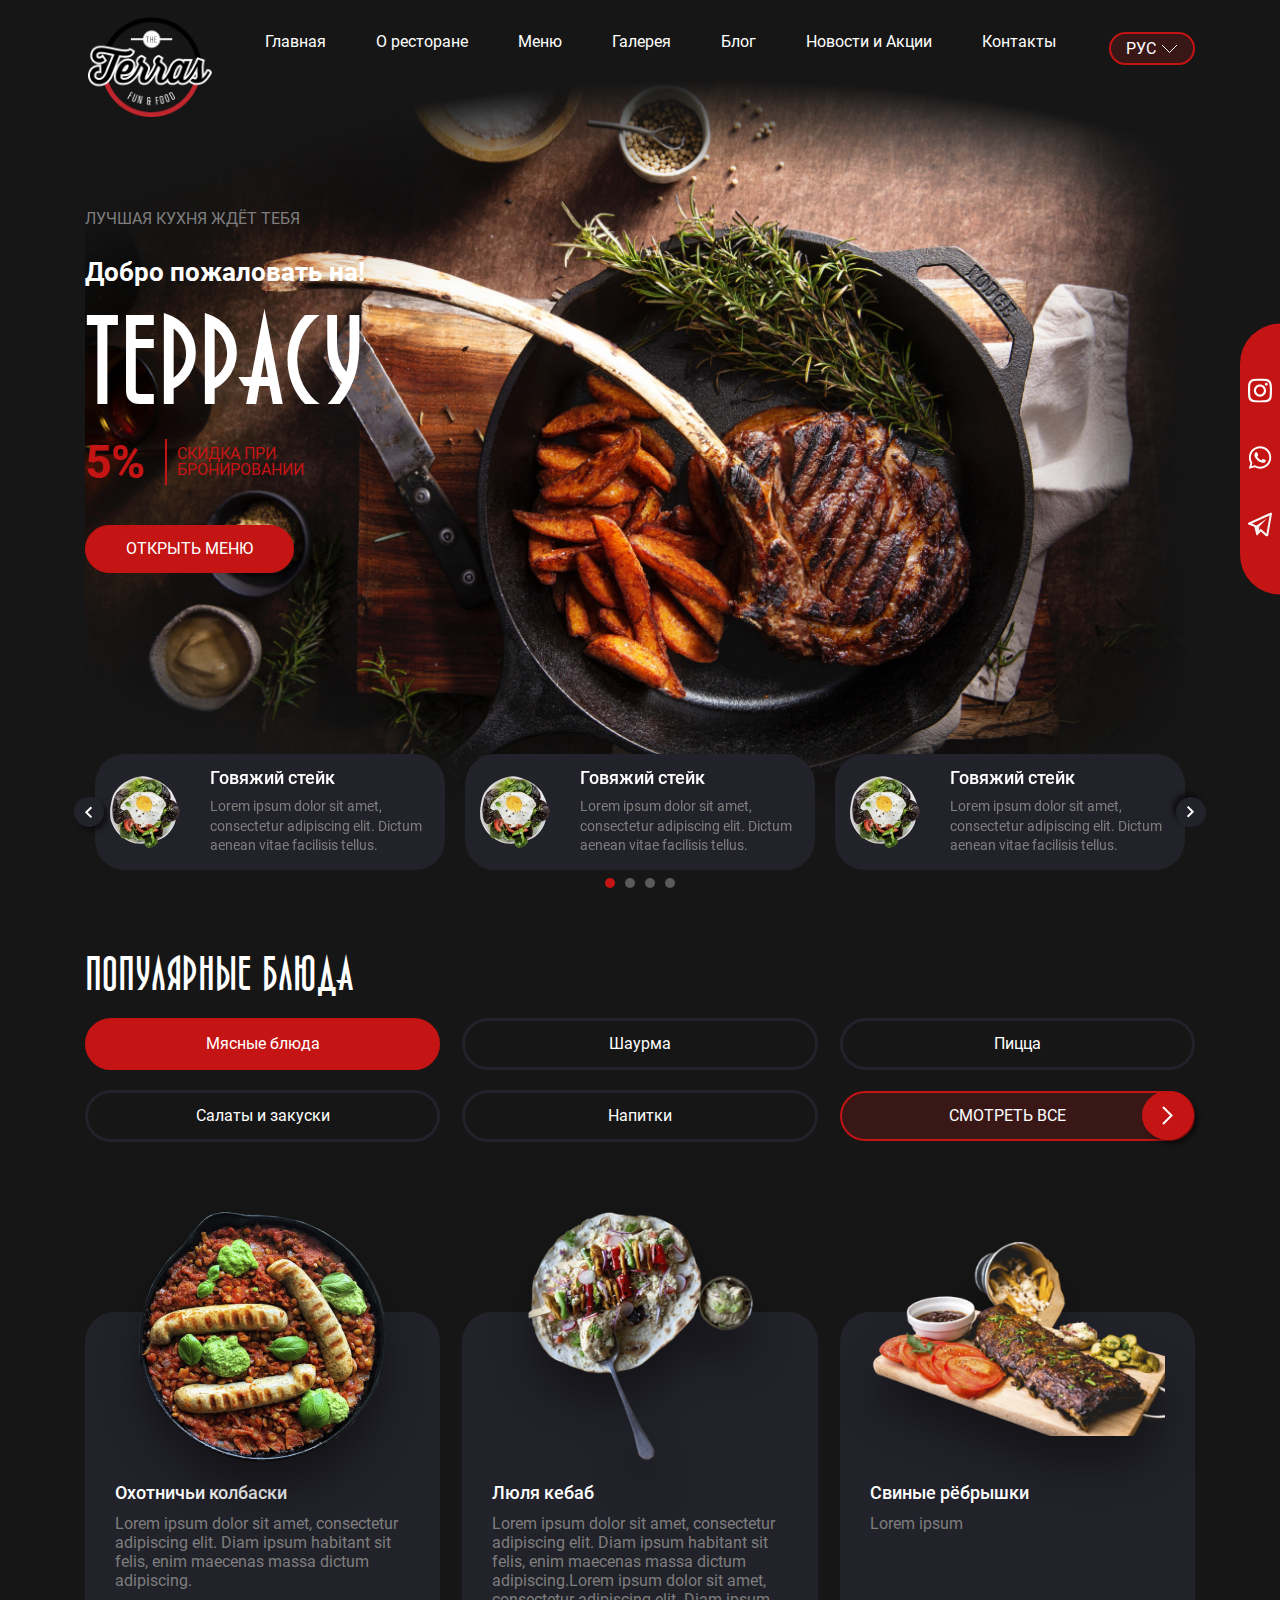
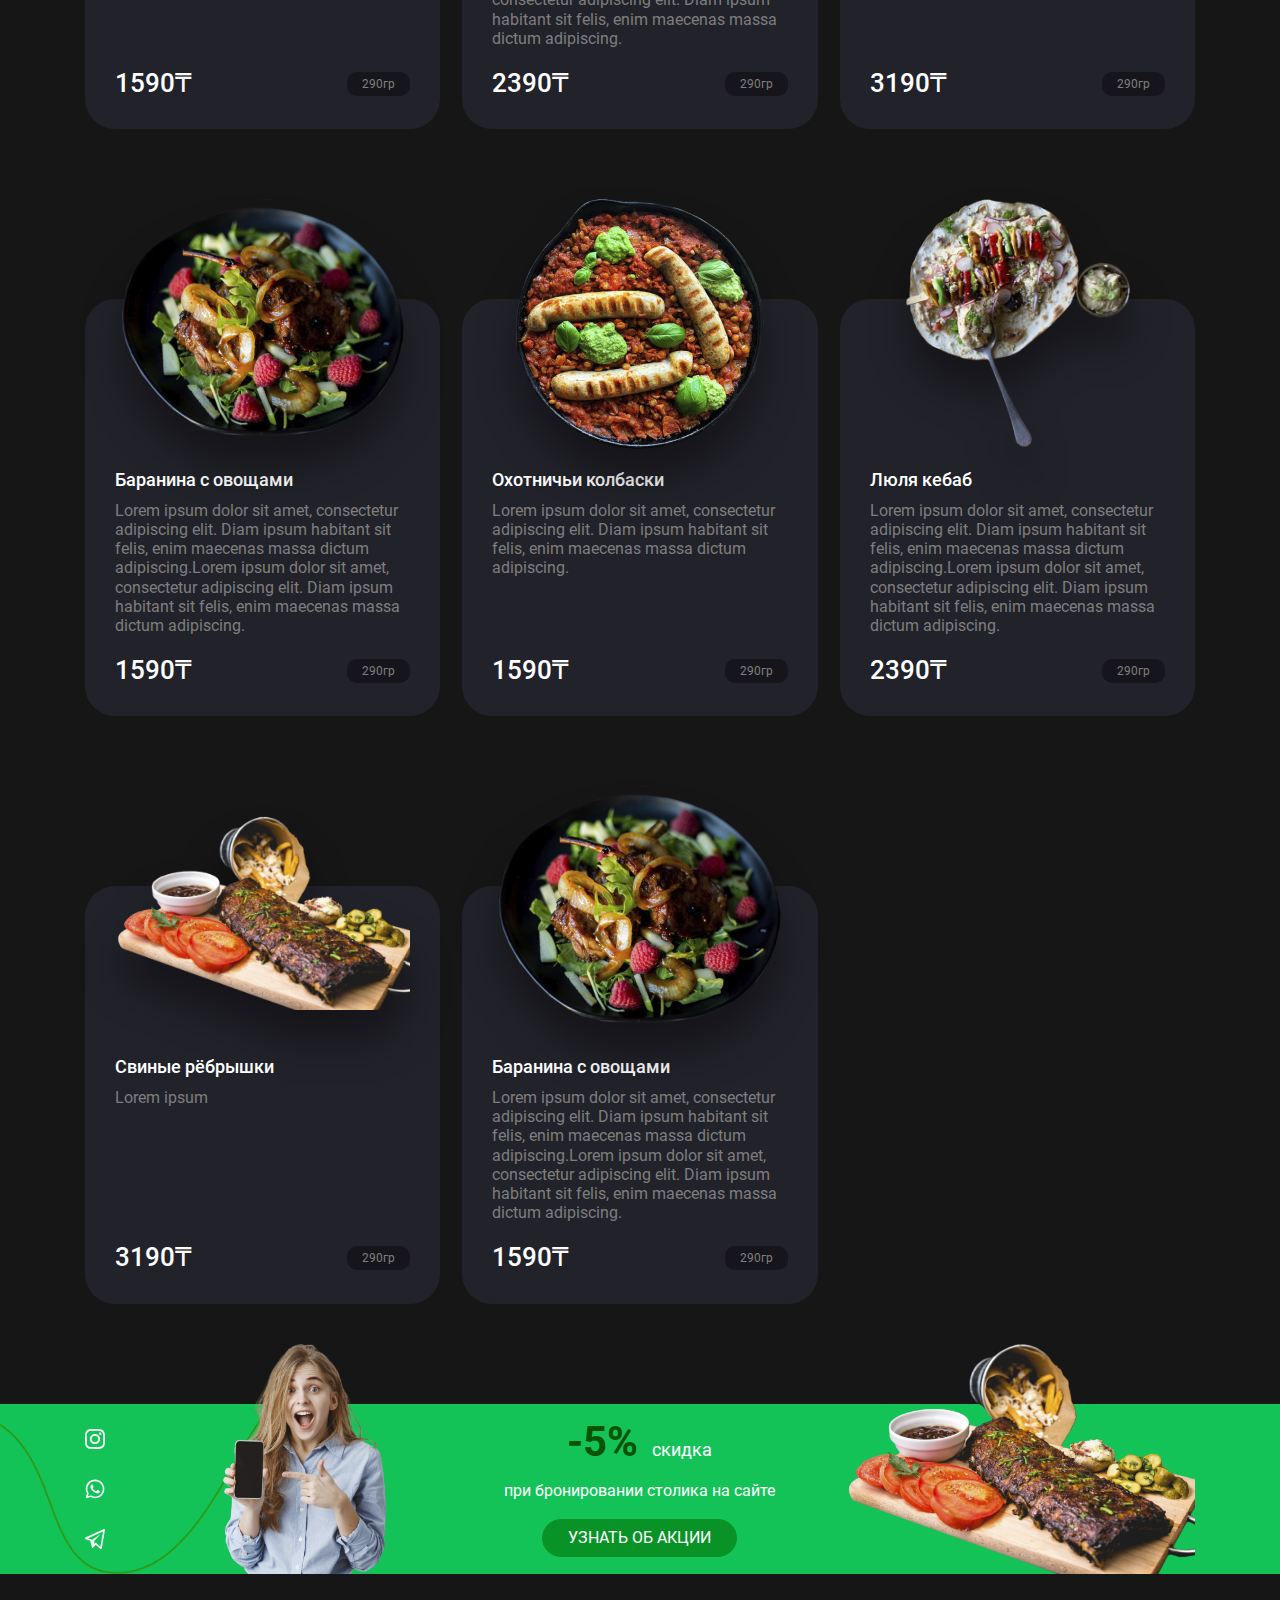
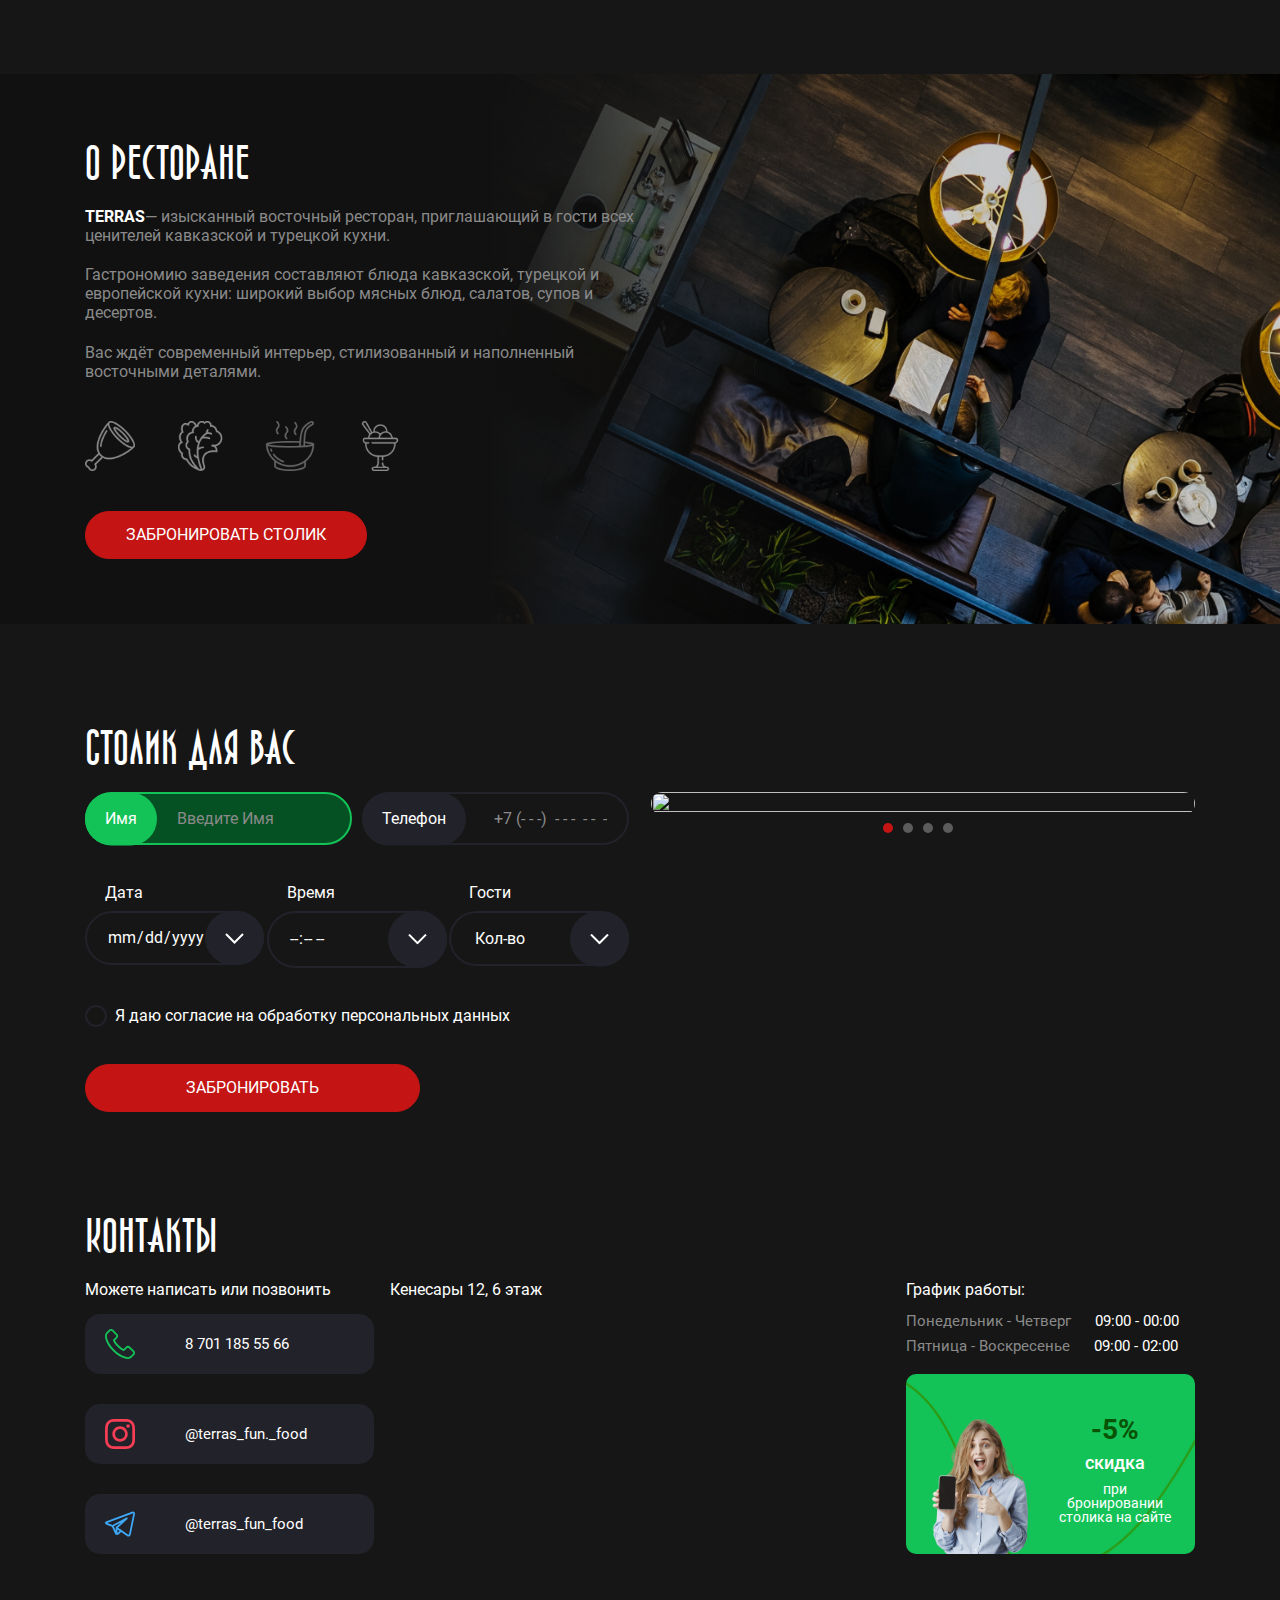
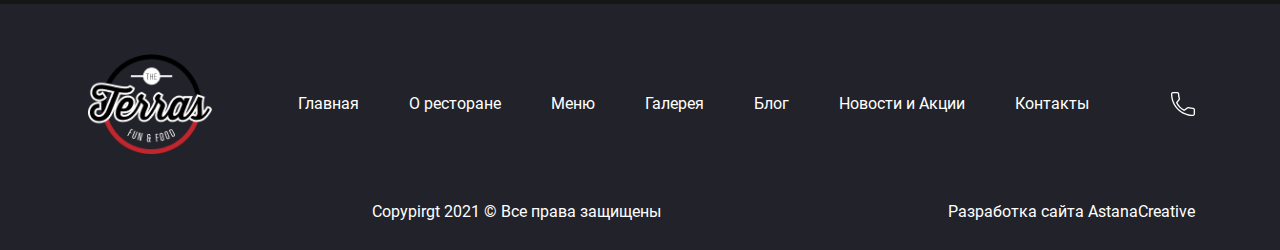
==== commit 03376425: "Update index.html" ====
--- a/index.html
+++ b/index.html
@@ -771,6 +771,10 @@
     <script src="js/slick.min.js"></script>
     <script src="js/script.js"></script>
     <!-- scripts end -->
+    <script>
+        let vh = window.innerHeight * 0.01;
+        document.documentElement.style.setProperty('--vh', `${vh}px`);
+    </script>
 </body>
 
 </html>--- a/css/style.css
+++ b/css/style.css
@@ -141,7 +141,7 @@
 /* SECTION WELCOM */
 
 .welcom {
-    height: 100vh;
+    height: calc(var(--vh, 1vh) * 100);
     max-height: 1080px;
     /* background: url('../img/bgwelcom.jpg') right no-repeat;
     background-size: 1100px 750px; */
@@ -221,7 +221,7 @@
 
 .welcom__slider {
     margin-top: auto;
-    margin-bottom: 40px;
+    margin-bottom: 30px;
 }
 
 .welcom__link {
@@ -278,13 +278,13 @@
 }
 
 .welcom__slider .slick_arrow.slick_prev {
-    left: -3%;
+    left: -1%;
     top: 50%;
     transform: translateY(-50%);
 }
 
 .welcom__slider .slick_arrow.slick_next {
-    right: -3%;
+    right: -1%;
     top: 50%;
     transform: translateY(-50%) rotate(180deg);
 }
@@ -2692,7 +2692,7 @@
     .welcom__slider {
         width: 90%;
         margin: 0 auto;
-        margin-bottom: 90px;
+        margin-bottom: 30px;
     }
     .welcom__title {
         font-size: 31px;
@@ -2744,13 +2744,13 @@
         margin-top: 150px;
     }
     .welcom__slider .slick_arrow.slick_prev {
-        left: -6%;
+        left: 0%;
     }
     .welcom__slider .slick_arrow.slick_next {
-        right: -6%;
+        right: 0%;
     }
     .welcom__text {
-        color: rgb(200 195 195);
+        color: rgb(227 225 225);
     }
     .link__items {
         padding: 90px 10px;
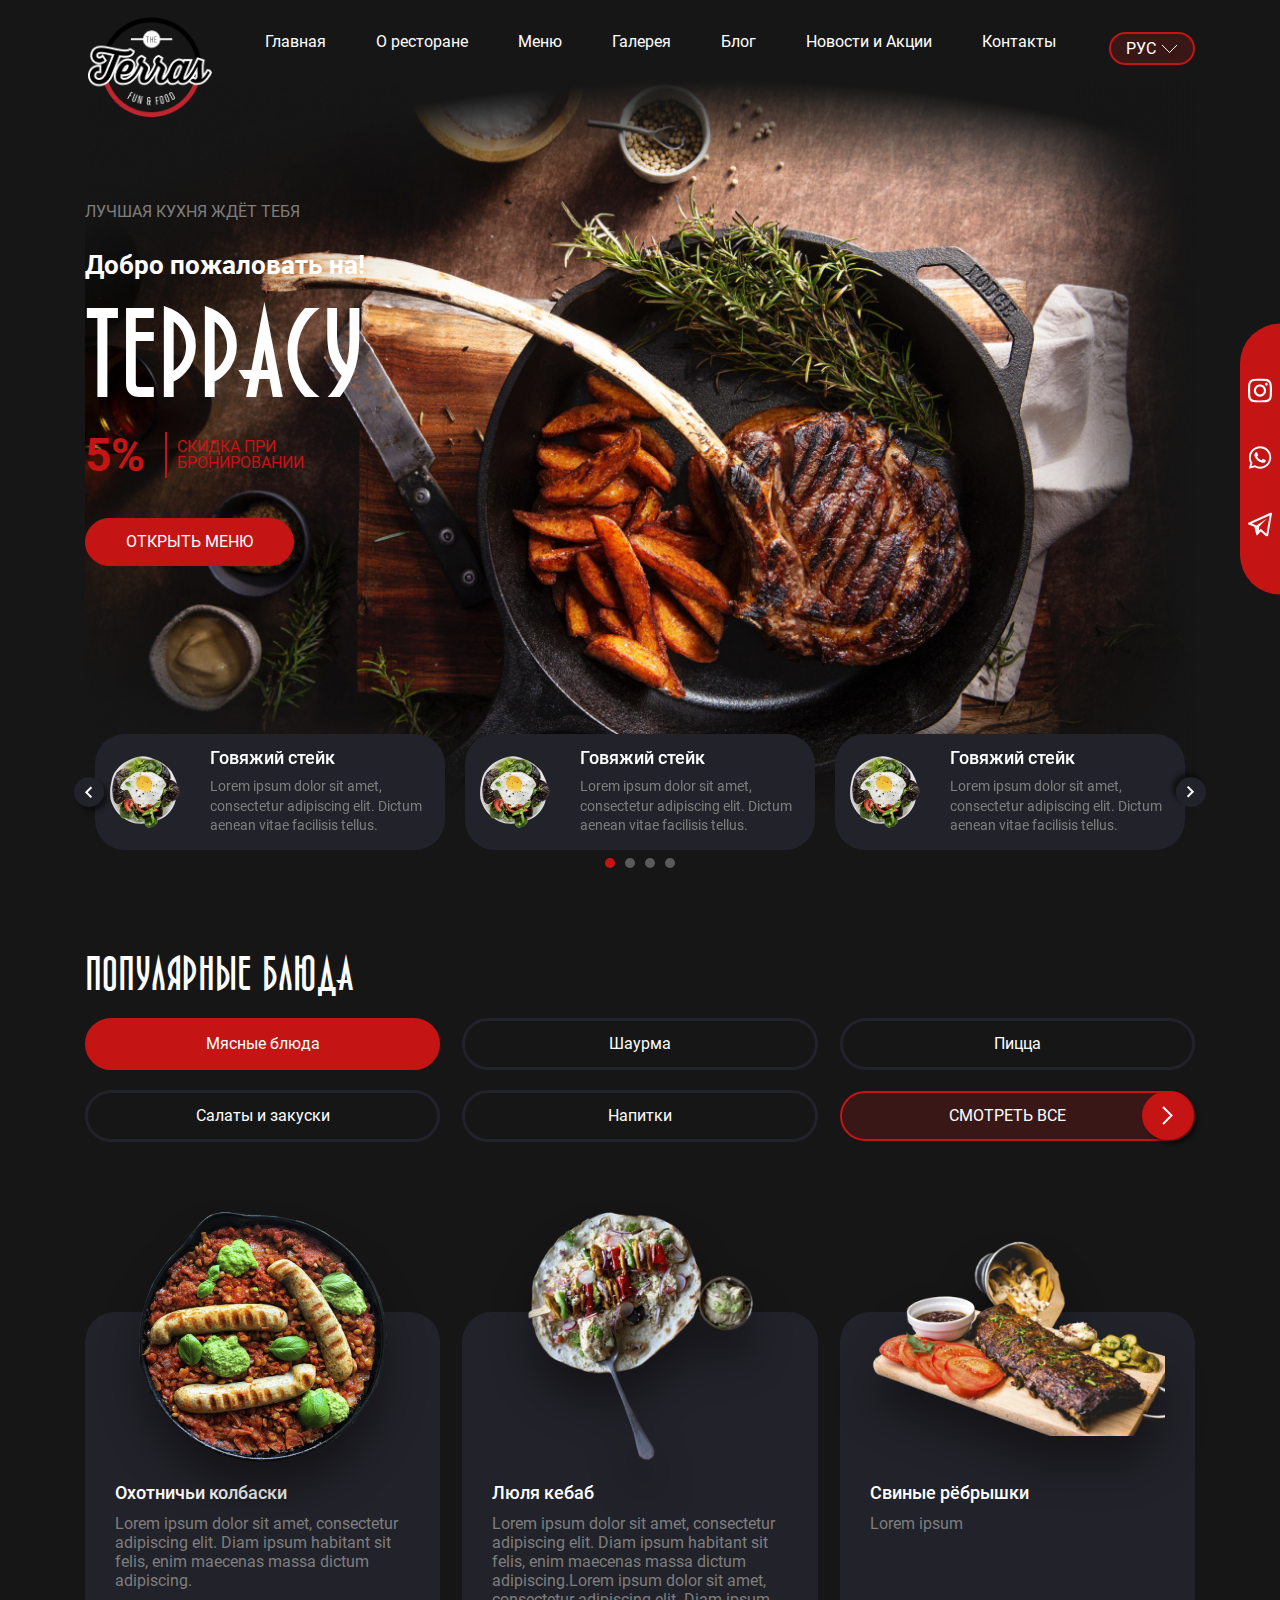
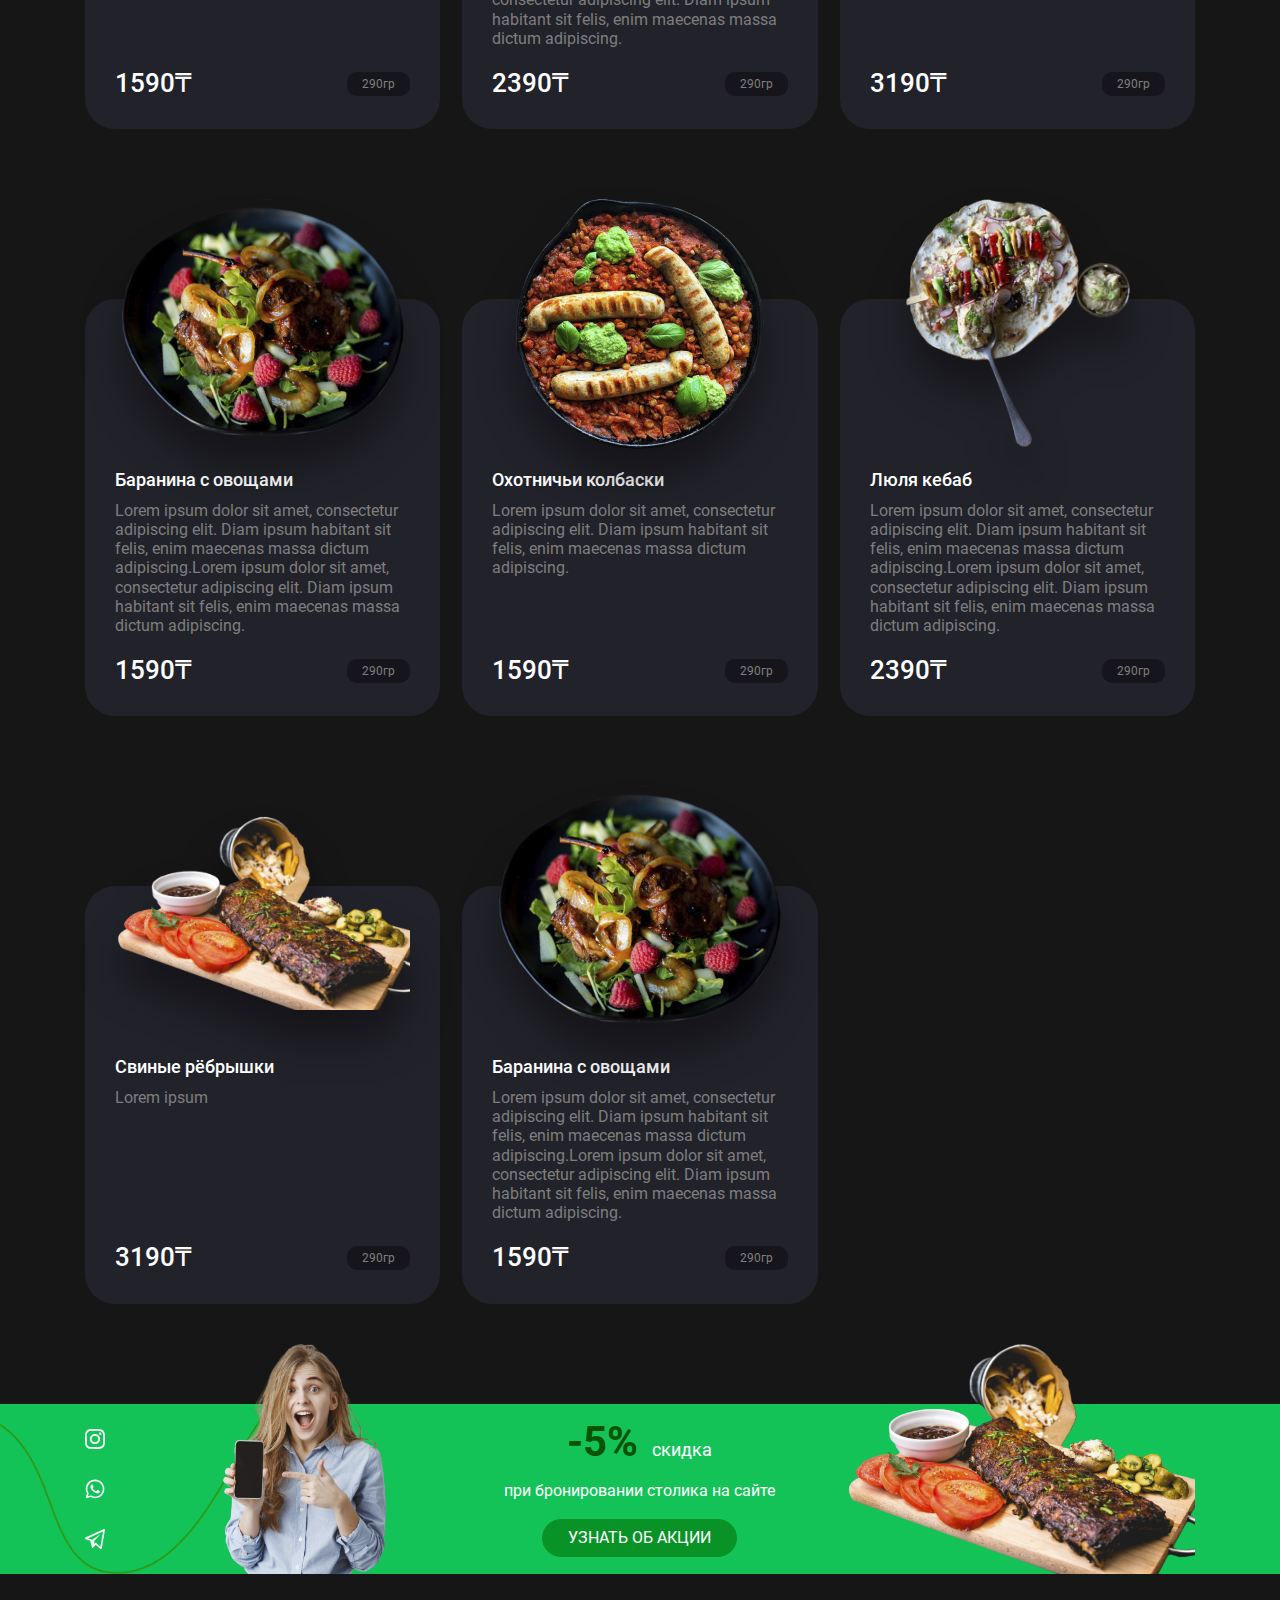
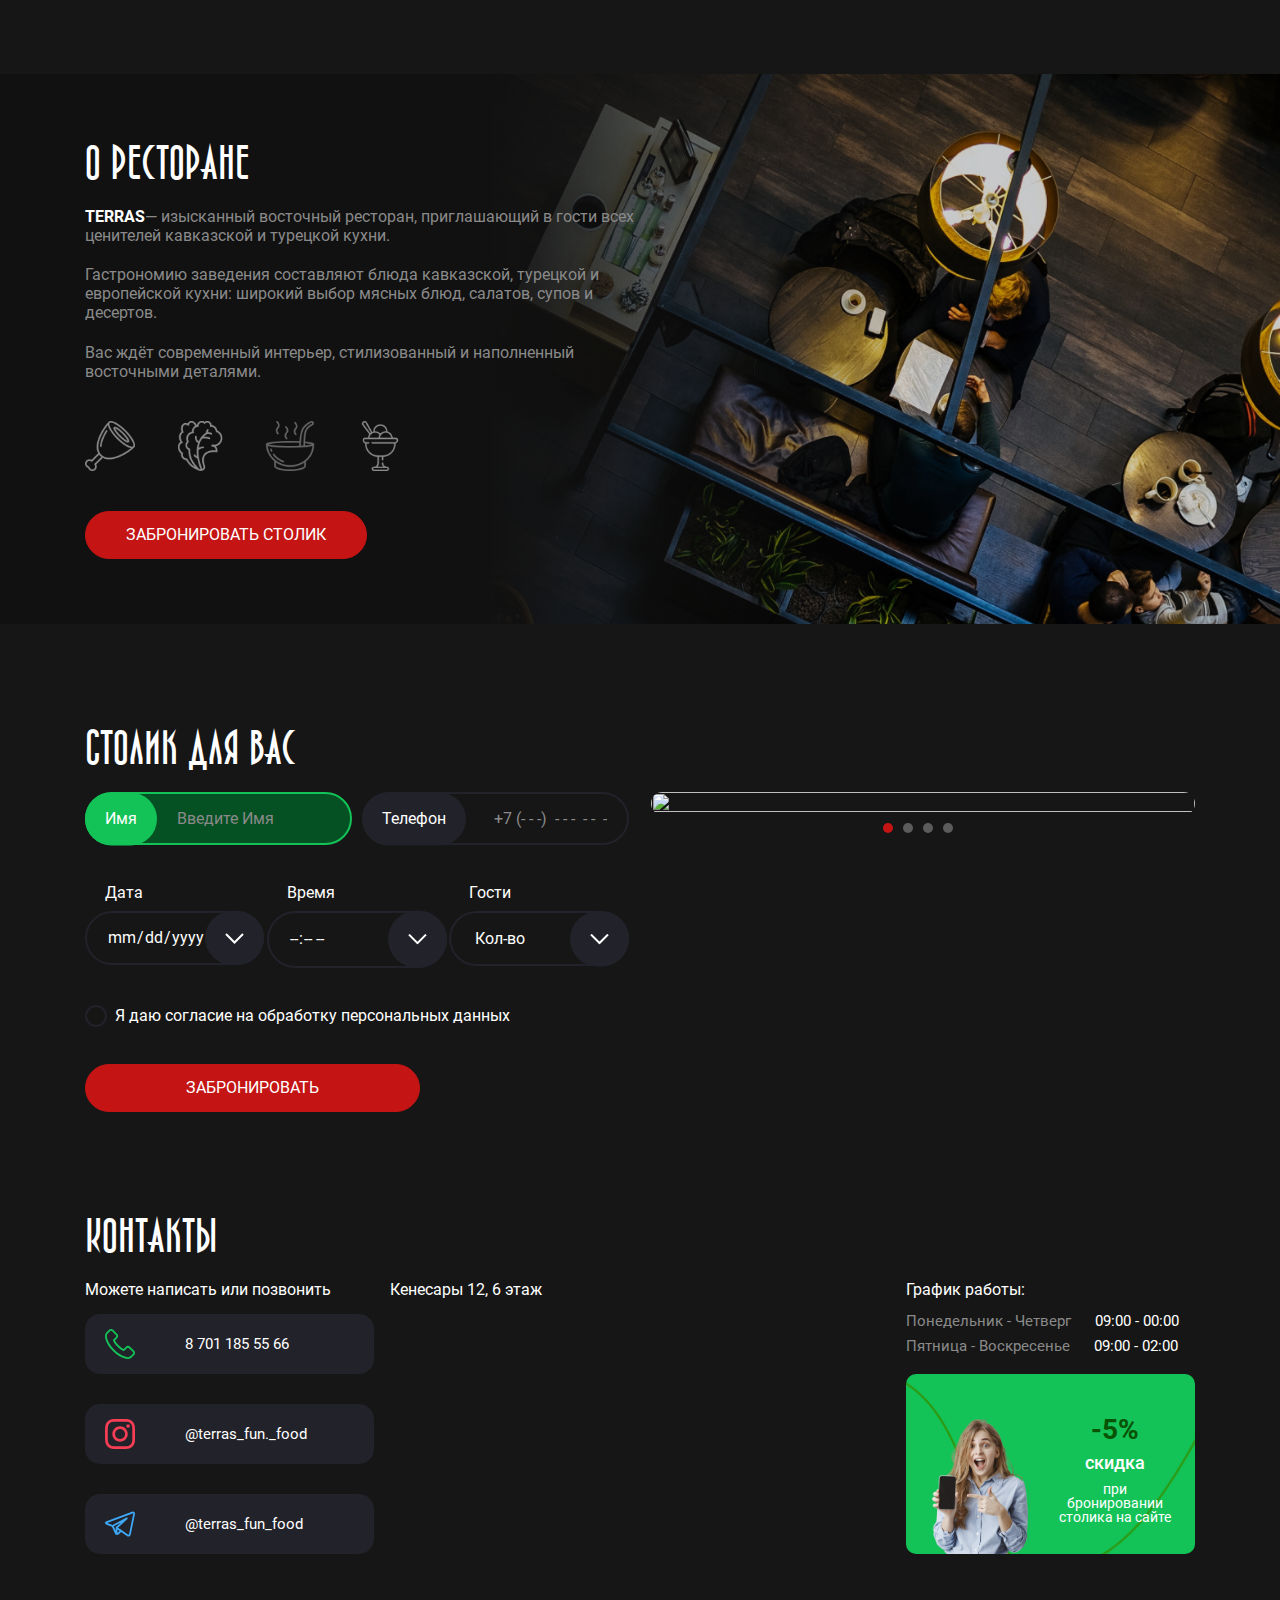
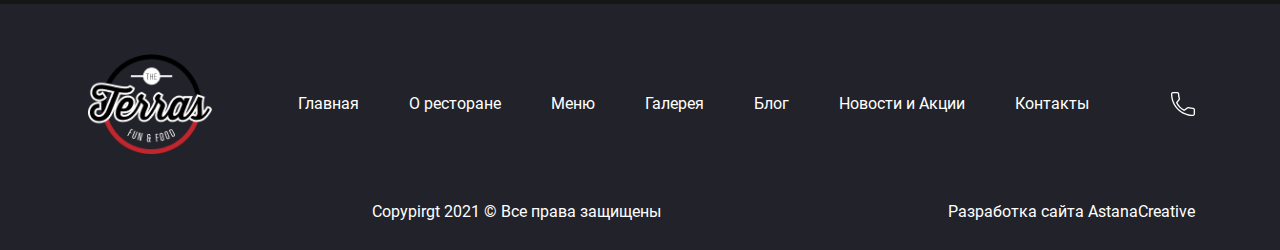
==== commit 1b913584: "Update index.html" ====
--- a/index.html
+++ b/index.html
@@ -772,8 +772,10 @@
     <script src="js/script.js"></script>
     <!-- scripts end -->
     <script>
-        let vh = window.innerHeight * 0.01;
-        document.documentElement.style.setProperty('--vh', `${vh}px`);
+        window.addEventListener('resize', () => {
+            let vh = window.innerHeight * 0.01;
+            document.documentElement.style.setProperty('--vh', `${vh}px`);
+        });
     </script>
 </body>
 
--- a/css/style.css
+++ b/css/style.css
@@ -221,7 +221,7 @@
 
 .welcom__slider {
     margin-top: auto;
-    margin-bottom: 30px;
+    margin-bottom: 50px;
 }
 
 .welcom__link {
@@ -2689,6 +2689,9 @@
 }
 
 @media(max-width: 992px) {
+    .welcom__slider-item {
+        border-radius: 15px;
+    }
     .welcom__slider {
         width: 90%;
         margin: 0 auto;
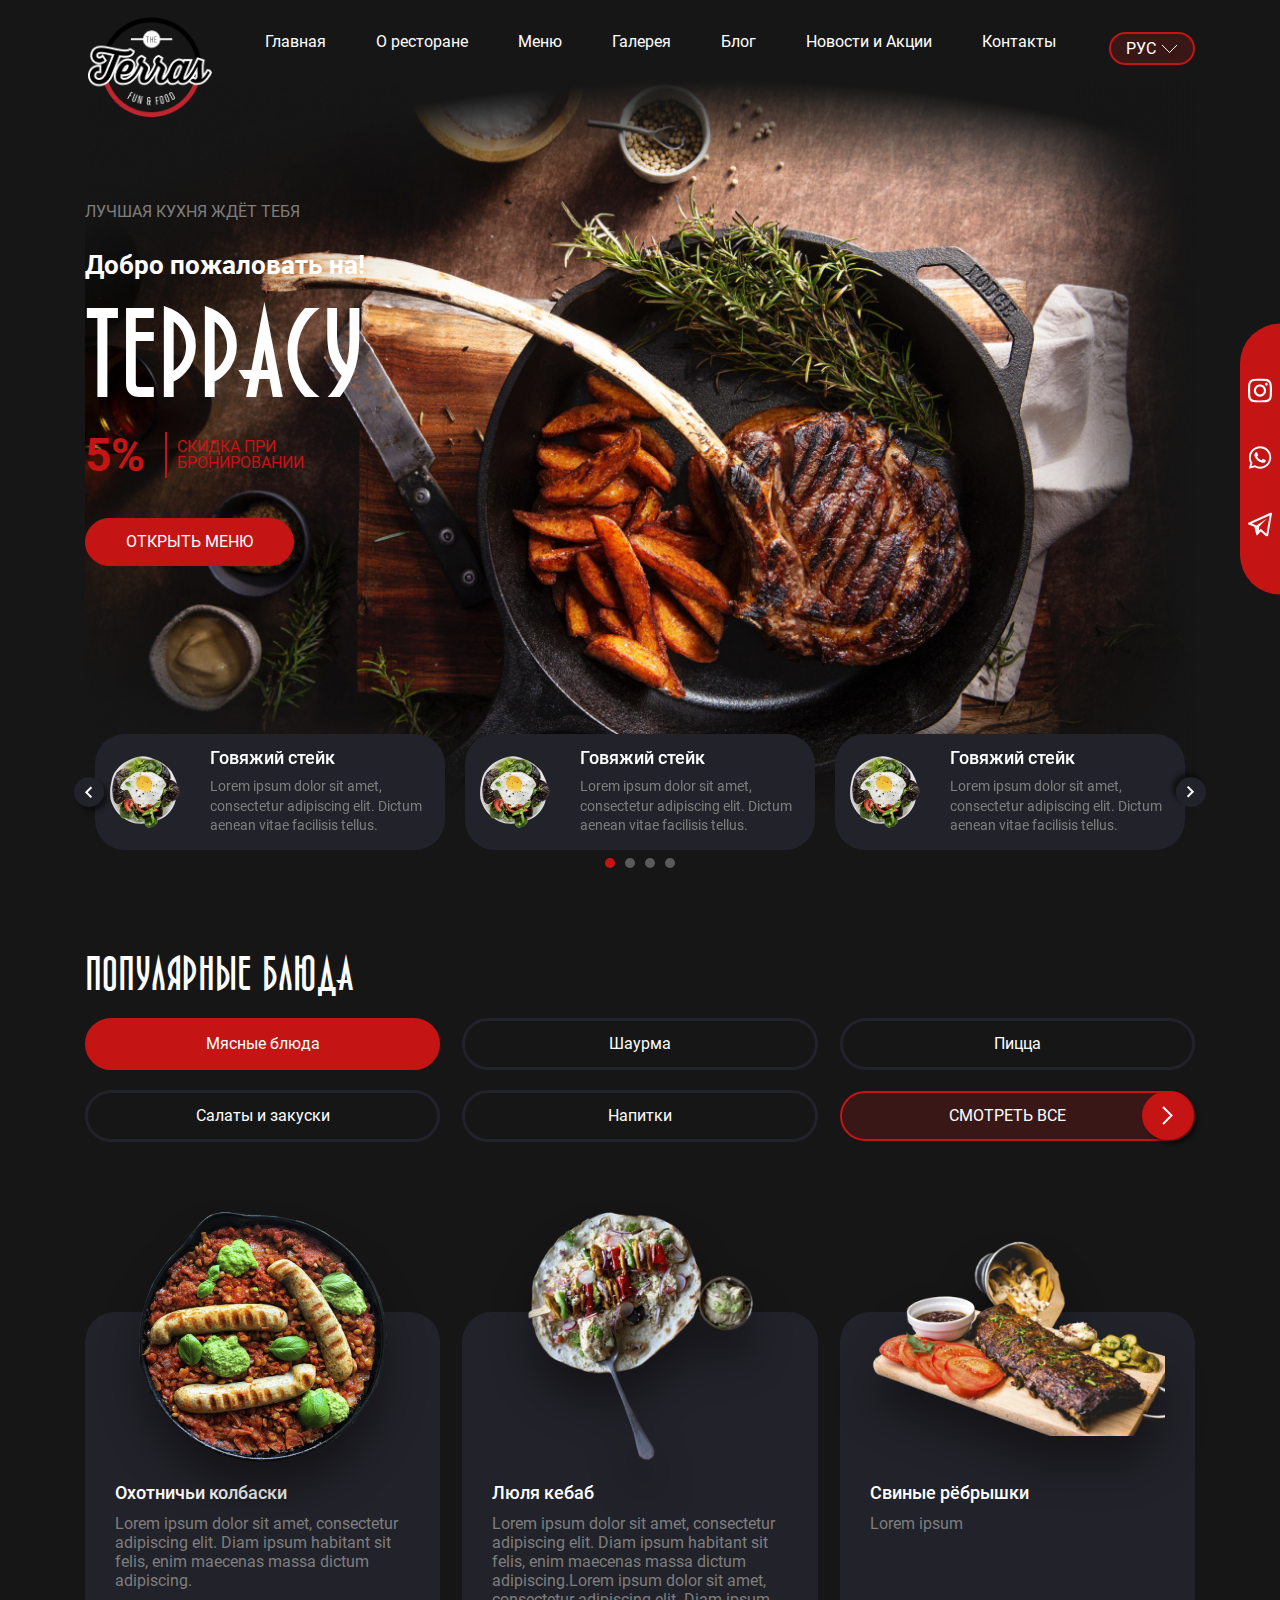
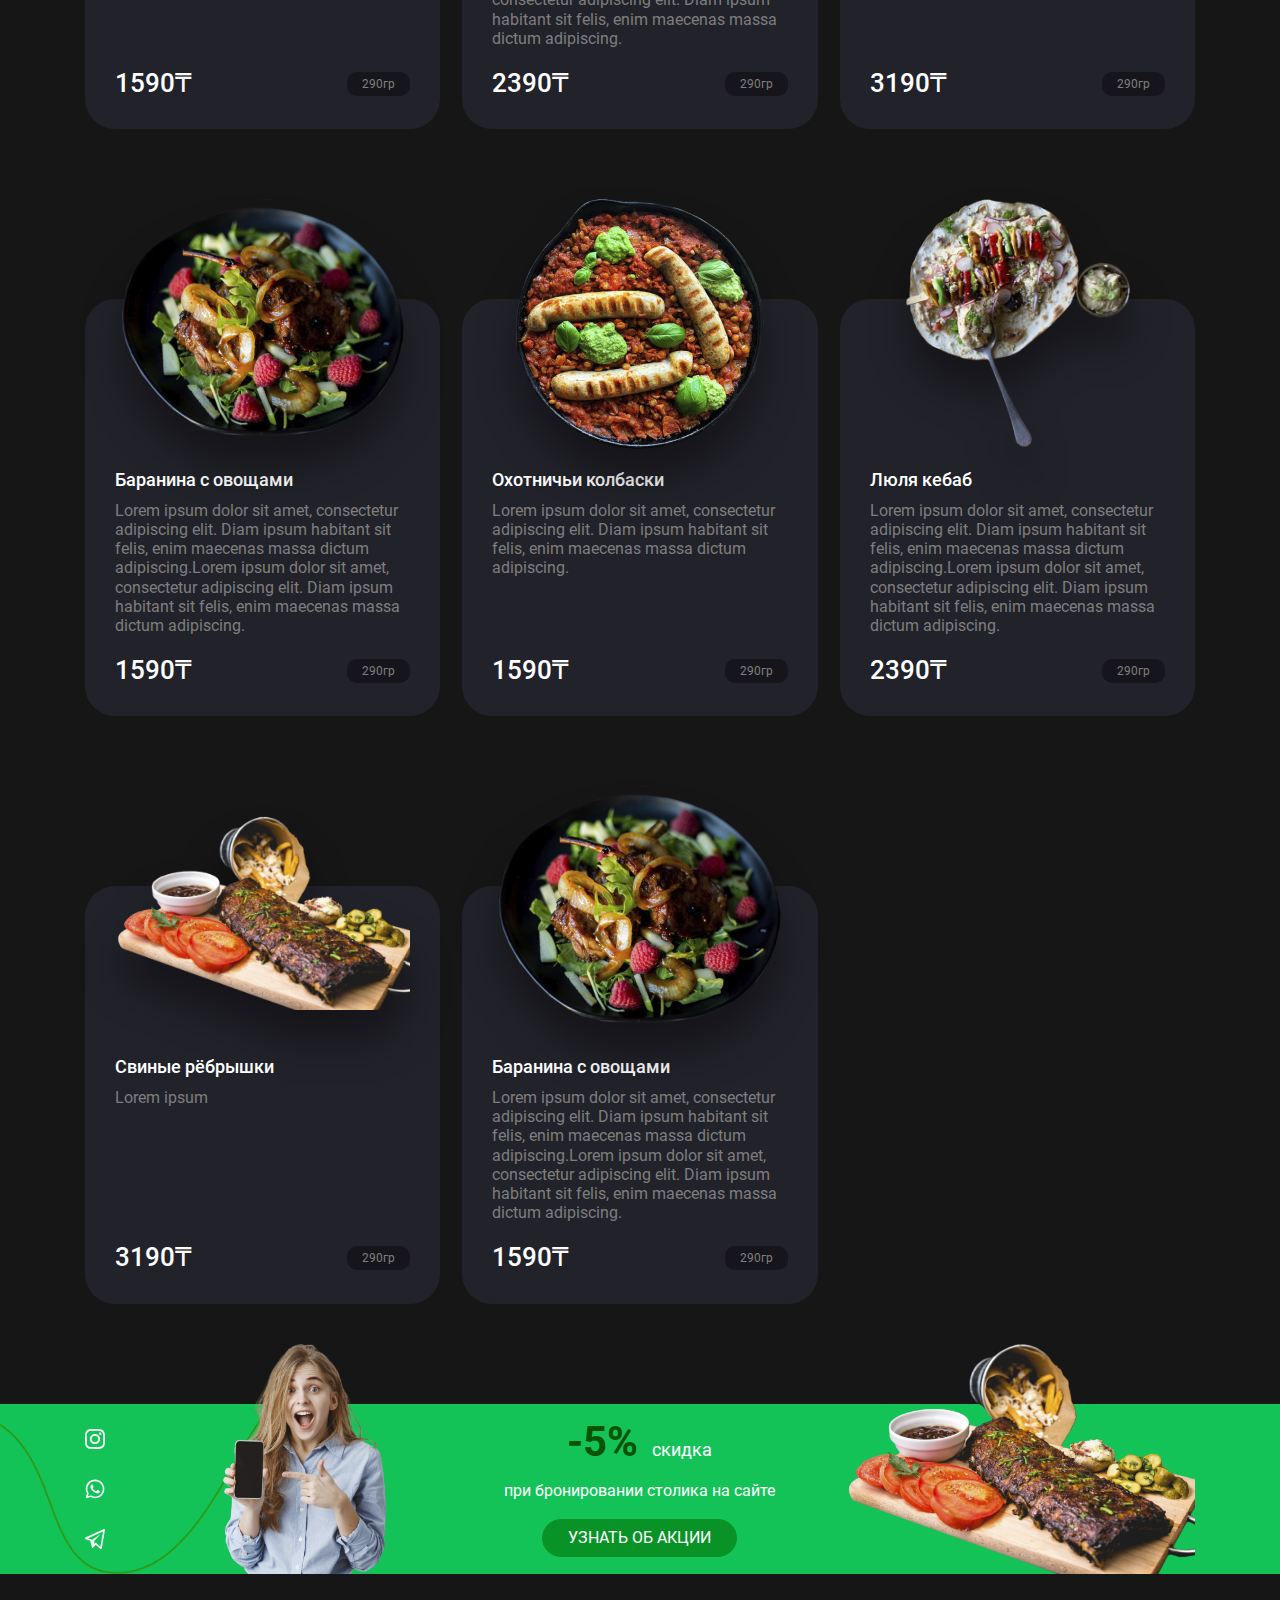
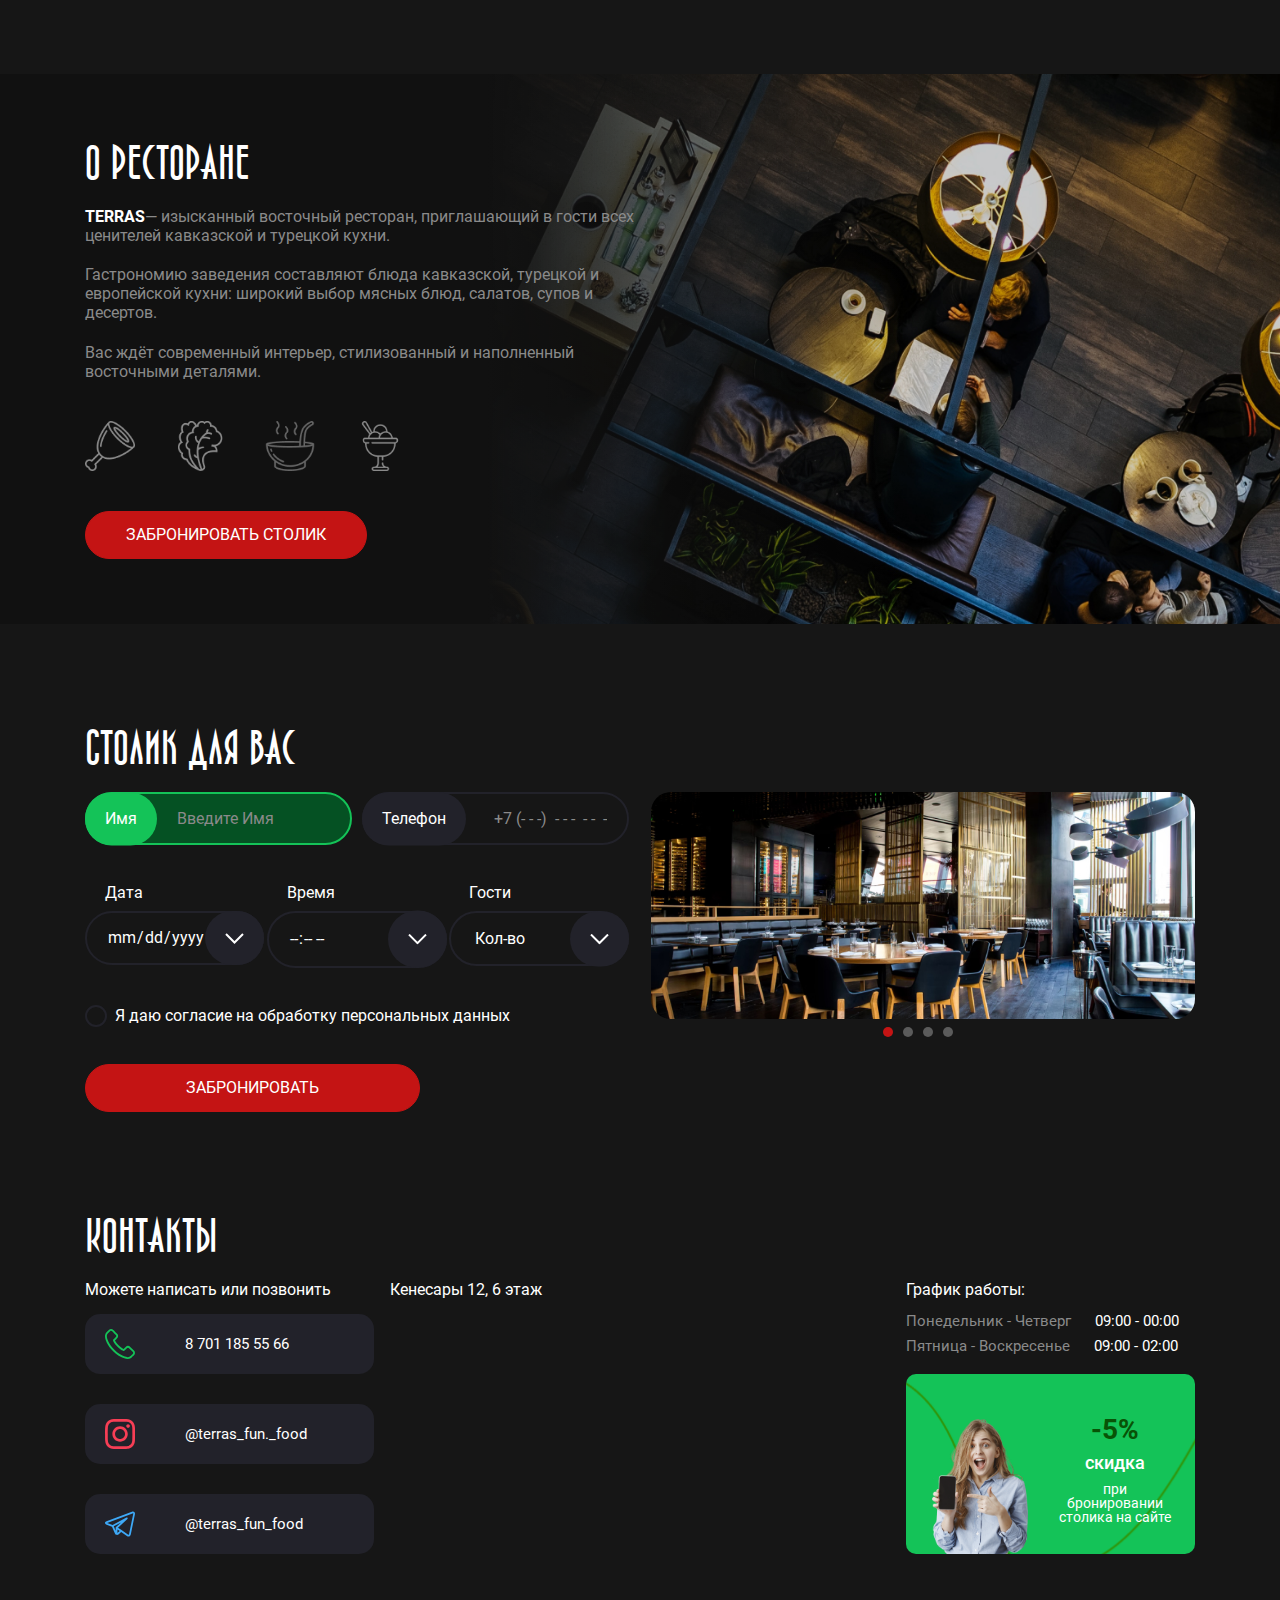
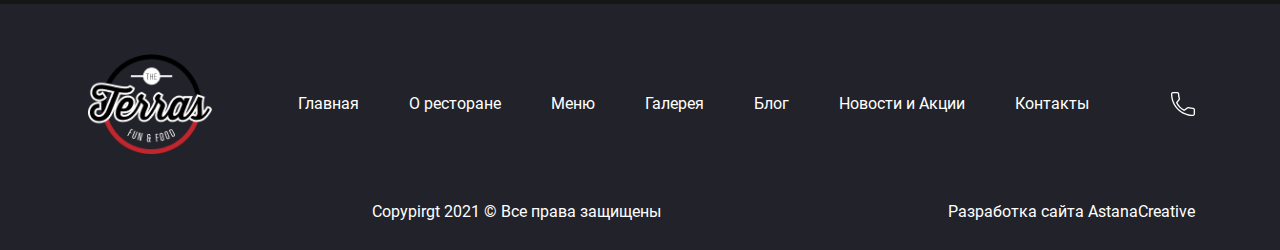
==== commit ae70e383: "Update index.html" ====
--- a/index.html
+++ b/index.html
@@ -627,14 +627,14 @@
                             <div class="contact__item-title">График работы:</div>
                             <div class="contact__time-row">Понедельник - Четверг <span>09:00 - 00:00</span></div>
                             <div class="contact__time-row">Пятница - Воскресенье <span>09:00 - 02:00</span></div>
-                            <div class="contact__discount flex">
+                            <a href="#" class="contact__discount flex">
                                 <img src="img/girl.png" alt="">
                                 <div class="contact__discount-title">
                                     <span>-5%</span> <br>
                                     <span>скидка</span>
                                     <br> при бронировании<br> столика на сайте
                                 </div>
-                            </div>
+                            </a>
                         </div>
                     </div>
                 </div>
@@ -766,16 +766,23 @@
             </ul>
         </div>
     </div>
+    <div class="popup-form active">
+        <div class="popup-form_box">
+            <a href="javascript:;" class="popup-closer">
+                <img src="img/krest.png" alt="">
+            </a>
+            <img class="popup-icon" src="img/popupimg.png" alt="">
+            <div class="popup-title">Благодарим!</div>
+            <p class="popup-text">Ваша заявка передана администратору. <br>Ждём вас в нашем ресторане!</p>
+            <div class="popup-pretitle">Ожидайте звона<br> администратора</div>
+        </div>
+    </div>
     <!-- scripts -->
     <script src="js/jquery-3.6.0.min.js"></script>
     <script src="js/slick.min.js"></script>
     <script src="js/script.js"></script>
     <!-- scripts end -->
     <script>
-        window.addEventListener('resize', () => {
-            let vh = window.innerHeight * 0.01;
-            document.documentElement.style.setProperty('--vh', `${vh}px`);
-        });
     </script>
 </body>
 
--- a/css/style.css
+++ b/css/style.css
@@ -88,6 +88,11 @@
     line-height: 120%;
     align-items: center;
     background: #391717;
+    transition: .2s linear;
+}
+
+.header__lang-active:hover {
+    background: #C41414;
 }
 
 .header__lang-active img {
@@ -275,6 +280,12 @@
     background-color: #22222A;
     cursor: pointer;
     z-index: 10;
+    transition: .3s linear;
+}
+
+.welcom__slider .slick_arrow.slick_next:hover,
+.welcom__slider .slick_arrow.slick_prev:hover {
+    background-color: #5b5b5c;
 }
 
 .welcom__slider .slick_arrow.slick_prev {
@@ -956,6 +967,23 @@
     margin-top: 20px;
     background: url('../img/linedisc.png') left no-repeat;
     background-color: #14C358;
+    transition: .2s linear;
+}
+
+.contact__discount:hover {
+    animation: jump .6s ease-in-out infinite;
+}
+
+@keyframes jump {
+    0% {
+        transform: translateY(0);
+    }
+    50% {
+        transform: translateY(-10px);
+    }
+    100% {
+        transform: translateY(0);
+    }
 }
 
 .contact__discount img {
@@ -1380,7 +1408,9 @@
 .line {
     position: absolute;
     z-index: -2;
-    width: 1404px;
+    width: 95%;
+    height: 100%;
+    top: -5%;
 }
 
 .about__items {
@@ -1391,17 +1421,55 @@
 .about__item {
     display: flex;
     width: 60%;
+    align-items: center;
+}
+
+.about__info {
+    position: relative;
+    margin-bottom: 40px;
+    z-index: -1;
+}
+
+.myata {
+    position: absolute;
+}
+
+.about__item:nth-child(1) .myata {
+    top: 10px;
+    right: 0;
+    z-index: 1;
+}
+
+.about__item:nth-child(4) .myata {
+    top: 10px;
+    left: -10px;
+    z-index: 1;
+}
+
+.about__title {
+    position: relative;
+    z-index: 2;
 }
 
 .about__img {
+    position: relative;
     display: flex;
     justify-content: center;
     align-items: center;
     width: 360px;
     height: 360px;
     flex-shrink: 0;
+    border-radius: 100%;
+}
+
+.about__img::before {
+    position: absolute;
+    content: '';
+    width: 100%;
+    height: 100%;
     border: 2px solid #C41414;
     border-radius: 100%;
+    z-index: -2;
 }
 
 .about__img img {
@@ -1422,6 +1490,7 @@
 
 .about__item:nth-child(even) .about__title.title {
     text-align: left;
+    margin-left: 40px;
 }
 
 .about__item:nth-child(even) .about__text {
@@ -1444,11 +1513,13 @@
     margin-left: -80px;
 }
 
-.about__item {
+
+/* .about__item {
     opacity: 0;
-}
-
-.about__item:nth-child(1).animation {
+} */
+
+
+/* .about__item:nth-child(1).animation {
     animation: animationBlockLeft 1s linear forwards;
 }
 
@@ -1507,7 +1578,15 @@
     top: 60%;
     left: 75%;
     transform: translate(-75%, -60%);
-}
+} */
+
+
+/* .about__container {
+    background: url('../img/line.png') center no-repeat;
+    background-size: 90%;
+    background-position-y: 50px;
+    z-index: -1;
+} */
 
 
 /* SECTION ABOUT END */
@@ -1609,6 +1688,7 @@
     background: #22222A;
     cursor: pointer;
     transition: .1s linear;
+    z-index: 3;
 }
 
 .menu__slider {
@@ -1914,6 +1994,11 @@
     width: 25%;
 }
 
+.blog__item.bottom .blog__img:first-child {
+    display: flex;
+    align-self: flex-end;
+}
+
 .blog__item.bottom .blog__img img {
     border-radius: 100%;
     width: 300px;
@@ -2062,6 +2147,9 @@
 .inner__item:nth-child(even) .inner__img img {
     border-top-right-radius: 200px;
     border-bottom-right-radius: 200px;
+}
+
+.inner__img img {
     height: 230px;
 }
 
@@ -2287,6 +2375,17 @@
     max-height: 1080px;
     background: url('../img/404.jpg') right no-repeat;
     background-size: 50% 100%;
+    position: relative;
+}
+
+.notfound .bigcircle {
+    top: 50%;
+}
+
+.notfound .smallcircle {
+    top: 10%;
+    left: 30%;
+    z-index: 1;
 }
 
 .notfound .container {
@@ -2387,7 +2486,82 @@
 
 /* BURGER */
 
+
+/* popup */
+
+.popup-form {
+    position: fixed;
+    top: 0;
+    left: 0;
+    right: 0;
+    bottom: 0;
+    background: rgba(0, 0, 0, 0.18);
+    backdrop-filter: blur(20px);
+    z-index: 15;
+    justify-content: center;
+    align-items: center;
+    opacity: 0;
+    transition: .3s linear;
+    display: none;
+}
+
+.popup-form.active {
+    opacity: 1;
+}
+
+.popup-form_box {
+    position: relative;
+    z-index: 16;
+    padding: 70px 90px;
+    background: #22222A;
+    border-radius: 30px;
+    text-align: center;
+}
+
+.popup-closer {
+    position: absolute;
+    right: 5%;
+    top: 5%;
+    background: #22222A;
+    box-shadow: 0px 0px 17px rgba(0, 0, 0, 0.5);
+    padding: 10px;
+    border-radius: 100%;
+}
+
+.popup-closer img {
+    pointer-events: none;
+}
+
+.popup-icon {
+    margin: 0 auto;
+}
+
+.popup-title {
+    font-size: 70px;
+    font-family: 'Amster';
+    margin-top: 50px;
+}
+
+.popup-text {
+    font-weight: 300;
+    font-size: 16px;
+    line-height: 140%;
+}
+
+.popup-pretitle {
+    font-size: 18px;
+    margin-top: 80px;
+    line-height: 140%;
+    text-transform: uppercase;
+}
+
+
+/* popup */
+
 @media(max-width: 1650px) {
+    /* .about__container {
+        background-position-y: 100px;
+    } */
     body {
         font-size: 16px;
     }
@@ -2442,9 +2616,66 @@
     .footer__container {
         padding: 60px 0;
     }
+    .breadcrumbs__list::before {
+        left: 41%;
+    }
+    .breadcrumbs__list::after {
+        right: 41%;
+    }
+    .counter__item .count {
+        font-size: 162px;
+    }
+    .counter__item .count__text {
+        font-size: 28px;
+    }
+    .bigcircle {
+        width: 540px;
+        height: 540px;
+    }
+    .bigcircle-middle {
+        width: 320px;
+        height: 320px;
+    }
+    .bigcircle-bottom {
+        width: 245px;
+        height: 245px;
+    }
+    .about__img {
+        width: 350px;
+        height: 350px;
+    }
+    .line {
+        width: 94%;
+        height: 100%;
+        top: -5%;
+    }
+    .counter__container {
+        padding-top: 0;
+    }
+    .about__text {
+        padding: 30px 30px 30px 110px;
+    }
+    .about__item:nth-child(even) .about__text {
+        padding: 30px 110px 30px 30px;
+    }
+    .menu__dishes {
+        margin-top: 50px;
+    }
+    .gallery__items {
+        grid-auto-rows: minmax(330px, 330px);
+    }
+    .blog__item {
+        min-height: 450px;
+    }
+    .blog__item:not(:first-child) {
+        padding-top: 50px;
+    }
 }
 
 @media(max-width: 1550px) {
+    /* .about__container {
+        background-position-y: 120px;
+    } */
     .link__items {
         padding: 55px 8px;
     }
@@ -2467,6 +2698,35 @@
     }
     .welcom__container {
         background-size: 100%;
+    }
+    .about__item {
+        width: 65%;
+    }
+    .counter__item .count {
+        font-size: 152px;
+    }
+    .about__item:nth-child(even) {
+        margin-left: 30%;
+    }
+    .about__item {
+        width: 70%;
+    }
+    .menu__slider-item {
+        padding: 15px;
+    }
+    .menu__slider-item img {
+        width: 65px;
+        height: 65px;
+    }
+    .galslider__item {
+        width: 900px;
+        height: 450px;
+    }
+    .gallery__items {
+        grid-auto-rows: minmax(310px, 310px);
+    }
+    .inner__img img {
+        height: 200px;
     }
 }
 
@@ -2496,9 +2756,38 @@
     .footer__container {
         padding: 40px 0;
     }
+    .about__img {
+        width: 330px;
+        height: 330px;
+    }
+    .menu__slider-item {
+        width: 13%;
+        margin-right: 1.48%;
+    }
+    .gallery__items {
+        grid-auto-rows: minmax(290px, 290px);
+    }
+    .blog__text {
+        width: 45%;
+    }
+    .blog__text p {
+        margin-top: 30px;
+    }
+    .blog__item.bottom .blog__img:nth-child(1) img {
+        height: 500px;
+    }
 }
 
 @media(max-width: 1350px) {
+    .popup-form_box {
+        padding: 50px;
+    }
+    .popup-title {
+        font-size: 60px;
+    }
+    .popup-pretitle {
+        margin-top: 50px;
+    }
     .header__logo {
         margin-right: 50px;
     }
@@ -2533,12 +2822,6 @@
     .welcom__slider-img {
         width: 70px;
     }
-    /* .welcom__content {
-        margin-bottom: 150px;
-    } */
-    /* .welcom__container {
-        background-size: 80% 60%;
-    } */
     .title {
         font-size: 48px;
     }
@@ -2611,20 +2894,110 @@
     .footer__icon {
         margin-right: 0;
     }
+    .counter__item .count {
+        font-size: 132px;
+    }
+    .counter__item .count__text {
+        font-size: 26px;
+    }
+    .bigcircle {
+        width: 400px;
+        height: 400px;
+    }
+    .bigcircle-middle {
+        width: 220px;
+        height: 220px;
+    }
+    .bigcircle-bottom {
+        width: 173px;
+        height: 173px;
+    }
+    .smallcircle {
+        width: 250px;
+        height: 250px;
+    }
+    .smallcircle-middle {
+        width: 154px;
+        height: 154px;
+    }
+    .smallcircle-bottom {
+        width: 126px;
+        height: 126px;
+    }
+    .counter .bigcircle.top {
+        top: -20%;
+        left: -15%;
+    }
+    .about__item {
+        width: 75%;
+    }
+    .about__item:nth-child(even) {
+        margin-left: 25%;
+    }
+    .about__img {
+        width: 300px;
+        height: 300px;
+    }
+    .breadcrumbs__list::after {
+        right: 39%;
+    }
+    .breadcrumbs__list::before {
+        left: 39%;
+    }
+    .counter__container {
+        padding-top: 0;
+    }
+    .galslider__item {
+        width: 800px;
+        height: 400px;
+    }
+    .galslider .bigcircle.top {
+        top: -50%;
+        left: 0%;
+    }
+    .gallery__items {
+        grid-auto-rows: minmax(260px, 260px);
+    }
+    .blog__img img {
+        height: 150px;
+    }
+    .blog__text {
+        width: 50%;
+    }
+    .blog__img {
+        width: 48%;
+    }
+    .blog__item.bottom .blog__img {
+        width: 22%;
+    }
+    .blog__item.bottom .blog__img img {
+        width: 250px;
+        height: 250px;
+    }
+    .blog__item.bottom .blog__img:nth-child(1) img {
+        height: 460px;
+    }
+    .inner__item {
+        min-height: 200px;
+    }
 }
 
 @media(max-width: 1250px) {
+    .inner__img img {
+        height: 180px;
+    }
+    .inner__text p {
+        font-size: 14px;
+    }
+    .inner__title.title {
+        font-size: 46px;
+    }
     .nav__item {
         margin-right: 30px;
     }
     .welcom__slider-img {
         margin-right: 20px;
     }
-    /* .welcom__container {
-        background-size: 95% 65%;
-        background-position-x: right;
-        background-position-y: 10%;
-    } */
     .main-form__input.w49 {
         width: 100%;
     }
@@ -2671,9 +3044,64 @@
     .contact__item-info {
         margin-bottom: 0;
     }
+    .counter__item .count {
+        font-size: 122px;
+    }
+    .counter__container {
+        padding-top: 0;
+    }
+    .about__item {
+        width: 80%;
+    }
+    .about__item:nth-child(even) {
+        margin-left: 20%;
+    }
+    .about__img {
+        width: 280px;
+        height: 280px;
+    }
+    .menu__slider-item {
+        width: 15%;
+        margin-right: 2%;
+    }
+    .menu__dishes {
+        margin-top: 0;
+    }
+    .gallery__items {
+        grid-auto-rows: minmax(240px, 240px);
+    }
+    .contact.other .contact__item {
+        margin-top: 0;
+    }
+    .contact.other .contact__item:nth-child(2) {
+        height: 100%;
+    }
 }
 
 @media(max-width: 1150px) {
+    .big-num {
+        font-size: 340px;
+    }
+    .big-text {
+        font-size: 18px;
+    }
+    .inner__item:nth-child(odd) .inner__img img {
+        border-top-left-radius: 70px;
+        border-bottom-left-radius: 70px;
+    }
+    .inner__item:nth-child(even) .inner__img img {
+        border-top-right-radius: 70px;
+        border-bottom-right-radius: 70px;
+    }
+    .inner__img img {
+        height: 160px;
+    }
+    .inner__title.title {
+        font-size: 42px;
+    }
+    .inner__item {
+        margin-top: 50px;
+    }
     .header__nav {
         display: none;
     }
@@ -2686,9 +3114,68 @@
     .header__container {
         align-items: center;
     }
+    .breadcrumbs__list::before {
+        left: 36%;
+    }
+    .breadcrumbs__list::after {
+        right: 36%;
+    }
+    .counter__item:nth-child(1) {
+        padding: 30px;
+    }
+    .counter__bg-img {
+        width: 400px;
+        height: 550px;
+    }
+    .counter__item:nth-child(2) {
+        top: 10%;
+    }
+    .counter__item:nth-child(3) {
+        padding: 30px 10px;
+    }
+    .counter__item .count {
+        font-size: 112px;
+    }
+    .about__item {
+        width: 90%;
+    }
+    .about__item:nth-child(even) {
+        margin-left: 10%;
+    }
+    .galslider__item {
+        width: 700px;
+        height: 370px;
+    }
+    .gallery__items {
+        grid-auto-rows: minmax(220px, 220px);
+    }
+    .blog__text p {
+        font-size: 14px;
+    }
+    .blog__title.title {
+        font-size: 38px;
+    }
+    .blog__item.bottom .blog__img:nth-child(1) img {
+        height: 400px;
+    }
+    .blog__item.bottom .blog__img img {
+        width: 190px;
+        height: 190px;
+    }
+    .blog__item {
+        min-height: 400px;
+    }
+    .blog__item.first .blog__img img {
+        height: 300px;
+    }
 }
 
 @media(max-width: 992px) {
+    .line {
+        width: 100%;
+        height: 100%;
+        top: 0;
+    }
     .welcom__slider-item {
         border-radius: 15px;
     }
@@ -2760,9 +3247,86 @@
         padding-right: 20px;
         right: 99%;
     }
+    .bigcircle {
+        width: 300px;
+        height: 300px;
+    }
+    .bigcircle {
+        width: 300px;
+        height: 300px;
+    }
+    .bigcircle-middle {
+        width: 150px;
+        height: 150px;
+    }
+    .bigcircle-bottom {
+        width: 115px;
+        height: 115px;
+    }
+    .smallcircle {
+        width: 200px;
+        height: 200px;
+    }
+    .smallcircle-middle {
+        width: 114px;
+        height: 114px;
+    }
+    .smallcircle-bottom {
+        width: 90px;
+        height: 90px;
+    }
+    .counter__item:nth-child(1) {
+        left: 25%;
+    }
+    .counter__item:nth-child(2) {
+        left: 73%;
+    }
+    .counter__item:nth-child(3) {
+        top: 70%
+    }
+    .counter__item .count {
+        font-size: 98px;
+    }
+    .about__text {
+        border-radius: 20px;
+    }
+    .myata {
+        width: 60px;
+        height: 70px;
+    }
+    .bigcircle,
+    .bigcircle-middle,
+    .smallcircle,
+    .smallcircle-middle {
+        border: 1px solid #C41414;
+    }
+    .bigcircle-bottom::before,
+    .smallcircle-bottom::before {
+        width: 10px;
+        height: 10px;
+    }
+    .gallery__items {
+        grid-template-columns: repeat(4, 24%);
+        grid-gap: 10px;
+    }
+    .galslider__item {
+        width: 650px;
+        height: 340px;
+    }
+    .blog__item:nth-child(even) .blog__img img {
+        border-top-right-radius: 40px;
+        border-bottom-right-radius: 40px;
+    }
+    .blog__item:nth-child(odd) .blog__img img {
+        border-top-left-radius: 40px;
+        border-bottom-left-radius: 40px;
+    }
 }
 
 @media(max-width: 900px) {
+    .inner__img img {
+        height: 140px;
+    }
     .form__box {
         flex-direction: column-reverse;
     }
@@ -2832,12 +3396,79 @@
     .icon-link:nth-child(2) {
         margin: 15px 0;
     }
+    .menu__slider-item {
+        width: 18%;
+        margin-right: 2.3%;
+    }
+    .gallery__items {
+        grid-auto-rows: minmax(210px, 210px);
+    }
+    .galslider .bigcircle.top {
+        top: -30%;
+        left: 0%;
+    }
+    .contact.other .contact__items {
+        flex-direction: column-reverse;
+    }
+    .contact.other .contact__item {
+        width: 100%;
+        margin-bottom: 30px;
+    }
+    .contact.other .contact__item:nth-child(1) {
+        margin-bottom: 0;
+    }
+    .contact.other .contact__item-map {
+        height: 300px;
+    }
+}
+
+@media(max-width: 850px) {
+    .line {
+        display: none;
+    }
+    .gallery__items {
+        grid-auto-rows: minmax(200px, 200px);
+    }
+    .blog__item {
+        flex-wrap: wrap;
+        flex-direction: column-reverse!important;
+    }
+    .blog__img {
+        width: 90%;
+        position: relative;
+    }
+    .blog__item:nth-child(odd) .blog__img {
+        margin-left: auto;
+    }
+    .blog__item:nth-child(even) .blog__img {
+        margin-right: auto;
+    }
+    .blog__text {
+        width: 100%;
+        padding-top: 50px;
+    }
+    .blog__item.bottom .blog__img {
+        flex-shrink: 0;
+        margin-right: 20px;
+    }
 }
 
 @media(max-width: 800px) {
-    /* .welcom__container {
-        background-size: 100% 60%;
-    } */
+    .big-num span {
+        font-size: 190px;
+    }
+    .big-num {
+        font-size: 300px;
+    }
+    .big-text {
+        font-size: 16px;
+    }
+    .popup-title {
+        font-size: 50px;
+    }
+    .popup-form_box {
+        padding: 70px 50px;
+    }
     .popdishes__tabs a {
         width: 49%;
         margin-right: 2%;
@@ -2874,14 +3505,88 @@
     .restaurant__box {
         background-size: cover;
     }
+    .breadcrumbs__list::before {
+        left: 30%;
+    }
+    .breadcrumbs__list::after {
+        right: 30%;
+    }
+    .about__img {
+        width: 250px;
+        height: 250px;
+    }
+    .about__item {
+        margin-bottom: 30px;
+    }
+    .about__item:last-child {
+        margin-bottom: 0;
+    }
+    .about__text {
+        border-radius: 15px;
+    }
+    .galslider__item {
+        width: 600px;
+        height: 300px;
+    }
+    .gallery__items {
+        grid-auto-rows: minmax(180px, 180px);
+    }
 }
 
 @media(max-width: 750px) {
+    .inner__item:nth-child(even) .inner__left {
+        text-align: right;
+    }
     .discount__food {
         display: none;
     }
     .discount__box .container {
         justify-content: space-around;
+    }
+    .about__item {
+        width: 95%;
+    }
+    .about__item:nth-child(even) {
+        margin-left: 5%;
+    }
+    .menu__slider-item {
+        width: 23%;
+        margin-right: 2.6%;
+    }
+    .blog__item.bottom .blog__img img {
+        width: 150px;
+        height: 150px;
+    }
+    .blog__text p {
+        margin-top: 15px;
+    }
+    .inner__item {
+        flex-direction: column-reverse;
+    }
+    .inner__right {
+        position: relative;
+        width: 90%;
+    }
+    .inner__item:nth-child(odd) .inner__right {
+        margin-left: auto;
+    }
+    .inner__item:nth-child(even) .inner__right {
+        margin-right: auto;
+    }
+    .inner__right img {
+        width: 100%;
+    }
+    .inner__left {
+        width: 100%;
+        margin-top: 20px;
+    }
+    .inner__item:nth-child(odd) .inner__img img {
+        border-top-left-radius: 40px;
+        border-bottom-left-radius: 40px;
+    }
+    .inner__item:nth-child(even) .inner__img img {
+        border-top-right-radius: 40px;
+        border-bottom-right-radius: 40px;
     }
 }
 
@@ -2900,9 +3605,67 @@
     .footer__container {
         padding: 30px 0;
     }
-    /* .welcom__container {
-        background-size: 100%;
-    } */
+    .counter__item:nth-child(1) {
+        padding: 10px;
+    }
+    .counter__item:nth-child(3) {
+        padding: 20px 10px;
+    }
+    .counter__item .count__text {
+        font-size: 22px;
+    }
+    .counter__item:nth-child(2) {
+        padding: 20px;
+    }
+    .about__item {
+        width: 100%;
+    }
+    .about__item:nth-child(even) {
+        margin-left: 0;
+    }
+    .gallery__items {
+        grid-auto-rows: minmax(160px, 160px);
+        grid-gap: 7px;
+    }
+    .galslider__item {
+        width: 500px;
+        height: 250px;
+    }
+    .galslider__items .slick_arrow.slick_prev,
+    .galslider__items .slick_arrow.slick_next {
+        width: 40px;
+        height: 40px;
+    }
+    .galslider__items .slick_arrow.slick_prev svg,
+    .galslider__items .slick_arrow.slick_next svg {
+        width: 30%;
+        height: 30%;
+    }
+    .blog__item.bottom div:nth-child(3) {
+        display: none;
+    }
+    .blog__item.bottom .blog__img:nth-child(1) img {
+        height: 300px;
+    }
+    .blog__item {
+        min-height: 350px;
+    }
+    .blog__item .smallcircle {
+        left: 20%;
+        top: 35%;
+    }
+}
+
+@media(max-width: 650px) {
+    .gallery__items {
+        grid-auto-rows: minmax(150px, 150px);
+    }
+    .gallery__item img {
+        border-radius: 8px;
+    }
+    .blog__item.first .blog__img img {
+        height: 200px;
+    }
 }
 
 @media(max-width: 600px) {
@@ -2939,6 +3702,100 @@
     }
     .welcom__container {
         background-size: 140%;
+    }
+    .bigcircle {
+        width: 200px;
+        height: 200px;
+    }
+    .bigcircle-middle {
+        width: 120px;
+        height: 120px;
+    }
+    .bigcircle-bottom {
+        width: 94px;
+        height: 94px;
+    }
+    .counter .bigcircle.bot {
+        bottom: -10%;
+        right: -10%;
+    }
+    .counter .bigcircle.top {
+        top: -10%;
+        left: -10%;
+    }
+    .smallcircle {
+        width: 150px;
+        height: 150px;
+    }
+    .smallcircle-middle {
+        width: 94px;
+        height: 94px;
+    }
+    .smallcircle-bottom {
+        width: 75px;
+        height: 75px;
+    }
+    .about__text {
+        padding: 10px 10px 10px 90px;
+    }
+    .about__item:nth-child(even) .about__text {
+        padding: 10px 90px 10px 10px;
+    }
+    .about__text {
+        border-radius: 10px;
+        font-size: 14px;
+    }
+    .about__item:nth-child(4) .myata {
+        top: -10px;
+        left: -10px;
+    }
+    .about__item:nth-child(1) .myata {
+        top: -10px;
+        right: -10px;
+    }
+    .counter__bg-img {
+        width: 330px;
+        height: 500px;
+    }
+    .menu__slider-item {
+        width: 31%;
+        margin-right: 3.3%;
+    }
+    .gallery__items {
+        grid-auto-rows: minmax(140px, 140px);
+    }
+    .galslider__item {
+        width: 400px;
+        height: 200px;
+    }
+}
+
+@media(max-width: 550px) {
+    .popup-form_box {
+        padding: 50px 30px;
+    }
+    .popup-title {
+        font-size: 40px;
+        margin-top: 30px;
+    }
+    .breadcrumbs__list::after {
+        right: 20%;
+    }
+    .breadcrumbs__list::before {
+        left: 20%;
+    }
+    .about__img {
+        width: 200px;
+        height: 200px;
+    }
+    .about__title {
+        font-size: 36px;
+    }
+    .gallery__items {
+        grid-auto-rows: minmax(120px, 120px);
+    }
+    .tab {
+        width: 25%;
     }
 }
 
@@ -2982,6 +3839,53 @@
     .welcom__container {
         background-size: 160%;
     }
+    .counter__item .count {
+        font-size: 78px;
+    }
+    .counter__item:nth-child(2) {
+        padding: 10px;
+    }
+    .counter__item:nth-child(3) {
+        left: 70%;
+    }
+    .galslider__item {
+        width: 350px;
+        height: 170px;
+    }
+    .blog__text,
+    .blog__item.first .blog__text {
+        padding-top: 30px;
+    }
+    .inner__img img {
+        height: 120px;
+    }
+    .inner__title.title {
+        font-size: 40px;
+        margin-bottom: 10px;
+    }
+    .tab {
+        width: 32%;
+        margin-right: 1%;
+    }
+    .big-num span {
+        font-size: 140px;
+    }
+    .big-num {
+        font-size: 230px;
+    }
+    .big-text {
+        white-space: nowrap;
+    }
+}
+
+@media(max-width: 470px) {
+    .contacts__item-box {
+        flex-direction: column-reverse;
+        align-items: flex-start;
+    }
+    .box-item:nth-child(1) {
+        margin-top: 20px;
+    }
 }
 
 @media(max-width: 450px) {
@@ -3016,6 +3920,45 @@
     }
     .welcom__title strong {
         font-size: 130px;
+    }
+    .about__img {
+        width: 170px;
+        height: 170px;
+    }
+    .about__text {
+        padding: 10px 10px 10px 70px;
+    }
+    .about__item:nth-child(even) .about__text {
+        padding: 10px 70px 10px 10px;
+    }
+    .menu__slider-item {
+        width: 47%;
+        margin-right: 3.8%;
+    }
+    .gallery__items {
+        grid-auto-rows: minmax(100px, 100px);
+        grid-gap: 5px;
+    }
+    .blog__text p {
+        font-size: 12px;
+    }
+    .blog__title.title {
+        font-size: 28px;
+    }
+    .blog__item.first .blog__img img {
+        height: 150px;
+    }
+    .blog__img img {
+        height: 120px;
+    }
+    .blog__item.bottom .blog__img:nth-child(1) img {
+        height: 200px;
+    }
+    .inner__img img {
+        height: 100px;
+    }
+    .inner__title.title {
+        font-size: 36px;
     }
 }
 
@@ -3089,13 +4032,73 @@
     .welcom__text {
         color: rgb(248 245 245);
     }
+    .discount__info {
+        padding: 10px 0;
+    }
+    .discount__girl {
+        height: 175px;
+    }
+    .about__text {
+        font-size: 12px;
+    }
+    .counter__item:nth-child(3) {
+        top: 60%;
+    }
+    .breadcrumbs__list::before,
+    .breadcrumbs__list::after {
+        display: none;
+    }
+    .header__bottom {
+        padding: 20px 0;
+    }
+    .galslider__item {
+        width: 300px;
+        height: 150px;
+    }
+    .gallery__items {
+        grid-auto-rows: minmax(85px, 85px);
+        grid-gap: 4px;
+    }
 }
 
 @media(max-width: 350px) {
+    .big-num {
+        font-size: 180px;
+    }
+    .big-num span {
+        font-size: 100px;
+    }
+    .big-text {
+        font-size: 12px;
+    }
+    .notfound__text {
+        font-size: 12px;
+    }
     .welcom__title strong {
         font-size: 97px;
     }
     .welcom__title {
         font-size: 20px;
     }
+    .gallery__items {
+        grid-auto-rows: minmax(75px, 75px);
+        grid-gap: 4px;
+    }
+    .galslider__item {
+        width: 250px;
+        height: 130px;
+    }
+    .popup-title {
+        font-size: 30px;
+    }
+    .popup-text {
+        font-size: 14px;
+    }
+    .popup-pretitle {
+        font-size: 16px;
+        margin-top: 30px;
+    }
+    .popup-form_box {
+        padding: 40px 20px;
+    }
 }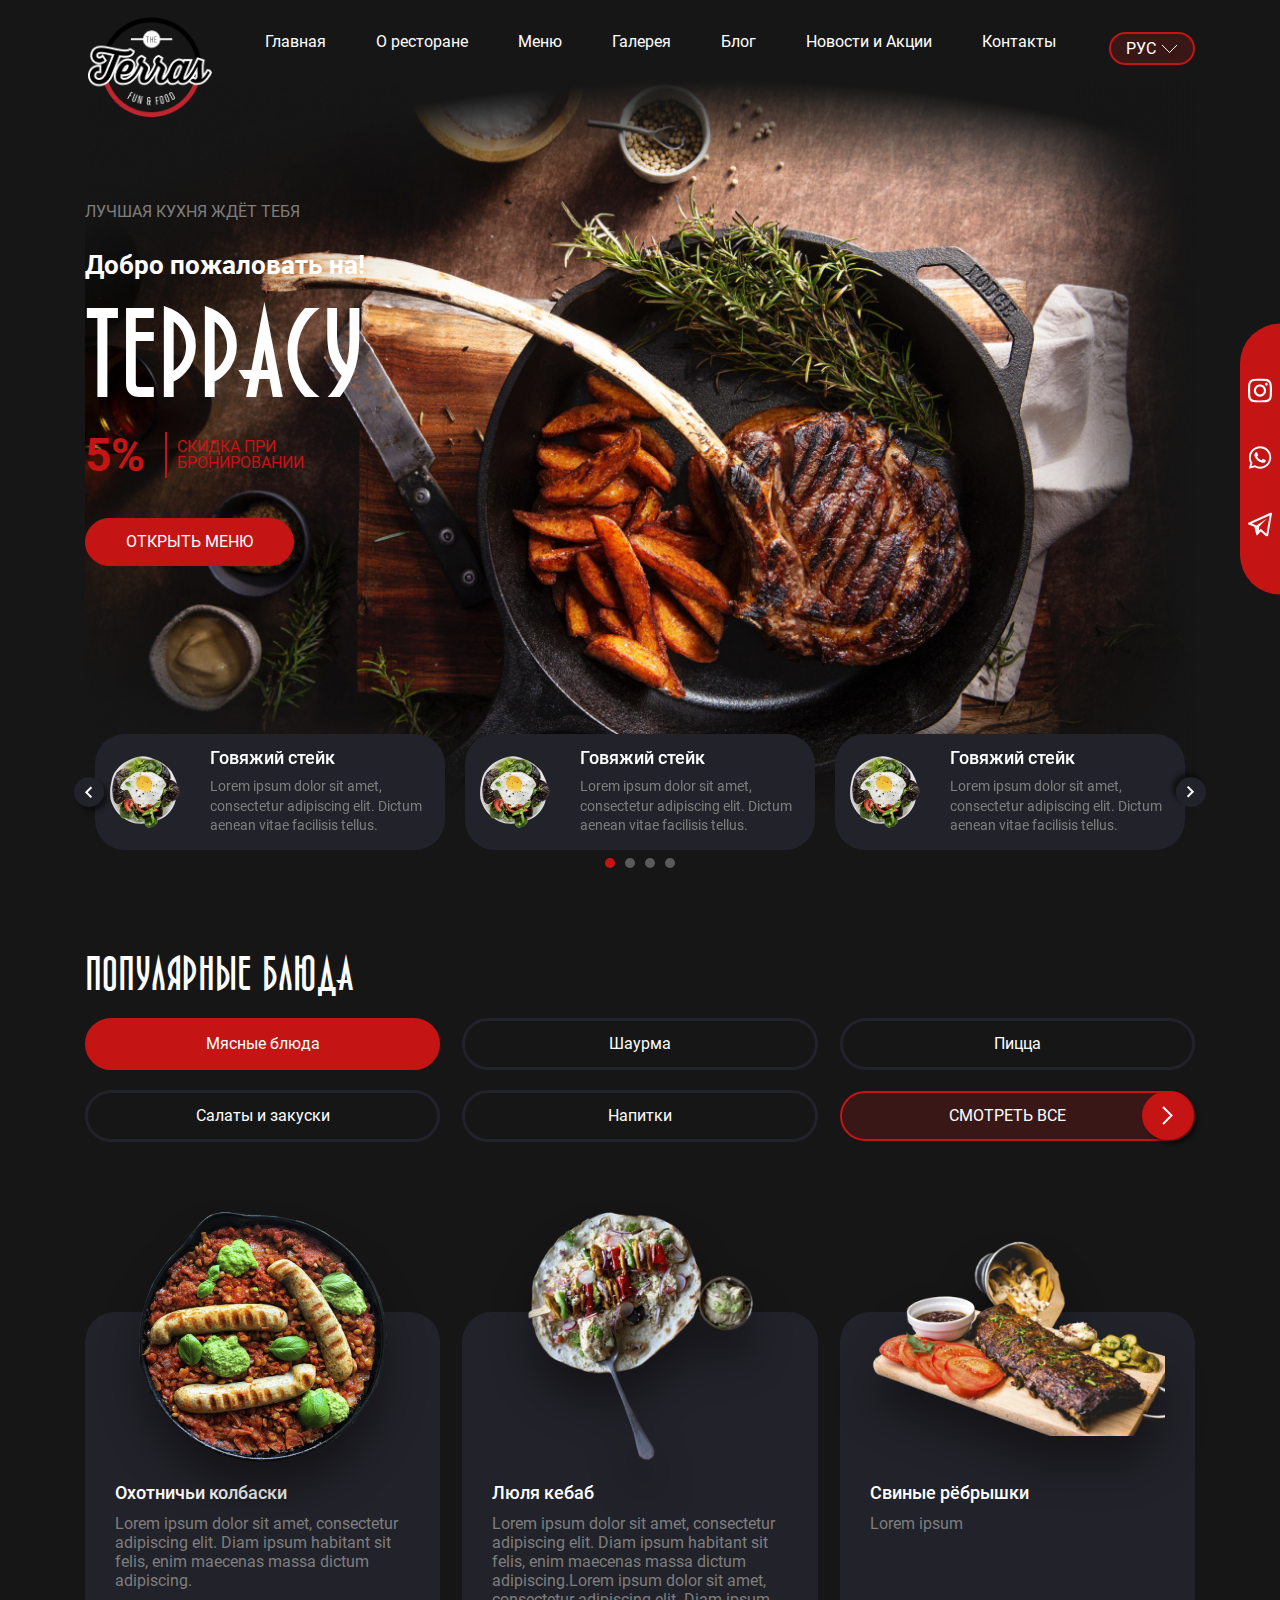
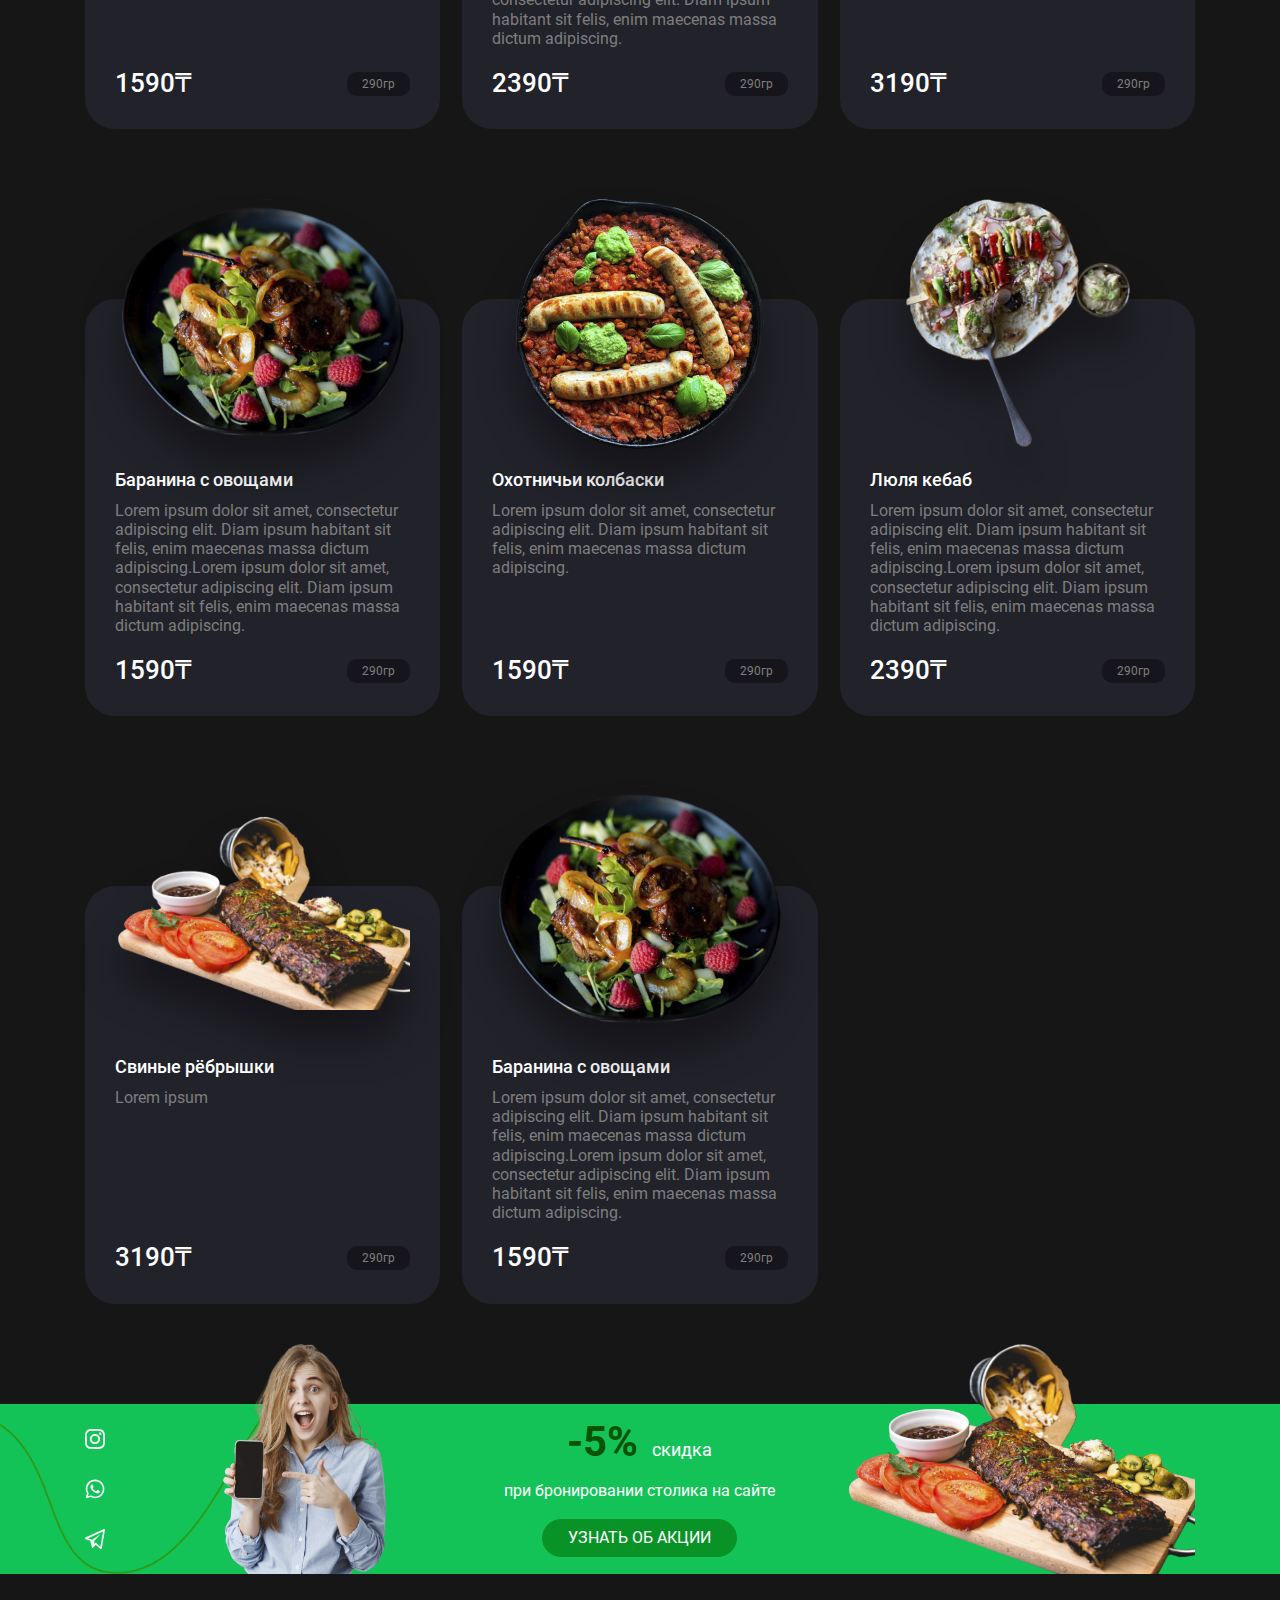
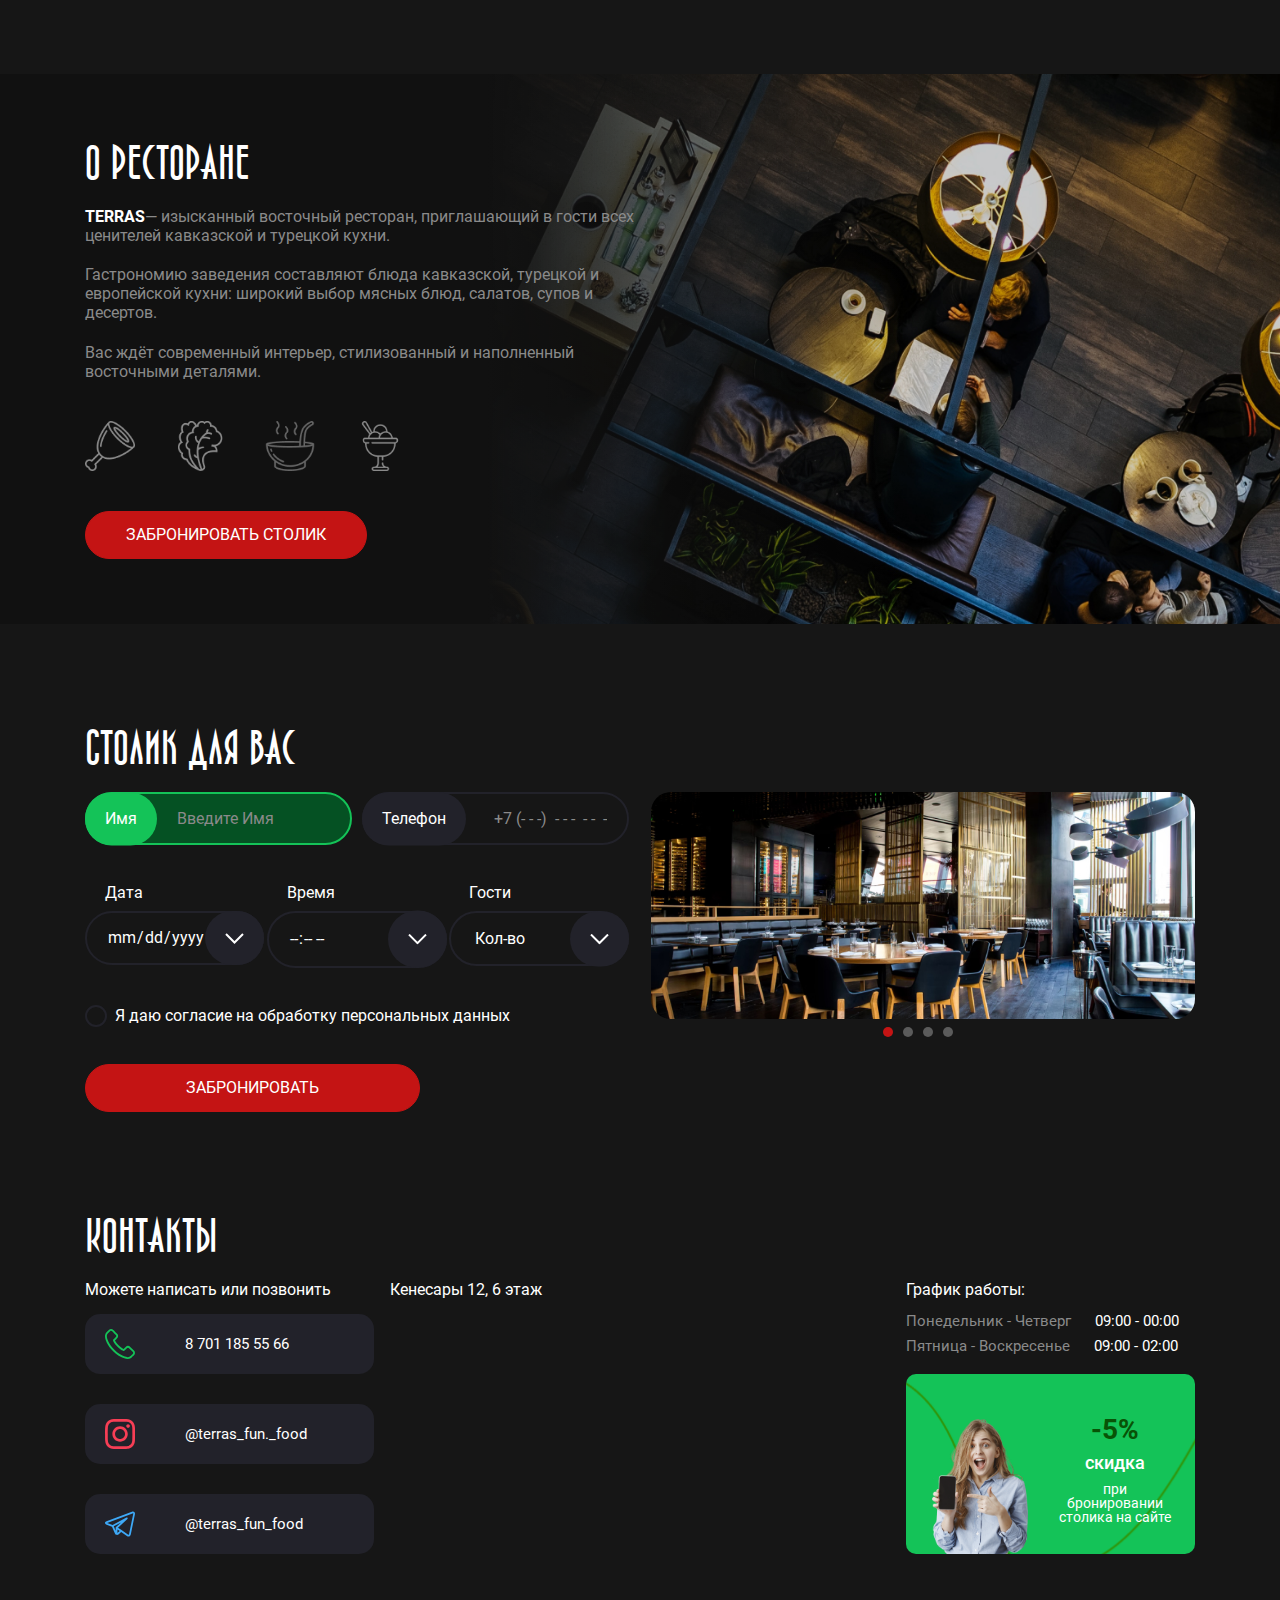
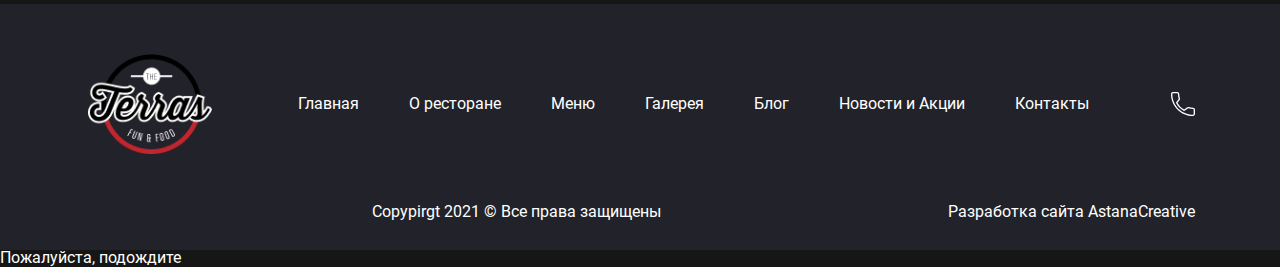
==== commit ec5446f3: "Update index.html" ====
--- a/index.html
+++ b/index.html
@@ -777,6 +777,13 @@
             <div class="popup-pretitle">Ожидайте звона<br> администратора</div>
         </div>
     </div>
+
+    <div class="popup form_loader" id="form_loader">
+        <div class="form_loader_block">
+            <div class="form_loader_animate"></div>
+            <div class="form_loader_text">Пожалуйста, подождите</div>
+        </div>
+    </div>
     <!-- scripts -->
     <script src="js/jquery-3.6.0.min.js"></script>
     <script src="js/slick.min.js"></script>
--- a/css/global.css
+++ b/css/global.css
@@ -140,24 +140,32 @@
 
 @font-face {
     font-family: 'Roboto';
-    src: url('../fonts/Roboto-Regular.ttf');
-    src: local('☺'), url('../fonts/Roboto-Regular.ttf') format('truetype');
+    src: url('../fonts/Roboto-Light.eot');
+    src: local('☺'), url('../fonts/Roboto-Light.ttf') format('truetype'), url('../fonts/Roboto-Light.woff') format('woff');
+    font-weight: 300;
+    font-style: normal;
+}
+
+@font-face {
+    font-family: 'Roboto';
+    src: url('../fonts/Roboto-Regular.eot');
+    src: local('☺'), url('../fonts/Roboto-Regular.ttf') format('truetype'), url('../fonts/Roboto-Regular.woff') format('woff');
     font-weight: 400;
     font-style: normal;
 }
 
 @font-face {
     font-family: 'Roboto';
-    src: url('../fonts/Roboto-Medium.ttf');
-    src: local('☺'), url('../fonts/Roboto-Medium.ttf') format('truetype');
+    src: url('../fonts/Roboto-Medium.eot');
+    src: local('☺'), url('../fonts/Roboto-Medium.ttf') format('truetype'), url('../fonts/Roboto-Medium.woff') format('woff');
     font-weight: 500;
     font-style: normal;
 }
 
 @font-face {
     font-family: 'Roboto';
-    src: url('../fonts/Roboto-Bold.ttf');
-    src: local('☺'), url('../fonts/Roboto-Bold.ttf') format('truetype');
+    src: url('../fonts/Roboto-Bold.eot');
+    src: local('☺'), url('../fonts/Roboto-Bold.ttf') format('truetype'), url('../fonts/Roboto-Bold.woff') format('woff');
     font-weight: 700;
     font-style: normal;
 }
